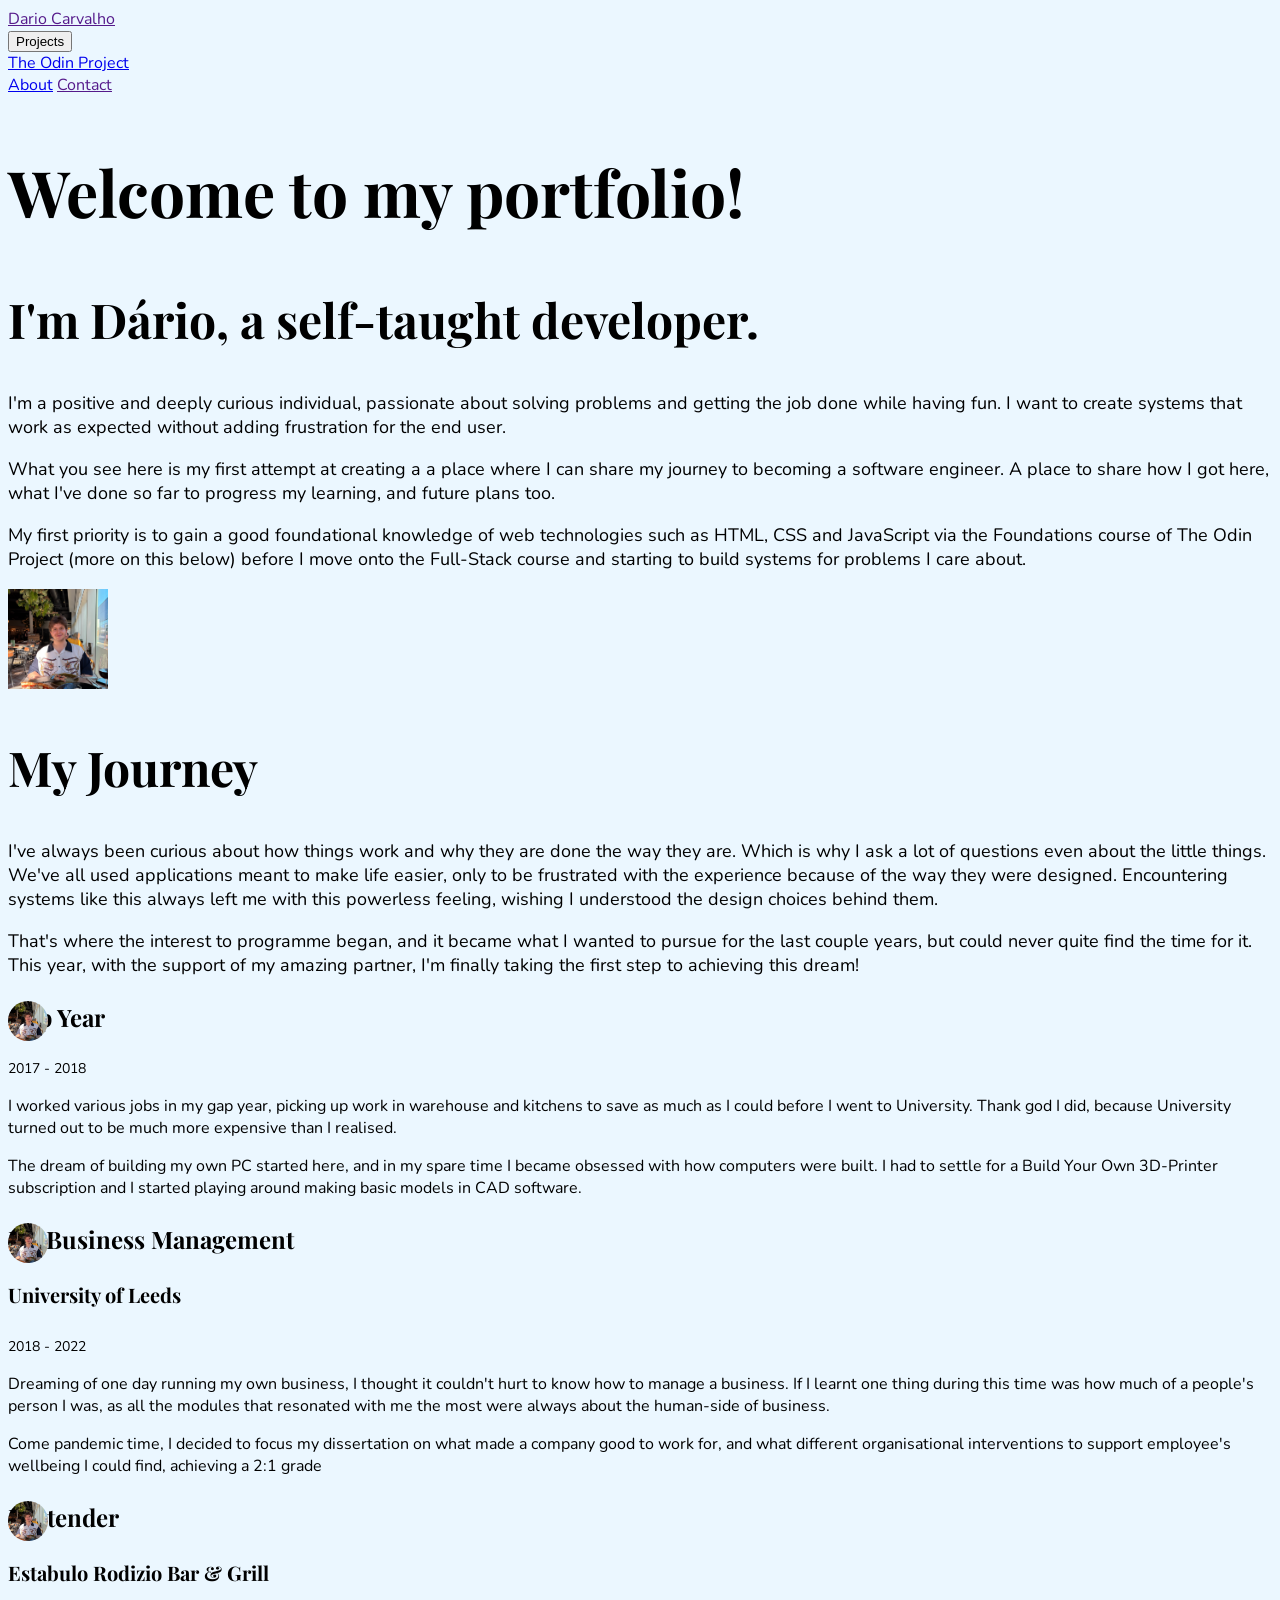
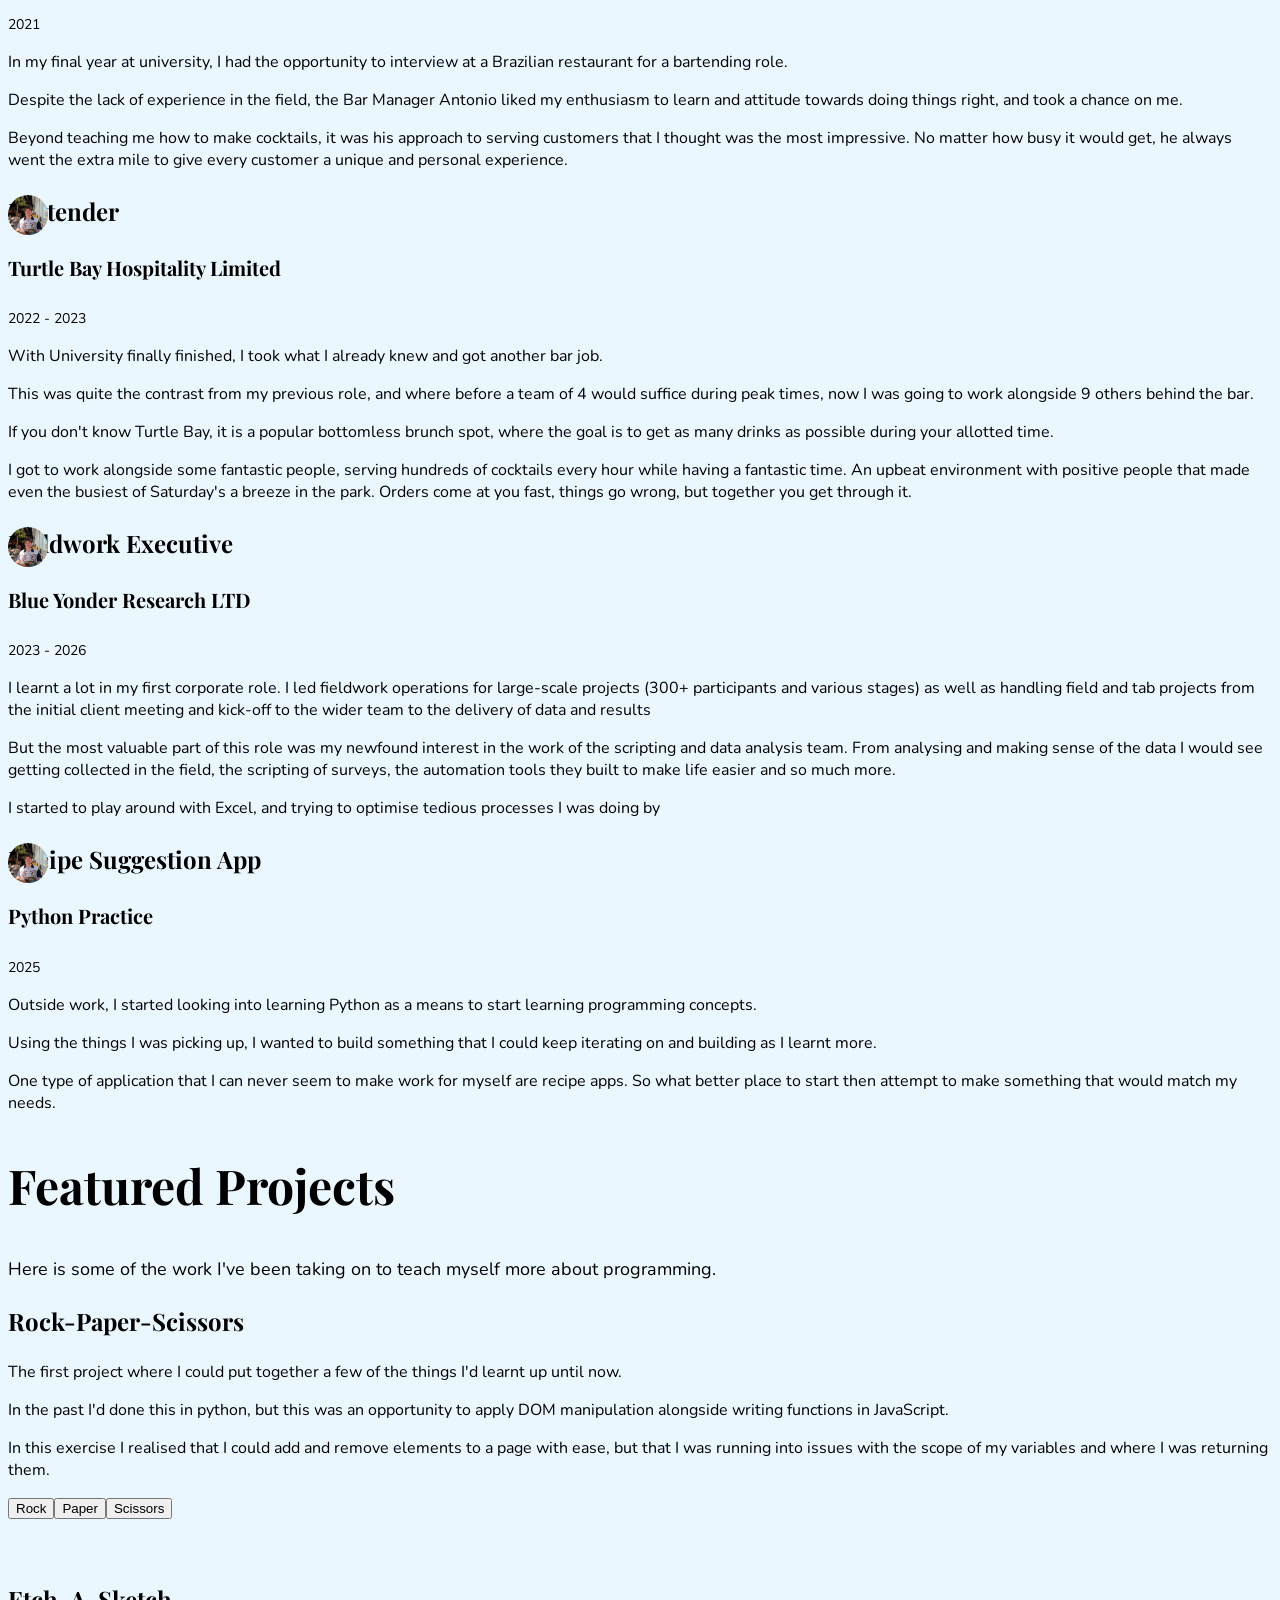
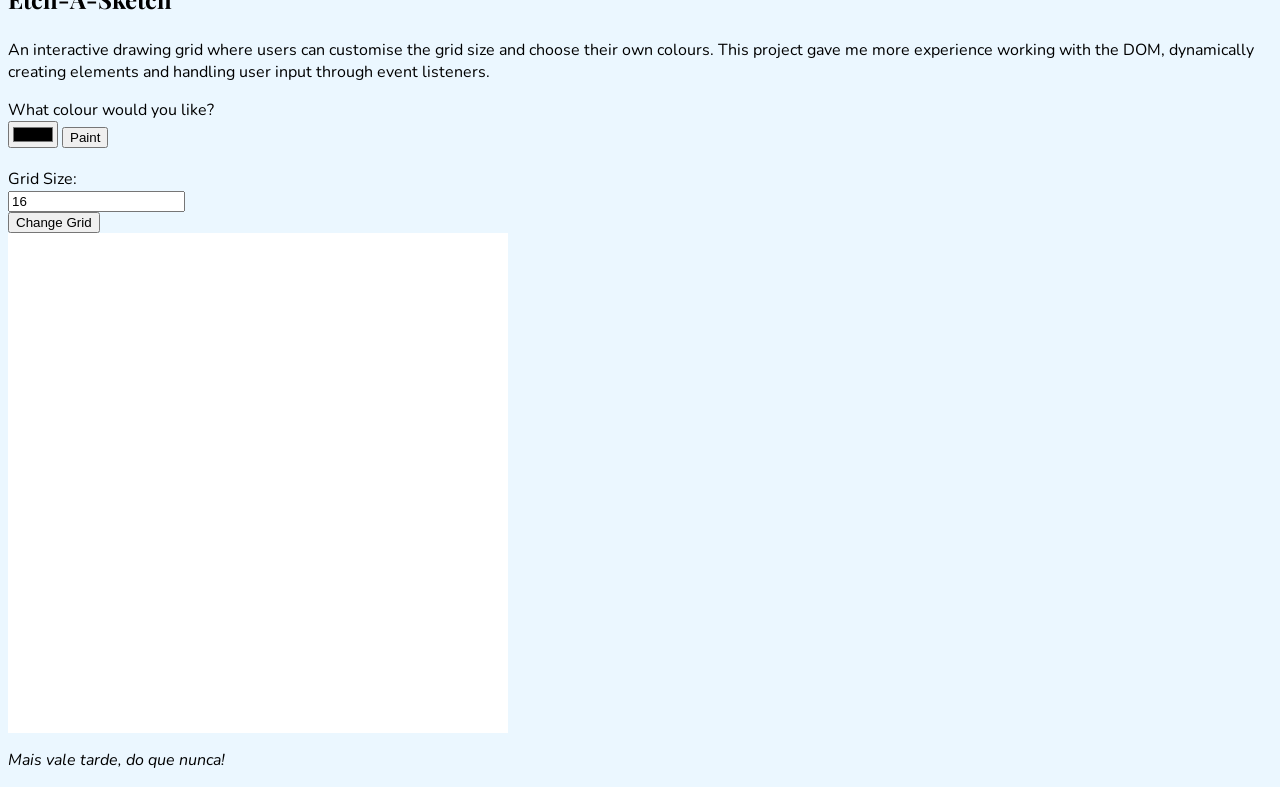
==== index.html @ cde90568 "semantic html and easier to read css" ====
<!DOCTYPE html>
<html lang="en">
    <head>
        <meta charset="UTF-8">
        <meta name="viewport" content="width=device-width, initial-scale=1.0">
        <link rel="stylesheet" href="./style.css">
        <script src="./projects/the-odin-project/Rock_Paper_Scissors/myscript.js" defer></script>
        <script src="./projects/the-odin-project/etch-a-sketch/script.js" defer></script>
        <title>Home</title>
    </head>

    <body>

        <header>
            <nav>
                <div class="nav-brand">
                    <a href="">Dario Carvalho</a>
                </div>

                <div class="nav-links">
                    <div class="dropdown">
                        <button class="dropbtn">Projects</button>
                        <div class="dropdown-content">
                            <a href="./projects/the-odin-project/index.html">The Odin Project</a>
                        </div>
                    </div>
                    <a href="./about/index.html">About</a>
                    <a href="">Contact</a>
                </div>
            </nav>
        </header>


        <main>
            <!-- Welcome Section -->
            <section class="hero">
                <div class="container">  
                    <div class="hero_content">
                        <h1>Welcome to my portfolio!</h1>
                        <h2>I'm Dário, a self-taught developer.</h2>
                        <div class="intro-text">
                            <p>I'm a positive and deeply curious individual, passionate about solving problems and getting the job done while having fun. I want to create systems that work as expected without adding frustration for the end user.</p>
                            <p>What you see here is my first attempt at creating a a place where I can share my journey to becoming a software engineer. A place to share how I got here, what I've done so far to progress my learning, and future plans too.</p>
                            <p>My first priority is to gain a good foundational knowledge of web technologies such as HTML, CSS and JavaScript via the Foundations course of The Odin Project (more on this below) before I move onto the Full-Stack course and starting to build systems for problems I care about.</p>
                        </div>
                    </div>
                    <img src="./IMG_4093.jpeg" alt="Portrait of creator">
                </div>   
            </section>


            <!-- Timeline -->
            <section class="journey">
                <div class="container">
                    <h2>My Journey</h2>
                    <div class="intro-text">
                        <p>I've always been curious about how things work and why they are done the way they are. Which is why I ask a lot of questions even about the little things. We've all used applications meant to make life easier, only to be frustrated with the experience because of the way they were designed. Encountering systems like this always left me with this powerless feeling, wishing I understood the design choices behind them.</p>
                        <p>That's where the interest to programme began, and it became what I wanted to pursue for the last couple years, but could never quite find the time for it. This year, with the support of my amazing partner, I'm finally taking the first step to achieving this dream!</p>
                    </div>

                    <article class="timeline-item">
                        <img src="./IMG_4093.jpeg">
                        <div class="text-box">
                            <h3>Gap Year</h3>
                            <small>2017 - 2018</small>
                            <p>I worked various jobs in my gap year, picking up work in warehouse and kitchens to save as much as I could before I went to University. Thank god I did, because University turned out to be much more expensive than I realised.</p>
                            <p>The dream of building my own PC started here, and in my spare time I became obsessed with how computers were built. I had to settle for a Build Your Own 3D-Printer subscription and I started playing around making basic models in CAD software.</p>
                            <span class="left-container-arrow"></span>
                        </div>
                    </article>

                    <article class="timeline-item">
                        <img src="./IMG_4093.jpeg">
                        <div class="text-box">
                            <h3>BA Business Management</h3>
                            <h4>University of Leeds</h4>
                            <small>2018 - 2022</small>
                            <p>Dreaming of one day running my own business, I thought it couldn't hurt to know how to manage a business. If I learnt one thing during this time was how much of a people's person I was, as all the modules that resonated with me the most were always about the human-side of business.</p>
                            <p>Come pandemic time, I decided to focus my dissertation on what made a company good to work for, and what different organisational interventions to support employee's wellbeing I could find, achieving a 2:1 grade</p>
                            <span class="right-container-arrow"></span>
                        </div>
                    </article>

                    <article class="timeline-item">
                        <img src="./IMG_4093.jpeg">
                        <div class="text-box">
                            <h3>Bartender</h3>
                            <h4>Estabulo Rodizio Bar & Grill</h4>
                            <small>2021</small>
                            <p>In my final year at university, I had the opportunity to interview at a Brazilian restaurant for a bartending role.</p>
                            <p>Despite the lack of experience in the field, the Bar Manager Antonio liked my enthusiasm to learn and attitude towards doing things right, and took a chance on me.</p>
                            <p>Beyond teaching me how to make cocktails, it was his approach to serving customers that I thought was the most impressive. No matter how busy it would get, he always went the extra mile to give every customer a unique and personal experience.</p>
                            <span class="left-container-arrow"></span>
                        </div>
                    </article>

                    <article class="timeline-item">
                        <img src="./IMG_4093.jpeg">
                        <div class="text-box">
                            <h3>Bartender</h3>
                            <h4>Turtle Bay Hospitality Limited</h4>
                            <small>2022 - 2023</small>
                            <p>With University finally finished, I took what I already knew and got another bar job.</p>
                            <p>This was quite the contrast from my previous role, and where before a team of 4 would suffice during peak times, now I was going to work alongside 9 others behind the bar.</p>
                            <p>If you don't know Turtle Bay, it is a popular bottomless brunch spot, where the goal is to get as many drinks as possible during your allotted time.</p>
                            <p>I got to work alongside some fantastic people, serving hundreds of cocktails every hour while having a fantastic time. An upbeat environment with positive people that made even the busiest of Saturday's a breeze in the park. Orders come at you fast, things go wrong, but together you get through it.</p>
                            <span class="right-container-arrow"></span>
                        </div>
                    </article>

                    <article class="timeline-item">
                        <img src="./IMG_4093.jpeg">
                        <div class="text-box">
                            <h3>Fieldwork Executive</h3>
                            <h4>Blue Yonder Research LTD</h4>
                            <small>2023 - 2026</small>
                            <p>I learnt a lot in my first corporate role. I led fieldwork operations for large-scale projects (300+ participants and various stages) as well as handling field and tab projects from the initial client meeting and kick-off to the wider team to the delivery of data and results</p>
                            <p>But the most valuable part of this role was my newfound interest in the work of the scripting and data analysis team. From analysing and making sense of the data I would see getting collected in the field, the scripting of surveys, the automation tools they built to make life easier and so much more.</p>
                            <p>I started to play around with Excel, and trying to optimise tedious processes I was doing by </p>
                            <span class="left-container-arrow"></span>
                        </div>
                    </article>


                    <article class="timeline-item">
                        <img src="./IMG_4093.jpeg">
                        <div class="text-box">
                            <h3>Recipe Suggestion App</h3>
                            <h4>Python Practice</h4>
                            <small>2025</small>
                            <p>Outside work, I started looking into learning Python as a means to start learning programming concepts.</p>
                            <p>Using the things I was picking up, I wanted to build something that I could keep iterating on and building as I learnt more.</p>
                            <p>One type of application that I can never seem to make work for myself are recipe apps. So what better place to start then attempt to make something that would match my needs.</p>
                            <!-- INCLUDE WHAT TYPE OF THINGS I IMPLEMENTED including searching and json library -->
                            <span class="right-container-arrow"></span>
                        </div>
                    </article>
                </div>
            </section>


            <!-- Projects -->
            <section class="projects">
                <div class="container">
                    <!-- MAYBE NEW TITLE TO MATCH CONTENT I.E. SPECIFICALLY LEARNING -->
                    <h2>Featured Projects</h2> 
                    <div class="intro-text">
                        <p>Here is some of the work I've been taking on to teach myself more about programming.</p>
                    </div>

                    <article class="project-card">
                        <h3>Rock-Paper-Scissors</h3>
                        <p>The first project where I could put together a few of the things I'd learnt up until now.</p>
                        <p>In the past I'd done this in python, but this was an opportunity to apply DOM manipulation alongside writing functions in JavaScript.</p>
                        <p>In this exercise I realised that I could add and remove elements to a page with ease, but that I was running into issues with the scope of my variables and where I was returning them.</p>
                        <div id="rock-paper-scissors">
                            <div class="gameplay">
                                <div id = 'choices'></div>
                                <div id = 'rounds'></div>
                                <div id = 'winner'></div>
                            </div>
                        </div>
                    </article>

                    <article class="project-card">
                        <h3>Etch-A-Sketch</h3>
                        <p>An interactive drawing grid where users can customise the grid size and choose their own colours. This project gave me more experience working with the DOM, dynamically creating elements and handling user input through event listeners.</p>
                        <div id="etch-a-sketch">
                            <div class="block">
                                <div class="options">
                                    <div>
                                        <p>What colour would you like?</p>
                                        <input class="colorInput" type="color">
                                        <button class="changeColor">Paint</button>
                                    </div>
                                    <div>
                                        <p>Grid Size:</p>
                                        <input class="gridSize">
                                        <button class="changeGrid">Change Grid</button>
                                    </div>
                                </div>
                                <div id="containerDiv">
                                    <div id="container"> <!-- block of divs-->
                                    </div>
                                </div>   
                            </div>
                        </div>
                    </article>
                </div>
            </section>
        </main>


        <footer>
            <p><em>Mais vale tarde, do que nunca!</em></p>
        </footer>

    </body>



        
    <!--   <div class="header nav <!-- <div class="time_container left-container">
                    <img src="./IMG_4093.jpeg">
                    <div class="text-box">
                        <h2>Fieldwork Executive</h2>
                        <h3>Blue Yonder Research LTD</h3>
                        <small>2023 - 2026</small>
                        <p>I learnt a lot in my first corporate role. I led fieldwork operations for large-scale projects (300+ participants and various stages) as well as handling field and tab projects from the initial client meeting and kick-off to the wider team to the delivery of data and results</p>
                        <p>But the most valuable part of this role was my new found interest in the work of the scripting and data analysis team. From analysing and making sense of the data I would see getting collected in the field, the scripting of surveys, the automation toold they built to make life easier and so much more.</p>
                        <p>I started to p<div id="rock-paper-scissors">
                        <div class="gameplay">
                            <div id = 'choices'></div>
                            <div id = 'rounds'></div>
                            <div id = 'winner'></div>
                        </div>
                    </div>lay around with Excel, and trying to optimise tedious processes I was doing by </p>
                        <span class="left-container-arrow"></span>
                    </div>
                </div>igation-bar">
            <div class="left">
                <a class="logo text-xl" href="">Dario Carvalho</a>
            </div>
            <div class="right">
                <div class="dropdown">
                    <button class="dropbtn">Projects</button>
                    <div class="dropdown-content">
                        <a href="./projects/the-odin-project/index.html">The-Odin-Project</a>
                    </div>
                </div>

                <a href="./about/index.html">About</a>
                <a href="">Contact</a>
            </div>
        </div> -->

        <!-- <div class="about">
            <div class="image-rotate">
                <img src="IMG_4093.jpeg" width="400px" height="400px" class="profile-picture">
            </div>
            <div class="content">
                <h1 class="title text-4xl">Weed Projects</h2> lcome to my portfolio!</h1>
                <h2>My name is Dário, a self-taught developer.</h2>
                <p>I'm a positive and deeply curious individual, passionate about solving problems and getting the job done while having fun. I want to create systems that work as expected without adding frustration for the end user.</p>
                <p>What you see here is my first attempt at creating a a place where I can share my journey to becoming a software engineer. A place to share how I got here, what I've done so far to progress my learning, and future plans too.</p>
                <p>My first priority is to gain a good foundational knowledge of web technologies such as HTML, CSS and JaveScript via the Foundations course of The-Odin-Project (more on this bellow) before I move onto the Full-Stack course and starting to build systems for problems I care about.</p>
            </div>
        </div> -->

        <!-- <div class="container">
            <div class="margin50">
                <h1 class="text-2xl">My Journey</h1>
                <p>I've always been curious about how things work and why they are done the way they are. Which is why I ask a lot of questions even about the little things. We've all used applications meant to make life easier, only to be frustrated with the experience because of the way they were designed. Encountering systems like this always left me with this powerless feeling, wishing I understood the design choices behind them.</p>
                <p>That's where the interest to programme began, and it became what I wanted to pursue for the last couple years, but could never quite find the time for it. This year, with the support of my amazing partner, I'm finally taking the first step to achieving this dream!.</p>
            </div>


            <div class="borderbox-timeline">

                <div class="time_container left-container">
                    <img src="./IMG_4093.jpeg">
                    <div class="text-box">
                        <h2>Gap Year</h2>
                        <small>2017 - 2018</small>
                        <p>I worked various jobs in my gap year, picking up work in warehouse and kitchens to save as much as I could before I went to University. Thank god I did, because University turned out to be much more expensive than I realised.</p>
                        <p>The dream of building my own PC started here, and in my spare time I became obsessed with how computers were built. I had to settle for a Build Your Own 3D-Printer subscription and I started playing around making basic models in CAD software.</p>
                        <span class="left-container-arrow"></span>
                    </div>
                </div> -->

<!-- 
                <div class="time_container right-container">
                    <img src="./IMG_4093.jpeg">
                    <div class="text-box">
                        <h2>BA Business Management</h2>
                        <h3>University of Leeds</h3>
                        <small>2018 - 2022</small>
                        <p>Dreaming of one day running my own business, I thought it couldn't hurt to know how to manage a business. If I learnt one thing during this time was how much of a people's person I was, as all the modules that resonated with me the most were always about the human-side of business.</p>
                        <p>Come pandemic time, I decided to focus my dissertation on what made a company good to work for, and what different organisational interventions to support employee's wellbeing I could find, achieving a 2:1 grade</p>
                        <span class="right-container-arrow"></span>
                    </div>
                  <div class="time_container left-container">
                    <img src="./IMG_4093.jpeg">
                    <div class="text-box">
                        <h2>Fieldwork Executive</h2>
                        <h3>Blue Yonder Research LTD</h3>
                        <small>2023 - 2026</small>
                        <p>I learnt a lot in my first corporate role. I led fieldwork operations for large-scale projects (300+ participants and various stages) as well as handling field and tab projects from the initial client meeting and kick-off to the wider team to the delivery of data and results</p>
                        <p>But the most valuable part of this role was my new found interest in the work of the scripting and data analysis team. From analysing and making sense of the data I would see getting collected in the field, the scripting of surveys, the automation toold they built to make life easier and so much more.</p>
                        <p>I started to play around with Excel, and trying to optimise tedious processes I was doing by </p>
                        <span class="left-container-arrow"></span>
                    </div>
                </div></div> -->
<!-- 
                <div class="time_container left-container">
                    <img src="./IMG_4093.jpeg">
                    <div class="text-box">
                        <h2>Bartender</h2>
                        <h3>Estabulo Rodizion Bar & Grill</h3>
                        <small>2021</small>
                        <p>In my final year at university, I had the opportunity to interview at a Brazillian restaraunt for a bartending role.</p>
                        <p>Despite the lack of experience in the field, the Bar Manager Antonio liked my enthusiasm to learn and attitude towards doing things right, and took a chance on me.</p>
                        <p>Beyond teaching me how to make cocktails, it was his approach to serving customers that I thought was the most impressive. No matter how busy it would get, he always went the extra mile to give every customer a unique and personal experience.</p>
                        <span class="left-container-arrow"></span>
                    </div>
                </div> -->

                <!-- <div class="time_container right-container">
                    <img src="./IMG_4093.jpeg">
                    <div class="text-box">
                   <div class="time_container left-container">
                    <img src="./IMG_4093.jpeg">
                    <div class="text-box">
                        <h2>Fieldwork Executive</h2>
                        <h3>Blue Yonder Research LTD</h3>
                        <small>2023 - 2026</small>
                        <p>I learnt a lot in my first corporate role. I led fieldwork operations for large-scale projects (300+ participants and various stages) as well as handling field and tab projects from the initial client meeting and kick-off to the wider team to the delivery of data and results</p>
                        <p>But the most valuable part of this role was my new found interest in the work of the scripting and data analysis team. From analysing and making sense of the data I would see getting collected in the field, the scripting of surveys, the automation toold they built to make life easier and so much more.</p>
                        <p>I started to play around with Excel, and trying to optimise tedious processes I was doing by </p>
                        <span class="left-container-arrow"></span>
                    </div>
                </div>       <h2>Bartender</h2>
                        <h3>Turtle Bay Hospitality Limited</h3>
                        <small>2022 - 2023</small>
                        <p>With Universiety finally finished, I took what I already knew and got another bar job.</p>
                        <p>This was quite the contrast from my previous role, and where before a team of 4 would suffice during peak times, now I was going to work alongside 9 others behind the bar.</p>
                        <p>If you don't know Turtle Bay, it is a popular bottomless brunch spot, where the goal is to get as many drinks as possible during your alloted time.</p>
                        <p>I got to work along-side some fantastic people, serving hundreds of cocktails every hour while having a fantastic time. An upbeat environment with positive people that made even the busiest of Saturday's a breeze in the park. Orders come at you fast, things go wrong, but together you get through it.</p>
                        <span class="right-container-arrow"></span>
                    </div>
                <!-- </div> Featured Projects</h2>  -->
            
                <!-- <div class="time_container left-container">
                    <img src="./IMG_4093.jpeg">
                    <div class="text-box">
                        <h2>Fieldwork Executive</h2>
                        <h3>Blue Yonder Research LTD</h3>
                        <small>2023 - 2026</small>
                        <p>I learnt a lot in my first corporate role. I led fieldwork operations for large-scale projects (300+ participants and various stages) as well as handling field and tab projects from the initial client meeting and kick-off to the wider team to the delivery of data and results</p>
                        <p>But the most valuable part of this role was my new found interest in the work of the scripting and data analysis team. From analysing and making sense of the data I would see getting collected in the field, the scripting of surveys, the automation toold they built to make life easier and so much more.</p>
                        <p>I started to play around with Excel, and trying to optimise tedious processes I was doing by </p>
                        <span class="left-container-arrow"></span>
                    </div>
                </div> -->
            <!-- </div>

            <div class="margin50">
                    <div class="center padding50">
                    <h1>Featured Projects</h1>
                    <p>Here is some of the work I've been taking on to teach myself more about programming.</p>
                </div>

                <div class="test">
                    <div class="px200px move_inline">
                        <img src="https://avatars.githubusercontent.com/u/4441966?s=200&v=4" width="400px">
                    </div>
                    <div class="px600px stretch">
                        <div class="move_inline">
                            <h2>The First Step</h2>
                            <h2 class="glb_orange"><a href="https://www.theodinproject.com/">The-Odin-Project</a></h2> <!-- make it open in new tab -->
                        <!-- </div>
                        <p>Lorem ipsum dolor sit amet consectetur adipisicing elit. Iste pariatur voluptatem rem nobis voluptas, quam deleniti sapiente delectus voluptates veniam aspernatur odit ratione neque aliquam assumenda aperiam ad, eum dignissimos.</p>
                        <div class="skills">
                            <p>HTML</p>
                            <p>CSS</p>
                            <p>JavaScript</p>
                        </div>
                        <p>Lorem ipsum dolor sit amet consectetur adipisicing elit. Iste pariatur voluptatem rem nobis voluptas, quam deleniti sapiente delectus voluptates veniam aspernatur odit ratione neque aliquam assumenda aperiam ad, eum dignissimos.</p>
                    </div>
                </div>

                <div class="project margin50 flex">
                    <div class="px200px">
                        <h2 class="text-2xl">Rock-Paper-Scissors</h2>
                        <p>The first project where I could put together a few of the things I'd learnt up until now.</p>
                        <p>In the past I'd done this in python, but this was an opportunity to apply DOM manipulation alongside writing functions in JavaScript.</p>
                        <p>In this exercise I realised that I could add and remove elemnents to a page with ease, but that I was running into issues with the scope of my variables and where I was returning them.</p>
                    </div>
                    <div id="rock-paper-scissors">
                        <div class="gameplay">
                            <div id = 'choices'></div>
                            <div id = 'rounds'></div>
                            <div id = 'winner'></div>
                        </div>
                    </div>
                </div>


                <div class="flex">
                    <div class="px200px">
                        <h1>Etch-A-Sketch!</h1>
                    </div>
                    <div id="etch-a-sketch">
                        <div class="block">
                            <div class="options">
                                <div>
                                    <p>What colour would you like?</p>
                                    <input class="colorInput" type="color">
                                    <button class="changeColor">Paint</button>
                                </div>
                                <div>
                                    <p>Grid Size:</p>
                                    <input class="gridSize">
                                    <button class="changeGrid">Change Grid</button>
                                </div>
                            </div>
                            <div id="containerDiv">
                                <div id="container">  block of divs-->
                                <!-- </div>
                            </div>   
                        </div>
                    </div>
                </div>

                </div>
            </div> --> 
            
        <!-- <div class="footer">
            <p class="text-xl"><em>Mais vale tarde, do que nunca!</em></p>
        </div>    
        -->
</html>
---- style.css ----
@import url('https://fonts.googleapis.com/css2?family=Nunito:ital,wght@0,200..1000;1,200..1000&display=swap');
@import url('https://fonts.googleapis.com/css2?family=Playfair+Display:ital,wght@0,400..900;1,400..900&display=swap');


/* UNIVERSAL */
* {
    box-sizing: border-box;
}

/* html, body {
  height: 100%;
  margin: 0px auto;
} */


/* COLOURS */

body {
    background-color: #ebf7ff;
}



/* FONTS */

h1, h2, h3, h4, h5, h6 {
    font-family: "Playfair Display", sans-serif;
}

body {
    font-family: 'Nunito', sans-serif;
}

h1 {
    font-size: 64px;
}

h2 {
    font-size: 48px;
}

h3 {
    font-size: 24px;
}

h4 {
    font-size: 20px;
}

p {
    font-size: 16px;
}

small {
    font-size: 14px;
}

.intro-text p {
    font-size: 18px;
}






















.hero img {
    width: 100px;
    height: 100px
}


.journey img {
    width: 40px;
    height: 40px;
    position: absolute;
    border-radius: 50%;
}

#etch-a-sketch {
    h1 {
    text-align: center;
    }
/* 
    .block {
        display: flex;
        justify-content: center;
    } */

    .options {
        display: flex;
        flex-direction: column;
        gap: 20px;
    }

    p{
        margin: 0px;
    }

    #container {
        background-color: white;
        display: flex;
        flex-wrap: wrap;
        justify-content: center;
    }

    .box {
        box-sizing: border-box;
    }

    .changeGrid {
        display: block;
    }
}



/* 
.header {
    background-color: white;
    display: flex;
    margin: 0px;
    padding: 25px 100px;
    justify-content: space-between;
    align-items: center;
}

.about {
    flex: 1;
    display: flex;
    padding: 50px 100px;
    justify-content: center;
    gap: 40px;
    align-items: center;
    color: #011e40;
    text-align: left;
}

.dropdown {
    position: relative;
}

.dropbtn {
    background-color: #011e40;
    border-radius: 5px;
    color: white;
    padding: 10px;
    border: none;
    cursor: pointer;
    font-size: 16px;
}

.dropdown-content {
    display: none;
    position: absolute;
    background-color: #f1f1f1;
    border-radius: 5px;
    min-width: 200px;
    box-shadow: 0px 8px 16px 0px rgba(0, 0, 0, 0.2);
}

.dropdown-content a {
  color: #011e40;
  padding: 12px 16px;
  text-decoration: none;
  display: block;
}

.dropdown-content a:hover {
  background-color: #1b76de;
  border-radius: 5px;
}

.dropdown:hover .dropdown-content {
  display: block;
}


.footer {
    text-align: center;
    background-color: #011e40 ;
    color: white;
}

a {
    color: #011e40;
    text-decoration: none;
}

.text-xl {
    font-size: 20px;
}

.text-4xl {
    font-size: 60px;
}

.right {
    display: flex;
    gap: 10px;
    align-items: center;
    font-size: 16px;
}

.content {
    margin: 0px auto;
}


.profile-picture {
    border-radius: 300px;
    transition: 2s;
}

.image-rotate {
    padding: 10px;
    margin: 0;
    border-radius: 50%;
}
.image-rotate:hover {
    .profile-picture {
        transform: rotateY(360deg);
    }
}
#etch-a-sketch {
    h1 {
    text-align: center;
    }

    body {
        background-color: black;
        color: white;
    }

    .block {
        display: flex;
        justify-content: center;
    }

    .options {
        display: flex;
        flex-direction: column;
        gap: 20px;
    }

    p{
        margin: 0px;
    }

    #container {
        background-color: white;
        display: flex;
        flex-wrap: wrap;
        justify-content: center;
    }

    .box {
        box-sizing: border-box;
    }

    .changeGrid {
        display: block;
    }
}


.borderbox-timeline {
    position: relative;
    margin: 10px auto;
}

.time_container {
    padding: 10px 50px;
    width: 50%;
    position: relative;
}


.text-box {
    padding: 10px;
    background-color: white;
    position: relative;
    border-radius: 10px;
    font-size: 16px;
}

.text-box h2 {
    font-weight: 600;
    margin-bottom: 5px;

}

.text-box h3 {
    font-weight: 500;
    margin: 5px 0px;
}

.text-box small {
    display: inline-block;
    margin-bottom: 10px;
}

.text-box p {
    margin: 10px 0px;
}


.left-container {
    left: 0;
}

.right-container {
    left: 50%;
}

.time_container img {
    width: 40px;
    height: 40px;
    position: absolute;
    border-radius: 50%;
    right: -20px;
    top: 32px;
    z-index: 10;
}

.right-container img {
    left: -20px
}

.borderbox-timeline::after {
    content: '';
    position: absolute;
    width: 6px;
    height: 100%;
    background: #FB8501;
    top: 0;
    left: 50%;
    margin-left: -3px;
    z-index: -1;
}

.left-container-arrow {
    width: 0;
    height: 0;
    top: 32px;
    position: absolute;
    z-index: 1;
    border-top: 15px solid transparent;
    border-bottom: 15px solid transparent;
    border-left: 15px solid white;
    right: -15px;
}

.right-container-arrow {
    width: 0;
    height: 0;
    top: 32px;
    position: absolute;
    z-index: 1;
    border-top: 15px solid transparent;
    border-bottom: 15px solid transparent;
    border-right: 15px solid white;
    left: -15px;
}



.center {
    text-align: center;
}

.padding50 {
    padding: 50px
}

.margin50 {
    margin: 50px #etch-a-sketch {
    h1 {
    text-align: center;
    }

    body {
        background-color: black;
        color: white;
    }

    .block {
        display: flex;
        justify-content: center;
    }

    .options {
        display: flex;
        flex-direction: column;
        gap: 20px;
    }

    p{
        margin: 0px;
    }

    #container {
        background-color: white;
        display: flex;
        flex-wrap: wrap;
        justify-content: center;
    }

    .box {
        box-sizing: border-box;
    }

    .changeGrid {
        display: block;
    }
}
0px;
}

.text-2xl {
    font-size: 40px;
}


.test {
    display: flex;
    gap: 10px;
    justify-content: center;
    padding: 40px;
    color: white
}

.test a {
    color: #FB8501;
}

.px200px {
    margin: 0;
    width: 400px;
    height: 400px;
    box-sizing: border-box;
    background-color: #9bdded;
}

.test div {
    border-radius: 30px;
}

.px600px {
    margin: 0px;
    width: 600px;
    height: 400px;
    box-sizing: border-box;
    background-color: #004066;
    padding: 20px 30px;
}   


.container {
    margin: 0 auto;
    max-width: 1200px;
    display: flex;
    flex-direction: column;
    align-content: center;
}

.stretch {
    flex: auto;
}

.test img {
    border-radius: 30px;
}

.glb_orange {
    color: #FB8501;
}

.skills {
    display: flex;
    justify-content: space-evenly;
    padding: 5px 10px;
    gap: 10px;
}

.move_inline {
    display: flex ;
    justify-content: space-between;
    align-items: baseline;
}
.move_inline a {
    font-size: 50px;
    font-weight: 800;
}

.skills p {
    padding: 10px;
    border: solid 3px #fec78a;
    border-radius: 10px;
}


.flex {
    display: flex;
}

#rock-paper-scissors {
    text-align: center;
    background-color: #004066;
}


#etch-a-sketch {
    h1 {
    text-align: center;
    }

    body {
        background-color: black;
        color: white;
    }

    .block {
        display: flex;
        justify-content: center;
    }

    .options {
        display: flex;
        flex-direction: column;
        gap: 20px;
    }

    p{
        margin: 0px;
    }

    #container {
        background-color: white;
        display: flex;
        flex-wrap: wrap;
        justify-content: center;
    }

    .box {
        box-sizing: border-box;
    }

    .changeGrid {
        display: block;
    }
}





@media screen and (max-width: 600px) {
    .borderbox-timeline {
        margin: 50px auto;
    }

    .borderbox-timeline::after {
        left: 31px;
    }

    .time_container {
        width: 100%;
        padding-left: 80px;
        padding-right: 25px;
    }

    .text-box {
        font-size: 14
.header {
    background-color: white;
    display: flex;
    margin: 0px;
    padding: 25px 100px;
    justify-content: space-between;
    align-items: center;
}

.about {
    flex: 1;
    display: flex;
    padding: 50px 100px;
    justify-content: center;
    gap: 40px;
    align-items: center;
    color: #011e40;
    text-align: left;
}

.dropdown {
    position: relative;
}

.dropbtn {
    background-color: #011e40;
    border-radius: 5px;
    color: white;
    padding: 10px;
    border: none;
    cursor: pointer;
    font-size: 16px;
}

.dropdown-content {
    display: none;
    position: absolute;
    background-color: #f1f1f1;
    border-radius: 5px;
    min-width: 200px;
    box-shadow: 0px 8px 16px 0px rgba(0, 0, 0, 0.2);
}

.dropdown-content a {
  color: #011e40;
  padding: 12px 16px;
  text-decoration: none;
  display: block;
}

.dropdown-content a:hover {
  background-color: #1b76de;
  border-radius: 5px;
}

.dropdown:hover .dropdown-content {
  display: block;
}


.footer {
    text-align: center;
    background-color: #011e40 ;
    color: white;
}

a {
    color: #011e40;
    text-decoration: none;
}

.text-xl {
    font-size: 20px;
}

.text-4xl {
    font-size: 60px;
}

.right {
    display: flex;
    gap: 10px;
    align-items: center;
    font-size: 16px;
}

.content {
    margin: 0px auto;
}


.profile-picture {
    border-radius: 300px;
    transition: 2s;
}

.image-rotate {
    padding: 10px;
    margin: 0;
    border-radius: 50%;
}
.image-rotate:hover {
    .profile-picture {
        transform: rotateY(360deg);
    }
}


.borderbox-timeline {
    position: relative;
    margin: 10px auto;
}

.time_container {
    padding: 10px 50px;
    width: 50%;
    position: relative;
}


.text-box {
    padding: 10px;
    background-color: white;
    position: relative;
    border-radius: 10px;
    font-size: 16px;
}

.text-box h2 {
    font-weight: 600;
    margin-bottom: 5px;

}

.text-box h3 {
    font-weight: 500;
    margin: 5px 0px;
}

.text-box small {
    display: inline-block;
    margin-bottom: 10px;
}

.text-box p {
    margin: 10px 0px;
}


.left-container {
    left: 0;
}

.right-container {
    left: 50%;
}

.time_container img {
    width: 40px;
    height: 40px;
    position: absolute;
    border-radius: 50%;
    right: -20px;
    top: 32px;
    z-index: 10;
}

.right-container img {
    left: -20px
}

.borderbox-timeline::after {
    content: '';
    position: absolute;
    width: 6px;
    height: 100%;
    background: #FB8501;
    top: 0;
    left: 50%;
    margin-left: -3px;
    z-index: -1;
}

.left-container-arrow {
    width: 0;
    height: 0;
    top: 32px;
    position: absolute;
    z-index: 1;
    border-top: 15px solid transparent;
    border-bottom: 15px solid transparent;
    border-left: 15px solid white;
    right: -15px;
}

.right-container-arrow {
    width: 0;
    height: 0;
    top: 32px;
    position: absolute;
    z-index: 1;
    border-top: 15px solid transparent;
    border-bottom: 15px solid transparent;
    border-right: 15px solid white;
    left: -15px;
}



.center {
    text-align: center;
}

.padding50 {
    padding: 50px
}

.margin50 {
    margin: 50px 0px;
}

.text-2xl {
    font-size: 40px;
}


.test {
    display: flex;
    gap: 10px;
    justify-content: center;
    padding: 40px;
    color: white
}

.test a {
    color: #FB8501;
}

.px200px {
    margin: 0;
    width: 400px;
    height: 400px;
    box-sizing: border-box;
    background-color: #9bdded;
}

.test div {
    border-radius: 30px;
}

.px600px {
    margin: 0px;
    width: 600px;
    height: 400px;
    box-sizing: border-box;
    background-color: #004066;
    padding: 20px 30px;
}   


.container {
    margin: 0 auto;
    max-width: 1200px;
    display: flex;
    flex-direction: column;
    align-content: center;
}

.stretch {
    flex: auto;
}

.test img {
    border-radius: 30px;
}

.glb_orange {
    color: #FB8501;
}

.skills {
    display: flex;
    justify-content: space-evenly;
    padding: 5px 10px;
    gap: 10px;
}

.move_inline {
    display: flex ;
    justify-content: space-between;
    align-items: baseline;
}
.move_inline a {
    font-size: 50px;
    font-weight: 800;
}

.skills p {
    padding: 10px;
    border: solid 3px #fec78a;
    border-radius: 10px;
}


.flex {
    display: flex;
}

#rock-paper-scissors {
    text-align: center;
    background-color: #004066;
}


#etch-a-sketch {
    h1 {
    text-align: center;
    }

    body {
        background-color: black;
        color: white;
    }

    .block {
        display: flex;
        justify-content: center;
    }

    .options {
        display: flex;
        flex-direction: column;
        gap: 20px;
    }

    p{
        margin: 0px;
    }

    #container {
        background-color: white;
        display: flex;
        flex-wrap: wrap;
        justify-content: center;
    }

    .box {
        box-sizing: border-box;
    }

    .changeGrid {
        display: block;
    }
}





@media screen and (max-width: 600px) {
    .borderbox-timeline {
        margin: 50px auto;
    }

    .borderbox-timeline::after {
        left: 31px;
    }

    .time_container {
        width: 100%;
        padding-left: 80px;
        padding-right: 25px;
    }

    .text-box {
        font-size: 14px;
    }

    .text-box {
        margin-bottom: 10px;
    }

    .right-container {
        left: 0;
    }

    .left-container img, .right-container img {
        left: 10px;
    }

    .left-container-arrow, .right-container-arrow {
        border-right: 15px solid white;
        border-left: 0px;
        left: -15px
    }
}px;
    }

    .text-box {
        margin-bottom: 10px;
    }

    .right-container {
        left: 0;
    }

    .left-container img, .right-container img {
        left: 10px;
    }

    .left-container-arrow, .right-container-arrow {
        border-right: 15px solid white;
        border-left: 0px;
        left: -15px
    }
} */
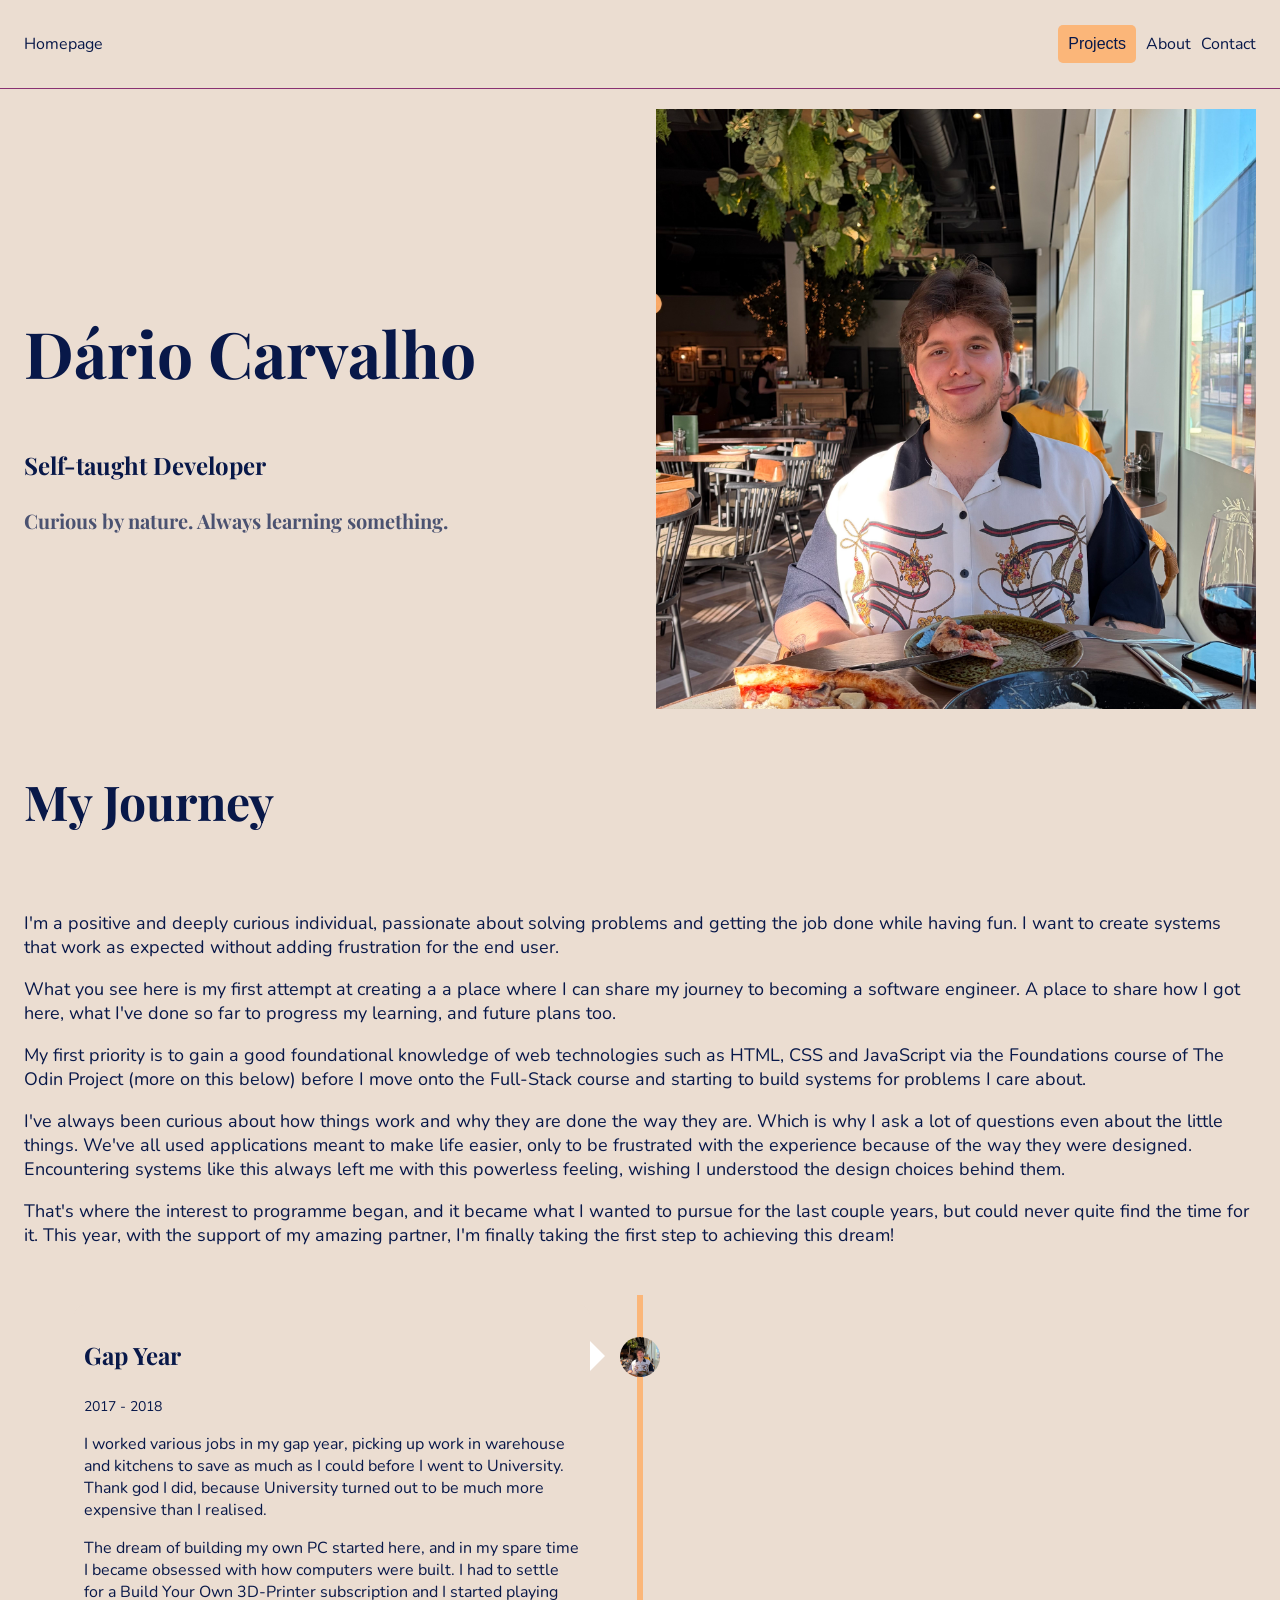
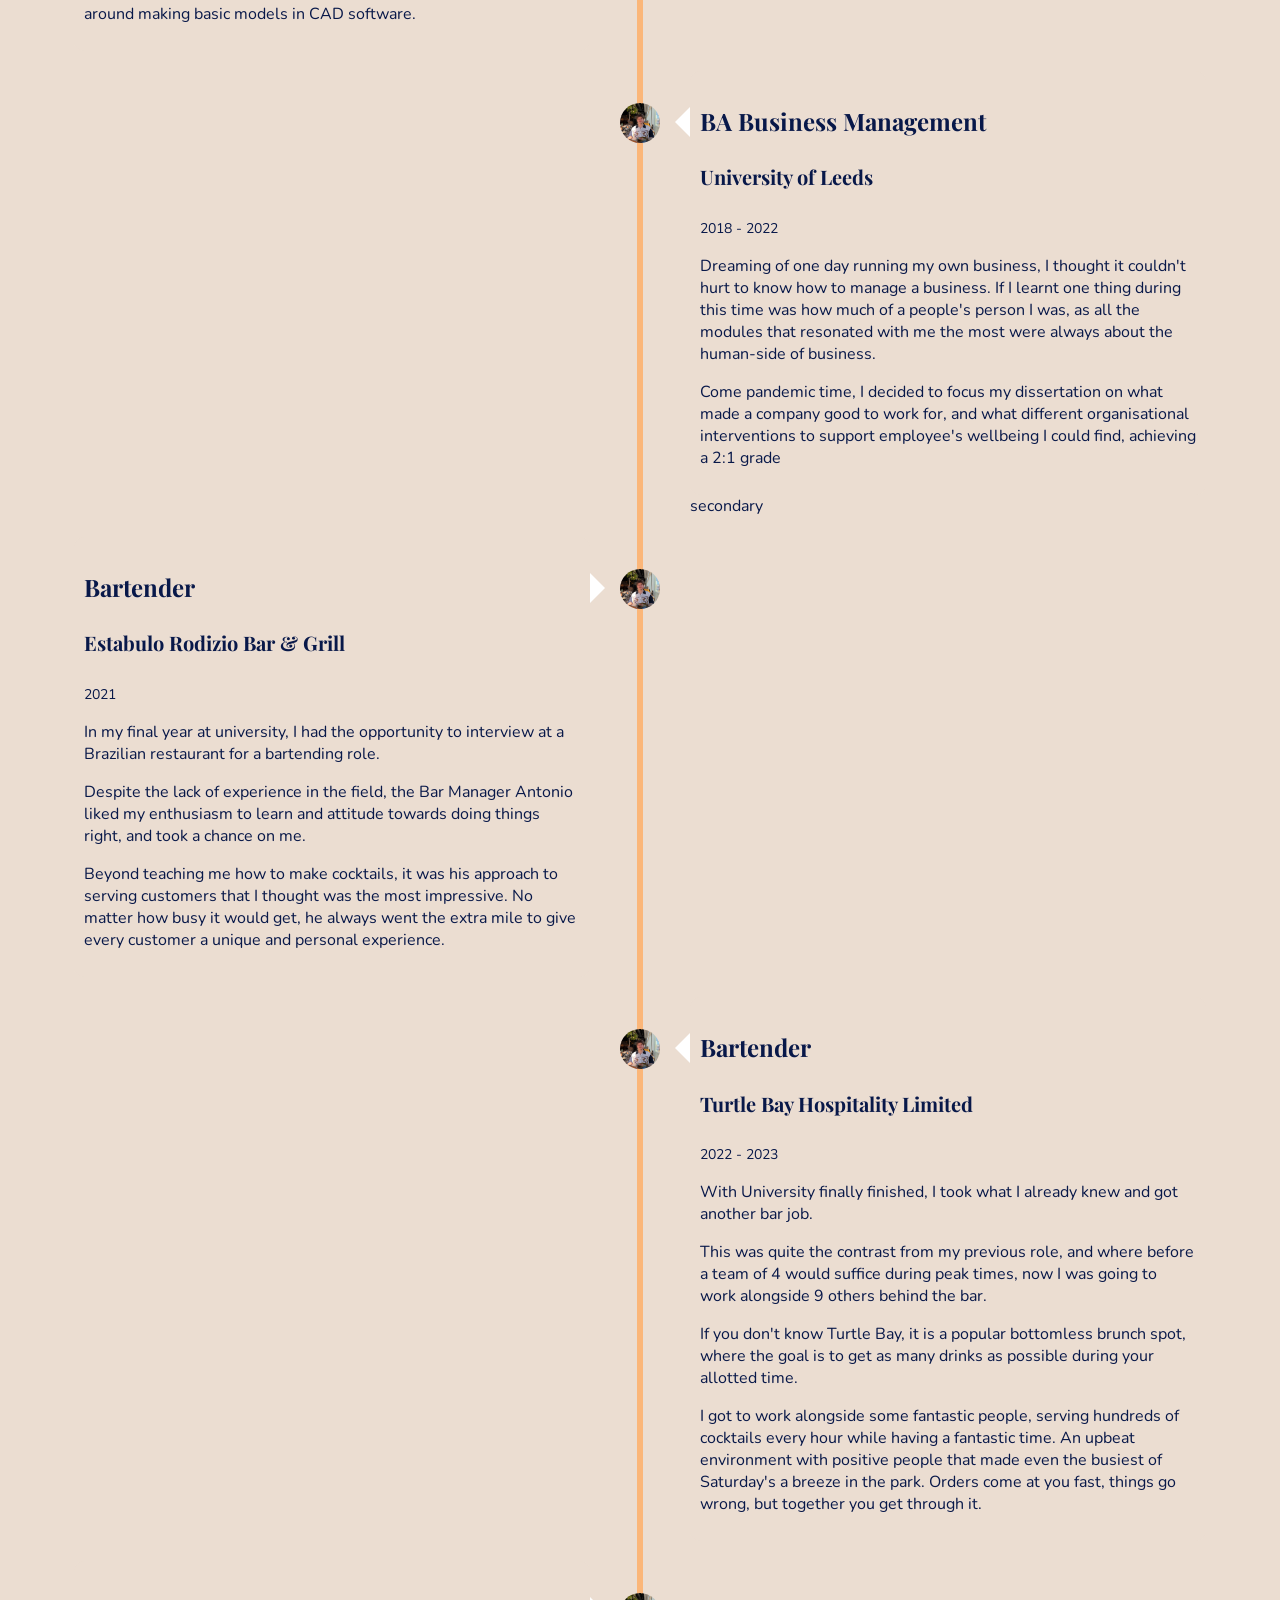
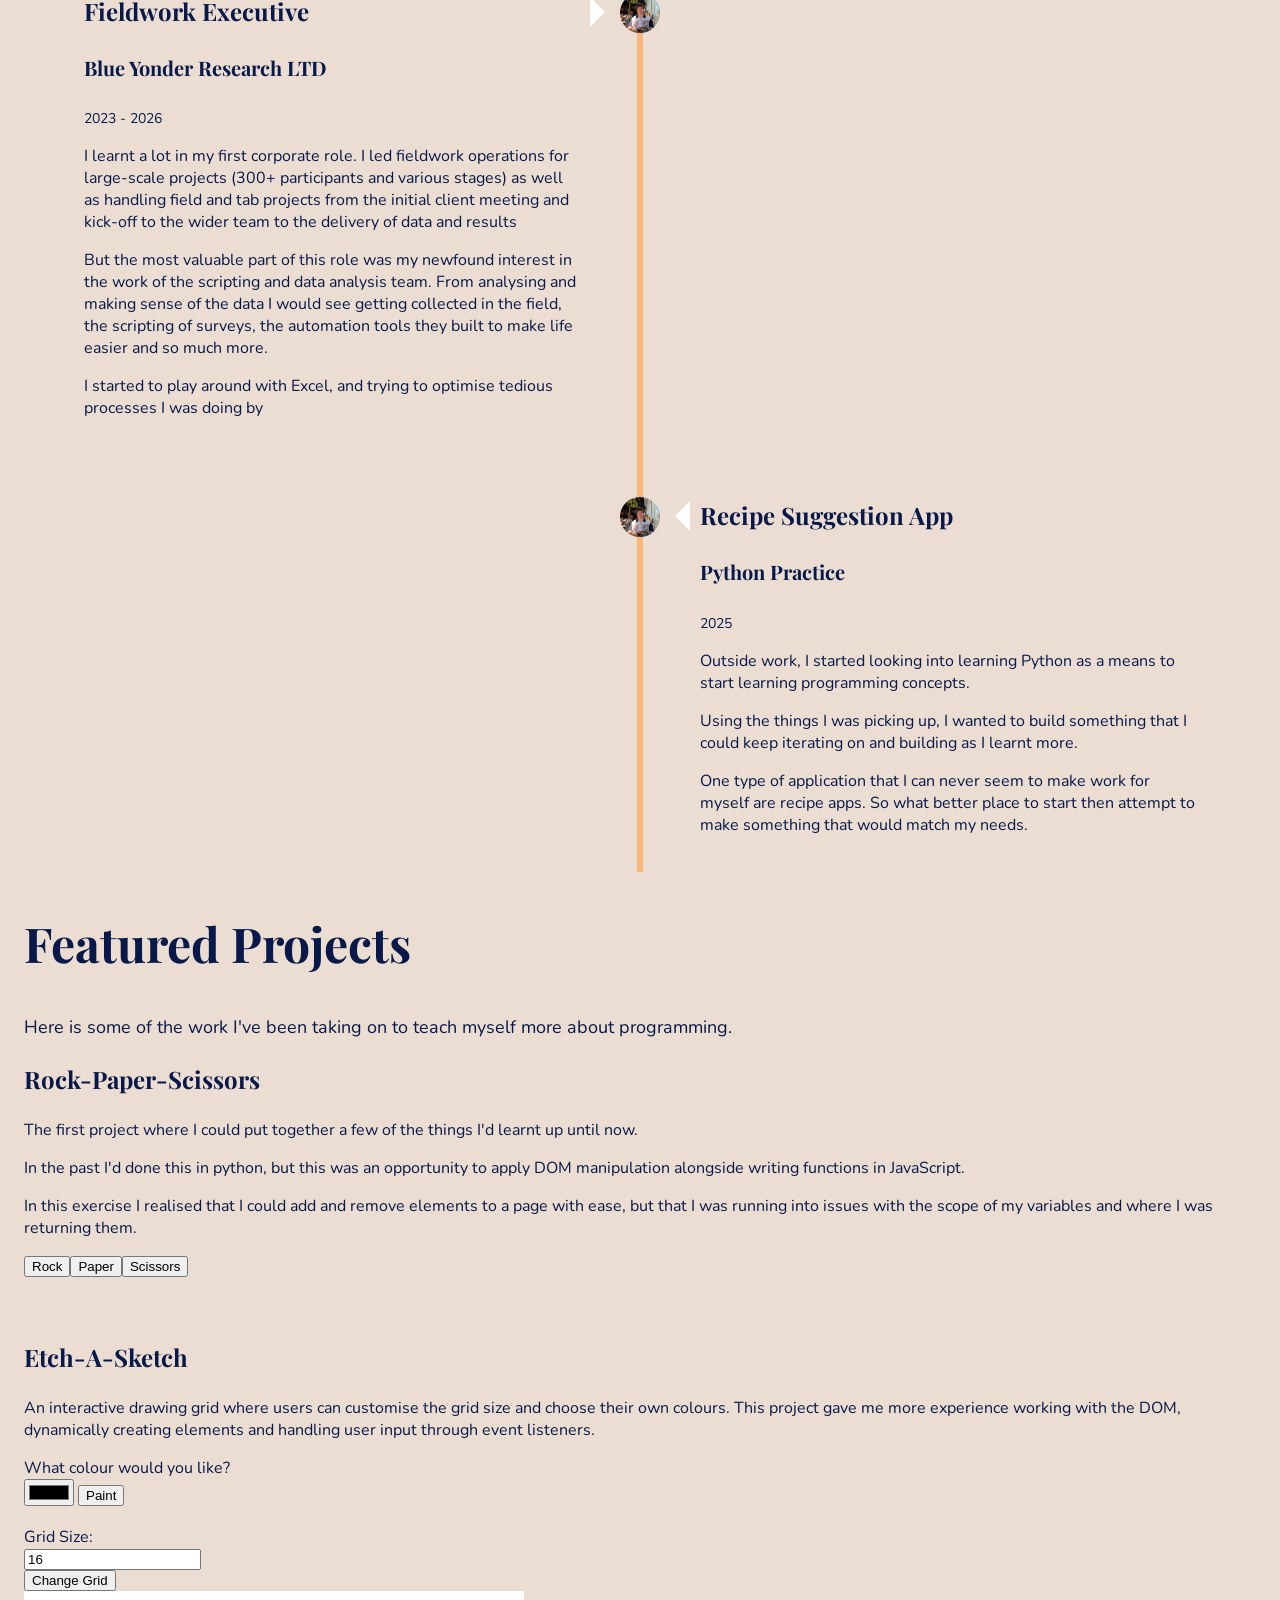
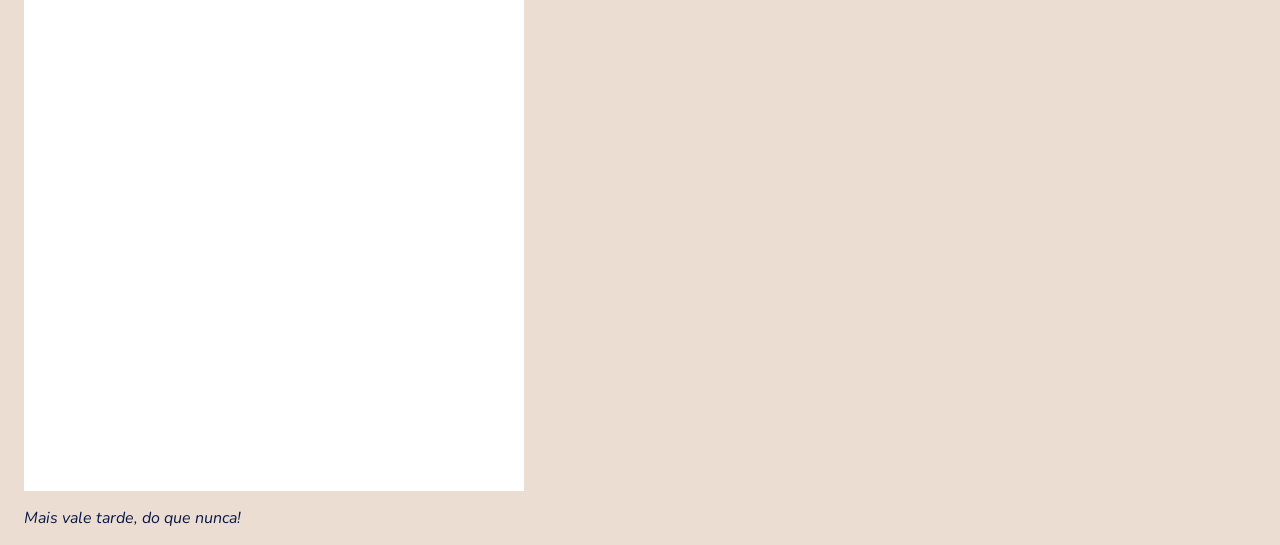
==== commit 57f64b44: "Standardise CSS classes, develop mobile and desktop together" ====
--- a/index.html
+++ b/index.html
@@ -9,15 +9,15 @@
         <title>Home</title>
     </head>
 
-    <body>
+    <body class="default-txt-colour default-bck-colour">
 
         <header>
-            <nav>
+            <nav class="container flex centre-vertical space-between padding-20-topbottom">
                 <div class="nav-brand">
-                    <a href="">Dario Carvalho</a>
-                </div>
-
-                <div class="nav-links">
+                    <a href="">Homepage</a>
+                </div>
+
+                <div class="nav-links flex centre-vertical gap-10px">
                     <div class="dropdown">
                         <button class="dropbtn">Projects</button>
                         <div class="dropdown-content">
@@ -34,15 +34,11 @@
         <main>
             <!-- Welcome Section -->
             <section class="hero">
-                <div class="container">  
-                    <div class="hero_content">
-                        <h1>Welcome to my portfolio!</h1>
-                        <h2>I'm Dário, a self-taught developer.</h2>
-                        <div class="intro-text">
-                            <p>I'm a positive and deeply curious individual, passionate about solving problems and getting the job done while having fun. I want to create systems that work as expected without adding frustration for the end user.</p>
-                            <p>What you see here is my first attempt at creating a a place where I can share my journey to becoming a software engineer. A place to share how I got here, what I've done so far to progress my learning, and future plans too.</p>
-                            <p>My first priority is to gain a good foundational knowledge of web technologies such as HTML, CSS and JavaScript via the Foundations course of The Odin Project (more on this below) before I move onto the Full-Stack course and starting to build systems for problems I care about.</p>
-                        </div>
+                <div class="container flex centre-vertical space-between padding-20-topbottom">  
+                    <div class="hero_content wrap">
+                        <h1>Dário Carvalho</h1>
+                        <h3>Self-taught Developer</h3>
+                        <h4 class="opaque">Curious by nature. Always learning something.</h4>
                     </div>
                     <img src="./IMG_4093.jpeg" alt="Portrait of creator">
                 </div>   
@@ -53,88 +49,94 @@
             <section class="journey">
                 <div class="container">
                     <h2>My Journey</h2>
-                    <div class="intro-text">
+                    <div class="intro-text padding-20-topbottom">
+                        <p>I'm a positive and deeply curious individual, passionate about solving problems and getting the job done while having fun. I want to create systems that work as expected without adding frustration for the end user.</p>
+                        <p>What you see here is my first attempt at creating a a place where I can share my journey to becoming a software engineer. A place to share how I got here, what I've done so far to progress my learning, and future plans too.</p>
+                        <p>My first priority is to gain a good foundational knowledge of web technologies such as HTML, CSS and JavaScript via the Foundations course of The Odin Project (more on this below) before I move onto the Full-Stack course and starting to build systems for problems I care about.</p>
                         <p>I've always been curious about how things work and why they are done the way they are. Which is why I ask a lot of questions even about the little things. We've all used applications meant to make life easier, only to be frustrated with the experience because of the way they were designed. Encountering systems like this always left me with this powerless feeling, wishing I understood the design choices behind them.</p>
                         <p>That's where the interest to programme began, and it became what I wanted to pursue for the last couple years, but could never quite find the time for it. This year, with the support of my amazing partner, I'm finally taking the first step to achieving this dream!</p>
                     </div>
-
-                    <article class="timeline-item">
-                        <img src="./IMG_4093.jpeg">
-                        <div class="text-box">
-                            <h3>Gap Year</h3>
-                            <small>2017 - 2018</small>
-                            <p>I worked various jobs in my gap year, picking up work in warehouse and kitchens to save as much as I could before I went to University. Thank god I did, because University turned out to be much more expensive than I realised.</p>
-                            <p>The dream of building my own PC started here, and in my spare time I became obsessed with how computers were built. I had to settle for a Build Your Own 3D-Printer subscription and I started playing around making basic models in CAD software.</p>
-                            <span class="left-container-arrow"></span>
-                        </div>
-                    </article>
-
-                    <article class="timeline-item">
-                        <img src="./IMG_4093.jpeg">
-                        <div class="text-box">
-                            <h3>BA Business Management</h3>
-                            <h4>University of Leeds</h4>
-                            <small>2018 - 2022</small>
-                            <p>Dreaming of one day running my own business, I thought it couldn't hurt to know how to manage a business. If I learnt one thing during this time was how much of a people's person I was, as all the modules that resonated with me the most were always about the human-side of business.</p>
-                            <p>Come pandemic time, I decided to focus my dissertation on what made a company good to work for, and what different organisational interventions to support employee's wellbeing I could find, achieving a 2:1 grade</p>
-                            <span class="right-container-arrow"></span>
-                        </div>
-                    </article>
-
-                    <article class="timeline-item">
-                        <img src="./IMG_4093.jpeg">
-                        <div class="text-box">
-                            <h3>Bartender</h3>
-                            <h4>Estabulo Rodizio Bar & Grill</h4>
-                            <small>2021</small>
-                            <p>In my final year at university, I had the opportunity to interview at a Brazilian restaurant for a bartending role.</p>
-                            <p>Despite the lack of experience in the field, the Bar Manager Antonio liked my enthusiasm to learn and attitude towards doing things right, and took a chance on me.</p>
-                            <p>Beyond teaching me how to make cocktails, it was his approach to serving customers that I thought was the most impressive. No matter how busy it would get, he always went the extra mile to give every customer a unique and personal experience.</p>
-                            <span class="left-container-arrow"></span>
-                        </div>
-                    </article>
-
-                    <article class="timeline-item">
-                        <img src="./IMG_4093.jpeg">
-                        <div class="text-box">
-                            <h3>Bartender</h3>
-                            <h4>Turtle Bay Hospitality Limited</h4>
-                            <small>2022 - 2023</small>
-                            <p>With University finally finished, I took what I already knew and got another bar job.</p>
-                            <p>This was quite the contrast from my previous role, and where before a team of 4 would suffice during peak times, now I was going to work alongside 9 others behind the bar.</p>
-                            <p>If you don't know Turtle Bay, it is a popular bottomless brunch spot, where the goal is to get as many drinks as possible during your allotted time.</p>
-                            <p>I got to work alongside some fantastic people, serving hundreds of cocktails every hour while having a fantastic time. An upbeat environment with positive people that made even the busiest of Saturday's a breeze in the park. Orders come at you fast, things go wrong, but together you get through it.</p>
-                            <span class="right-container-arrow"></span>
-                        </div>
-                    </article>
-
-                    <article class="timeline-item">
-                        <img src="./IMG_4093.jpeg">
-                        <div class="text-box">
-                            <h3>Fieldwork Executive</h3>
-                            <h4>Blue Yonder Research LTD</h4>
-                            <small>2023 - 2026</small>
-                            <p>I learnt a lot in my first corporate role. I led fieldwork operations for large-scale projects (300+ participants and various stages) as well as handling field and tab projects from the initial client meeting and kick-off to the wider team to the delivery of data and results</p>
-                            <p>But the most valuable part of this role was my newfound interest in the work of the scripting and data analysis team. From analysing and making sense of the data I would see getting collected in the field, the scripting of surveys, the automation tools they built to make life easier and so much more.</p>
-                            <p>I started to play around with Excel, and trying to optimise tedious processes I was doing by </p>
-                            <span class="left-container-arrow"></span>
-                        </div>
-                    </article>
-
-
-                    <article class="timeline-item">
-                        <img src="./IMG_4093.jpeg">
-                        <div class="text-box">
-                            <h3>Recipe Suggestion App</h3>
-                            <h4>Python Practice</h4>
-                            <small>2025</small>
-                            <p>Outside work, I started looking into learning Python as a means to start learning programming concepts.</p>
-                            <p>Using the things I was picking up, I wanted to build something that I could keep iterating on and building as I learnt more.</p>
-                            <p>One type of application that I can never seem to make work for myself are recipe apps. So what better place to start then attempt to make something that would match my needs.</p>
-                            <!-- INCLUDE WHAT TYPE OF THINGS I IMPLEMENTED including searching and json library -->
-                            <span class="right-container-arrow"></span>
-                        </div>
-                    </article>
+                    
+                    <div class="borderbox-timeline">
+                        <article class="timeline-item left-card">
+                            <img src="./IMG_4093.jpeg">
+                            <div class="text-box">
+                                <h3>Gap Year</h3>
+                                <small>2017 - 2018</small>
+                                <p>I worked various jobs in my gap year, picking up work in warehouse and kitchens to save as much as I could before I went to University. Thank god I did, because University turned out to be much more expensive than I realised.</p>
+                                <p>The dream of building my own PC started here, and in my spare time I became obsessed with how computers were built. I had to settle for a Build Your Own 3D-Printer subscription and I started playing around making basic models in CAD software.</p>
+                                <span class="left-container-arrow"></span>
+                            </div>
+                        </article>
+
+                        <article class="timeline-item right-card">
+                            <img src="./IMG_4093.jpeg">
+                            <div class="text-box">
+                                <h3>BA Business Management</h3>
+                                <h4>University of Leeds</h4>
+                                <small>2018 - 2022</small>
+                                <p>Dreaming of one day running my own business, I thought it couldn't hurt to know how to manage a business. If I learnt one thing during this time was how much of a people's person I was, as all the modules that resonated with me the most were always about the human-side of business.</p>
+                                <p>Come pandemic time, I decided to focus my dissertation on what made a company good to work for, and what different organisational interventions to support employee's wellbeing I could find, achieving a 2:1 grade</p>
+                                <span class="right-container-arrow"></span>
+                            </div>secondary
+                        </article>
+
+                        <article class="timeline-item left-card">
+                            <img src="./IMG_4093.jpeg">
+                            <div class="text-box">
+                                <h3>Bartender</h3>
+                                <h4>Estabulo Rodizio Bar & Grill</h4>
+                                <small>2021</small>
+                                <p>In my final year at university, I had the opportunity to interview at a Brazilian restaurant for a bartending role.</p>
+                                <p>Despite the lack of experience in the field, the Bar Manager Antonio liked my enthusiasm to learn and attitude towards doing things right, and took a chance on me.</p>
+                                <p>Beyond teaching me how to make cocktails, it was his approach to serving customers that I thought was the most impressive. No matter how busy it would get, he always went the extra mile to give every customer a unique and personal experience.</p>
+                                <span class="left-container-arrow"></span>
+                            </div>
+                        </article>
+
+                        <article class="timeline-item right-card">
+                            <img src="./IMG_4093.jpeg">
+                            <div class="text-box">
+                                <h3>Bartender</h3>
+                                <h4>Turtle Bay Hospitality Limited</h4>
+                                <small>2022 - 2023</small>
+                                <p>With University finally finished, I took what I already knew and got another bar job.</p>
+                                <p>This was quite the contrast from my previous role, and where before a team of 4 would suffice during peak times, now I was going to work alongside 9 others behind the bar.</p>
+                                <p>If you don't know Turtle Bay, it is a popular bottomless brunch spot, where the goal is to get as many drinks as possible during your allotted time.</p>
+                                <p>I got to work alongside some fantastic people, serving hundreds of cocktails every hour while having a fantastic time. An upbeat environment with positive people that made even the busiest of Saturday's a breeze in the park. Orders come at you fast, things go wrong, but together you get through it.</p>
+                                <span class="right-container-arrow"></span>
+                            </div>
+                        </article>
+
+                        <article class="timeline-item left-card">
+                            <img src="./IMG_4093.jpeg">
+                            <div class="text-box">
+                                <h3>Fieldwork Executive</h3>
+                                <h4>Blue Yonder Research LTD</h4>
+                                <small>2023 - 2026</small>
+                                <p>I learnt a lot in my first corporate role. I led fieldwork operations for large-scale projects (300+ participants and various stages) as well as handling field and tab projects from the initial client meeting and kick-off to the wider team to the delivery of data and results</p>
+                                <p>But the most valuable part of this role was my newfound interest in the work of the scripting and data analysis team. From analysing and making sense of the data I would see getting collected in the field, the scripting of surveys, the automation tools they built to make life easier and so much more.</p>
+                                <p>I started to play around with Excel, and trying to optimise tedious processes I was doing by </p>
+                                <span class="left-container-arrow"></span>
+                            </div>
+                        </article>
+
+
+                        <article class="timeline-item right-card">
+                            <img src="./IMG_4093.jpeg">
+                            <div class="text-box">
+                                <h3>Recipe Suggestion App</h3>
+                                <h4>Python Practice</h4>
+                                <small>2025</small>
+                                <p>Outside work, I started looking into learning Python as a means to start learning programming concepts.</p>
+                                <p>Using the things I was picking up, I wanted to build something that I could keep iterating on and building as I learnt more.</p>
+                                <p>One type of application that I can never seem to make work for myself are recipe apps. So what better place to start then attempt to make something that would match my needs.</p>
+                                <!-- INCLUDE WHAT TYPE OF THINGS I IMPLEMENTED including searching and json library -->
+                                <span class="right-container-arrow"></span>
+                            </div>
+                        </article>
+                    </div>
+                    
                 </div>
             </section>
 
@@ -192,164 +194,14 @@
 
 
         <footer>
-            <p><em>Mais vale tarde, do que nunca!</em></p>
+            <div class="container">
+                <p><em>Mais vale tarde, do que nunca!</em></p>
+            </div>
         </footer>
 
     </body>
 
-
-
-        
-    <!--   <div class="header nav <!-- <div class="time_container left-container">
-                    <img src="./IMG_4093.jpeg">
-                    <div class="text-box">
-                        <h2>Fieldwork Executive</h2>
-                        <h3>Blue Yonder Research LTD</h3>
-                        <small>2023 - 2026</small>
-                        <p>I learnt a lot in my first corporate role. I led fieldwork operations for large-scale projects (300+ participants and various stages) as well as handling field and tab projects from the initial client meeting and kick-off to the wider team to the delivery of data and results</p>
-                        <p>But the most valuable part of this role was my new found interest in the work of the scripting and data analysis team. From analysing and making sense of the data I would see getting collected in the field, the scripting of surveys, the automation toold they built to make life easier and so much more.</p>
-                        <p>I started to p<div id="rock-paper-scissors">
-                        <div class="gameplay">
-                            <div id = 'choices'></div>
-                            <div id = 'rounds'></div>
-                            <div id = 'winner'></div>
-                        </div>
-                    </div>lay around with Excel, and trying to optimise tedious processes I was doing by </p>
-                        <span class="left-container-arrow"></span>
-                    </div>
-                </div>igation-bar">
-            <div class="left">
-                <a class="logo text-xl" href="">Dario Carvalho</a>
-            </div>
-            <div class="right">
-                <div class="dropdown">
-                    <button class="dropbtn">Projects</button>
-                    <div class="dropdown-content">
-                        <a href="./projects/the-odin-project/index.html">The-Odin-Project</a>
-                    </div>
-                </div>
-
-                <a href="./about/index.html">About</a>
-                <a href="">Contact</a>
-            </div>
-        </div> -->
-
-        <!-- <div class="about">
-            <div class="image-rotate">
-                <img src="IMG_4093.jpeg" width="400px" height="400px" class="profile-picture">
-            </div>
-            <div class="content">
-                <h1 class="title text-4xl">Weed Projects</h2> lcome to my portfolio!</h1>
-                <h2>My name is Dário, a self-taught developer.</h2>
-                <p>I'm a positive and deeply curious individual, passionate about solving problems and getting the job done while having fun. I want to create systems that work as expected without adding frustration for the end user.</p>
-                <p>What you see here is my first attempt at creating a a place where I can share my journey to becoming a software engineer. A place to share how I got here, what I've done so far to progress my learning, and future plans too.</p>
-                <p>My first priority is to gain a good foundational knowledge of web technologies such as HTML, CSS and JaveScript via the Foundations course of The-Odin-Project (more on this bellow) before I move onto the Full-Stack course and starting to build systems for problems I care about.</p>
-            </div>
-        </div> -->
-
-        <!-- <div class="container">
-            <div class="margin50">
-                <h1 class="text-2xl">My Journey</h1>
-                <p>I've always been curious about how things work and why they are done the way they are. Which is why I ask a lot of questions even about the little things. We've all used applications meant to make life easier, only to be frustrated with the experience because of the way they were designed. Encountering systems like this always left me with this powerless feeling, wishing I understood the design choices behind them.</p>
-                <p>That's where the interest to programme began, and it became what I wanted to pursue for the last couple years, but could never quite find the time for it. This year, with the support of my amazing partner, I'm finally taking the first step to achieving this dream!.</p>
-            </div>
-
-
-            <div class="borderbox-timeline">
-
-                <div class="time_container left-container">
-                    <img src="./IMG_4093.jpeg">
-                    <div class="text-box">
-                        <h2>Gap Year</h2>
-                        <small>2017 - 2018</small>
-                        <p>I worked various jobs in my gap year, picking up work in warehouse and kitchens to save as much as I could before I went to University. Thank god I did, because University turned out to be much more expensive than I realised.</p>
-                        <p>The dream of building my own PC started here, and in my spare time I became obsessed with how computers were built. I had to settle for a Build Your Own 3D-Printer subscription and I started playing around making basic models in CAD software.</p>
-                        <span class="left-container-arrow"></span>
-                    </div>
-                </div> -->
-
 <!-- 
-                <div class="time_container right-container">
-                    <img src="./IMG_4093.jpeg">
-                    <div class="text-box">
-                        <h2>BA Business Management</h2>
-                        <h3>University of Leeds</h3>
-                        <small>2018 - 2022</small>
-                        <p>Dreaming of one day running my own business, I thought it couldn't hurt to know how to manage a business. If I learnt one thing during this time was how much of a people's person I was, as all the modules that resonated with me the most were always about the human-side of business.</p>
-                        <p>Come pandemic time, I decided to focus my dissertation on what made a company good to work for, and what different organisational interventions to support employee's wellbeing I could find, achieving a 2:1 grade</p>
-                        <span class="right-container-arrow"></span>
-                    </div>
-                  <div class="time_container left-container">
-                    <img src="./IMG_4093.jpeg">
-                    <div class="text-box">
-                        <h2>Fieldwork Executive</h2>
-                        <h3>Blue Yonder Research LTD</h3>
-                        <small>2023 - 2026</small>
-                        <p>I learnt a lot in my first corporate role. I led fieldwork operations for large-scale projects (300+ participants and various stages) as well as handling field and tab projects from the initial client meeting and kick-off to the wider team to the delivery of data and results</p>
-                        <p>But the most valuable part of this role was my new found interest in the work of the scripting and data analysis team. From analysing and making sense of the data I would see getting collected in the field, the scripting of surveys, the automation toold they built to make life easier and so much more.</p>
-                        <p>I started to play around with Excel, and trying to optimise tedious processes I was doing by </p>
-                        <span class="left-container-arrow"></span>
-                    </div>
-                </div></div> -->
-<!-- 
-                <div class="time_container left-container">
-                    <img src="./IMG_4093.jpeg">
-                    <div class="text-box">
-                        <h2>Bartender</h2>
-                        <h3>Estabulo Rodizion Bar & Grill</h3>
-                        <small>2021</small>
-                        <p>In my final year at university, I had the opportunity to interview at a Brazillian restaraunt for a bartending role.</p>
-                        <p>Despite the lack of experience in the field, the Bar Manager Antonio liked my enthusiasm to learn and attitude towards doing things right, and took a chance on me.</p>
-                        <p>Beyond teaching me how to make cocktails, it was his approach to serving customers that I thought was the most impressive. No matter how busy it would get, he always went the extra mile to give every customer a unique and personal experience.</p>
-                        <span class="left-container-arrow"></span>
-                    </div>
-                </div> -->
-
-                <!-- <div class="time_container right-container">
-                    <img src="./IMG_4093.jpeg">
-                    <div class="text-box">
-                   <div class="time_container left-container">
-                    <img src="./IMG_4093.jpeg">
-                    <div class="text-box">
-                        <h2>Fieldwork Executive</h2>
-                        <h3>Blue Yonder Research LTD</h3>
-                        <small>2023 - 2026</small>
-                        <p>I learnt a lot in my first corporate role. I led fieldwork operations for large-scale projects (300+ participants and various stages) as well as handling field and tab projects from the initial client meeting and kick-off to the wider team to the delivery of data and results</p>
-                        <p>But the most valuable part of this role was my new found interest in the work of the scripting and data analysis team. From analysing and making sense of the data I would see getting collected in the field, the scripting of surveys, the automation toold they built to make life easier and so much more.</p>
-                        <p>I started to play around with Excel, and trying to optimise tedious processes I was doing by </p>
-                        <span class="left-container-arrow"></span>
-                    </div>
-                </div>       <h2>Bartender</h2>
-                        <h3>Turtle Bay Hospitality Limited</h3>
-                        <small>2022 - 2023</small>
-                        <p>With Universiety finally finished, I took what I already knew and got another bar job.</p>
-                        <p>This was quite the contrast from my previous role, and where before a team of 4 would suffice during peak times, now I was going to work alongside 9 others behind the bar.</p>
-                        <p>If you don't know Turtle Bay, it is a popular bottomless brunch spot, where the goal is to get as many drinks as possible during your alloted time.</p>
-                        <p>I got to work along-side some fantastic people, serving hundreds of cocktails every hour while having a fantastic time. An upbeat environment with positive people that made even the busiest of Saturday's a breeze in the park. Orders come at you fast, things go wrong, but together you get through it.</p>
-                        <span class="right-container-arrow"></span>
-                    </div>
-                <!-- </div> Featured Projects</h2>  -->
-            
-                <!-- <div class="time_container left-container">
-                    <img src="./IMG_4093.jpeg">
-                    <div class="text-box">
-                        <h2>Fieldwork Executive</h2>
-                        <h3>Blue Yonder Research LTD</h3>
-                        <small>2023 - 2026</small>
-                        <p>I learnt a lot in my first corporate role. I led fieldwork operations for large-scale projects (300+ participants and various stages) as well as handling field and tab projects from the initial client meeting and kick-off to the wider team to the delivery of data and results</p>
-                        <p>But the most valuable part of this role was my new found interest in the work of the scripting and data analysis team. From analysing and making sense of the data I would see getting collected in the field, the scripting of surveys, the automation toold they built to make life easier and so much more.</p>
-                        <p>I started to play around with Excel, and trying to optimise tedious processes I was doing by </p>
-                        <span class="left-container-arrow"></span>
-                    </div>
-                </div> -->
-            <!-- </div>
-
-            <div class="margin50">
-                    <div class="center padding50">
-                    <h1>Featured Projects</h1>
-                    <p>Here is some of the work I've been taking on to teach myself more about programming.</p>
-                </div>
-
                 <div class="test">
                     <div class="px200px move_inline">
                         <img src="https://avatars.githubusercontent.com/u/4441966?s=200&v=4" width="400px">
@@ -357,7 +209,7 @@
                     <div class="px600px stretch">
                         <div class="move_inline">
                             <h2>The First Step</h2>
-                            <h2 class="glb_orange"><a href="https://www.theodinproject.com/">The-Odin-Project</a></h2> <!-- make it open in new tab -->
+                            <h2 class="glb_orange"><a href="https://www.theodinproject.com/">The-Odin-Project</a></h2> make it open in new tab -->
                         <!-- </div>
                         <p>Lorem ipsum dolor sit amet consectetur adipisicing elit. Iste pariatur voluptatem rem nobis voluptas, quam deleniti sapiente delectus voluptates veniam aspernatur odit ratione neque aliquam assumenda aperiam ad, eum dignissimos.</p>
                         <div class="skills">
--- a/style.css
+++ b/style.css
@@ -7,34 +7,52 @@
     box-sizing: border-box;
 }
 
-/* html, body {
-  height: 100%;
-  margin: 0px auto;
-} */
+body {
+    height: 100%;
+    display: flex;
+    flex-direction: column;
+    margin: 0px;
+}
+
+
 
 
 /* COLOURS */
-
+.default-bck-colour {
+    background-color: #ebddd1
+}
+
+.default-txt-colour {
+    color: #081849;
+}
+
+.primary {
+    background-color: #fbb679;
+}
+
+.secondary {
+    color: #873170;
+}
+.opaque {
+    opacity: 70%;
+}
+
+
+
+/* FONTS */
 body {
-    background-color: #ebf7ff;
-}
-
-
-
-/* FONTS */
+    font-family: 'Nunito', sans-serif;
+}
 
 h1, h2, h3, h4, h5, h6 {
     font-family: "Playfair Display", sans-serif;
 }
 
-body {
-    font-family: 'Nunito', sans-serif;
-}
-
 h1 {
     font-size: 64px;
 }
 
+
 h2 {
     font-size: 48px;
 }
@@ -61,37 +79,183 @@
 
 
 
-
-
-
-
-
-
-
-
-
-
-
-
-
-
-
-
-
-
-
-.hero img {
-    width: 100px;
-    height: 100px
-}
-
-
-.journey img {
+/* LAYOUTS/SPACING */
+.flex {
+    display: flex;
+}
+
+.centre-vertical {
+    align-items: center;
+}
+
+.space-between {
+    justify-content: space-between;
+}
+
+.gap-10px {
+    gap: 10px;
+}
+
+.padding-20-topbottom {
+    padding: 20px 0px;
+}
+
+.wrap {
+    flex-wrap: wrap;
+}
+
+
+
+/* INDIVIDUAL SECTIONS */
+header {
+    border-bottom: 1px solid #893172;
+}
+
+header a {
+    text-decoration: none;
+    color: #081849;
+}
+
+
+.container {
+    max-width: 1400px;
+    width: min(100% - 48px, 1400px);
+    margin: 0px auto;
+}
+
+
+
+/* HEADER DROPDOWN BUTTON */
+.dropdown {
+    position: relative;
+}
+
+.dropbtn {
+    background-color: #fbb679;
+    border-radius: 5px;
+    color: #081849;
+    border: none;
+    cursor: pointer;
+    font-size: 16px;
+    padding: 10px;
+    margin: 5px 0px;
+}
+
+.dropdown-content {
+    display: none;
+    position: absolute;
+    background-color: #ebddd1;
+    border-radius: 5px;
+    min-width: 200px;
+    box-shadow: 0px 8px 16px 0px rgba(0, 0, 0, 0.2);
+}
+
+.dropdown-content a {
+    display: block;
+    padding: 10px;
+}
+
+.dropdown-content a:hover {
+  background-color: #873170;
+  border-radius: 5px;
+  color: #fbb679;
+}
+
+.dropdown:hover .dropdown-content {
+  display: block;
+}
+
+
+
+/* TIMELINE CARDS   https://www.youtube.com/watch?v=t5AE66WgQD0 */
+.borderbox-timeline {
+    position: relative;
+    margin: 10px auto;
+}
+
+.timeline-item {
+    padding: 10px 50px;
+    width: 50%;
+    position: relative;
+}
+
+.text-box {
+    padding: 10px;
+    background-color: #ebddd1;
+    position: relative;
+    border-radius: 10px;
+}
+
+.left-card {
+    left: 0;
+}
+
+.right-card {
+    left: 50%;
+}
+
+.timeline-item img {
     width: 40px;
     height: 40px;
     position: absolute;
     border-radius: 50%;
-}
+    right: -20px;
+    top: 42px;
+    z-index: 10;
+}
+
+.right-card img {
+    left: -20px
+}
+
+.borderbox-timeline::after {
+    content: '';
+    position: absolute;
+    width: 6px;
+    height: 100%;
+    background: #fbb679;
+    top: 0;
+    left: 50%;
+    margin-left: -3px;
+    z-index: -1;
+}
+
+.left-container-arrow {
+    width: 0;
+    height: 0;
+    top: 36px;
+    position: absolute;
+    z-index: 1;
+    border-top: 15px solid transparent;
+    border-bottom: 15px solid transparent;
+    border-left: 15px solid white;
+    right: -15px;
+}
+
+.right-container-arrow {
+    width: 0;
+    height: 0;
+    top: 36px;
+    position: absolute;
+    z-index: 1;
+    border-top: 15px solid transparent;
+    border-bottom: 15px solid transparent;
+    border-right: 15px solid white;
+    left: -15px;
+}
+
+    /* CARD DESIGN */
+
+
+
+
+
+
+
+.hero img {
+    max-width: 600px;
+}
+
 
 #etch-a-sketch {
     h1 {
@@ -128,6 +292,70 @@
         display: block;
     }
 }
+
+
+a {
+    color: #011e40;
+    text-decoration: none;
+}
+
+
+
+/* MOBILE */
+@media screen and (max-width: 600px) {
+
+    /* HERO LAYOUT */
+    .hero .container{
+        flex-direction: column-reverse;
+    }
+
+    .hero img {
+        max-width: 400px;
+    }
+
+
+
+    /* TIMELINE CARDS */
+    .borderbox-timeline {
+        margin: 50px auto;
+    }
+
+    .borderbox-timeline::after {
+        left: 31px;
+    }
+
+    .timeline-item {
+        width: 100%;
+        padding-left: 80px;
+        padding-right: 25px;
+    }
+
+    .right-card {
+        left: 0;
+    }
+
+    .left-card img, .right-card img {
+        left: 10px;
+    }
+
+    .left-container-arrow, .right-container-arrow {
+        border-right: 15px solid white;
+        border-left: 0px;
+        left: -15px
+    }
+
+}
+
+
+
+
+
+
+
+
+
+
+
 
 
 
@@ -145,9 +373,13 @@
     flex: 1;
     display: flex;
     padding: 50px 100px;
-    justify-content: center;
+    justify-content: center;a {
+    color: #011e40;
+    text-decoration: none;
+}
     gap: 40px;
-    align-items: center;
+    align-items: center;}
+
     color: #011e40;
     text-align: left;
 }
@@ -169,7 +401,7 @@
 .dropdown-content {
     display: none;
     position: absolute;
-    background-color: #f1f1f1;
+    background-color: #f1f1f1;_container
     border-radius: 5px;
     min-width: 200px;
     box-shadow: 0px 8px 16px 0px rgba(0, 0, 0, 0.2);
@@ -238,6 +470,8 @@
         transform: rotateY(360deg);
     }
 }
+_container
+
 #etch-a-sketch {
     h1 {
     text-align: center;
@@ -272,21 +506,29 @@
 
     .box {
         box-sizing: border-box;
-    }
+    }Mobile
 
     .changeGrid {
         display: block;
     }
 }
 
-
+xxxxxxxxxxxxxxxxxxxxxxxxxxxxxxxxxxxxxxxxxxxxxxxxxxxxxxxxxxxxxxxxxxxxxxxxxxxxxxxxxxxxxxxxxxxxxxxxxxxxxxxxxx
 .borderbox-timeline {
     position: relative;
     margin: 10px auto;
 }
 
-.time_container {
+.time_contai
+    cursor: pointer;
+    font-size: 16px;
+}
+
+.dropdown-content ner {
     padding: 10px 50px;
+
+
+
     width: 50%;
     position: relative;
 }
@@ -402,6 +644,9 @@
 
     .block {
         display: flex;
+
+
+
         justify-content: center;
     }
 
@@ -588,6 +833,7 @@
 
     .text-box {
         font-size: 14
+    }    
 .header {
     background-color: white;
     display: flex;
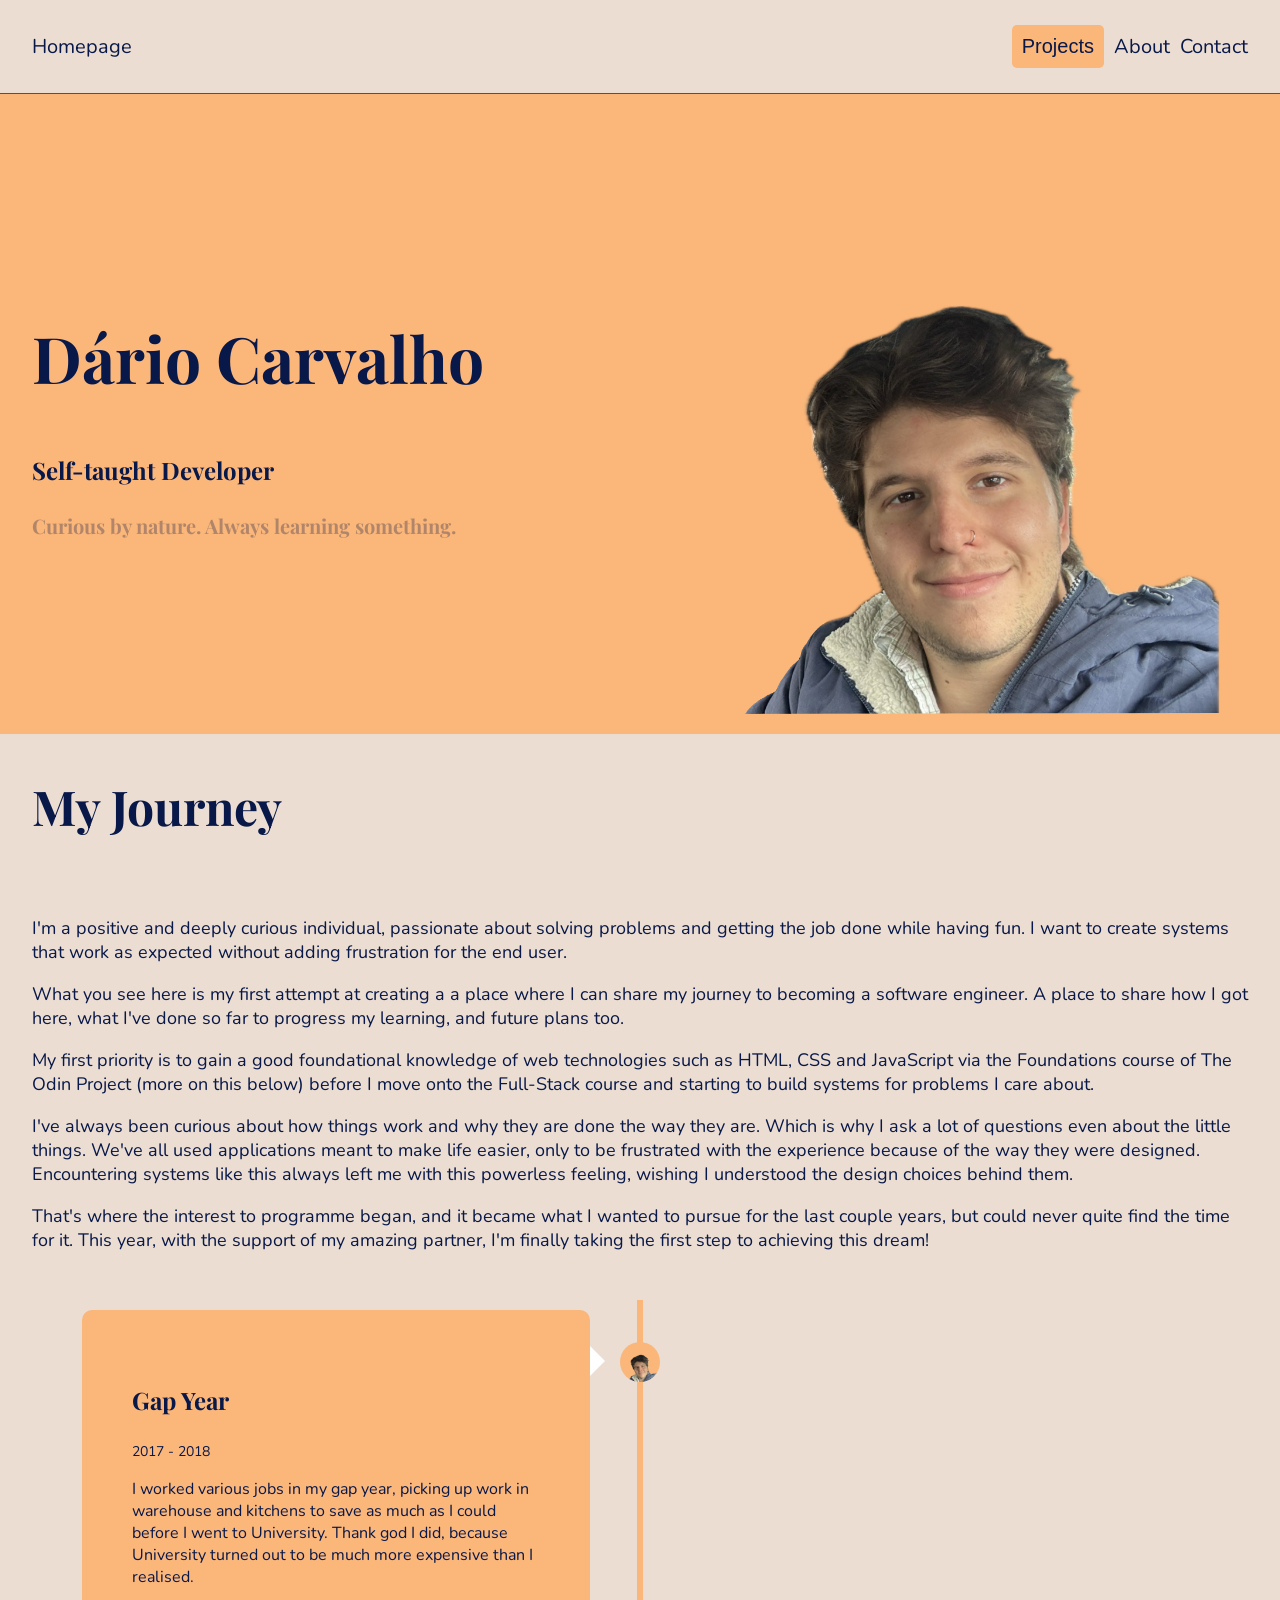
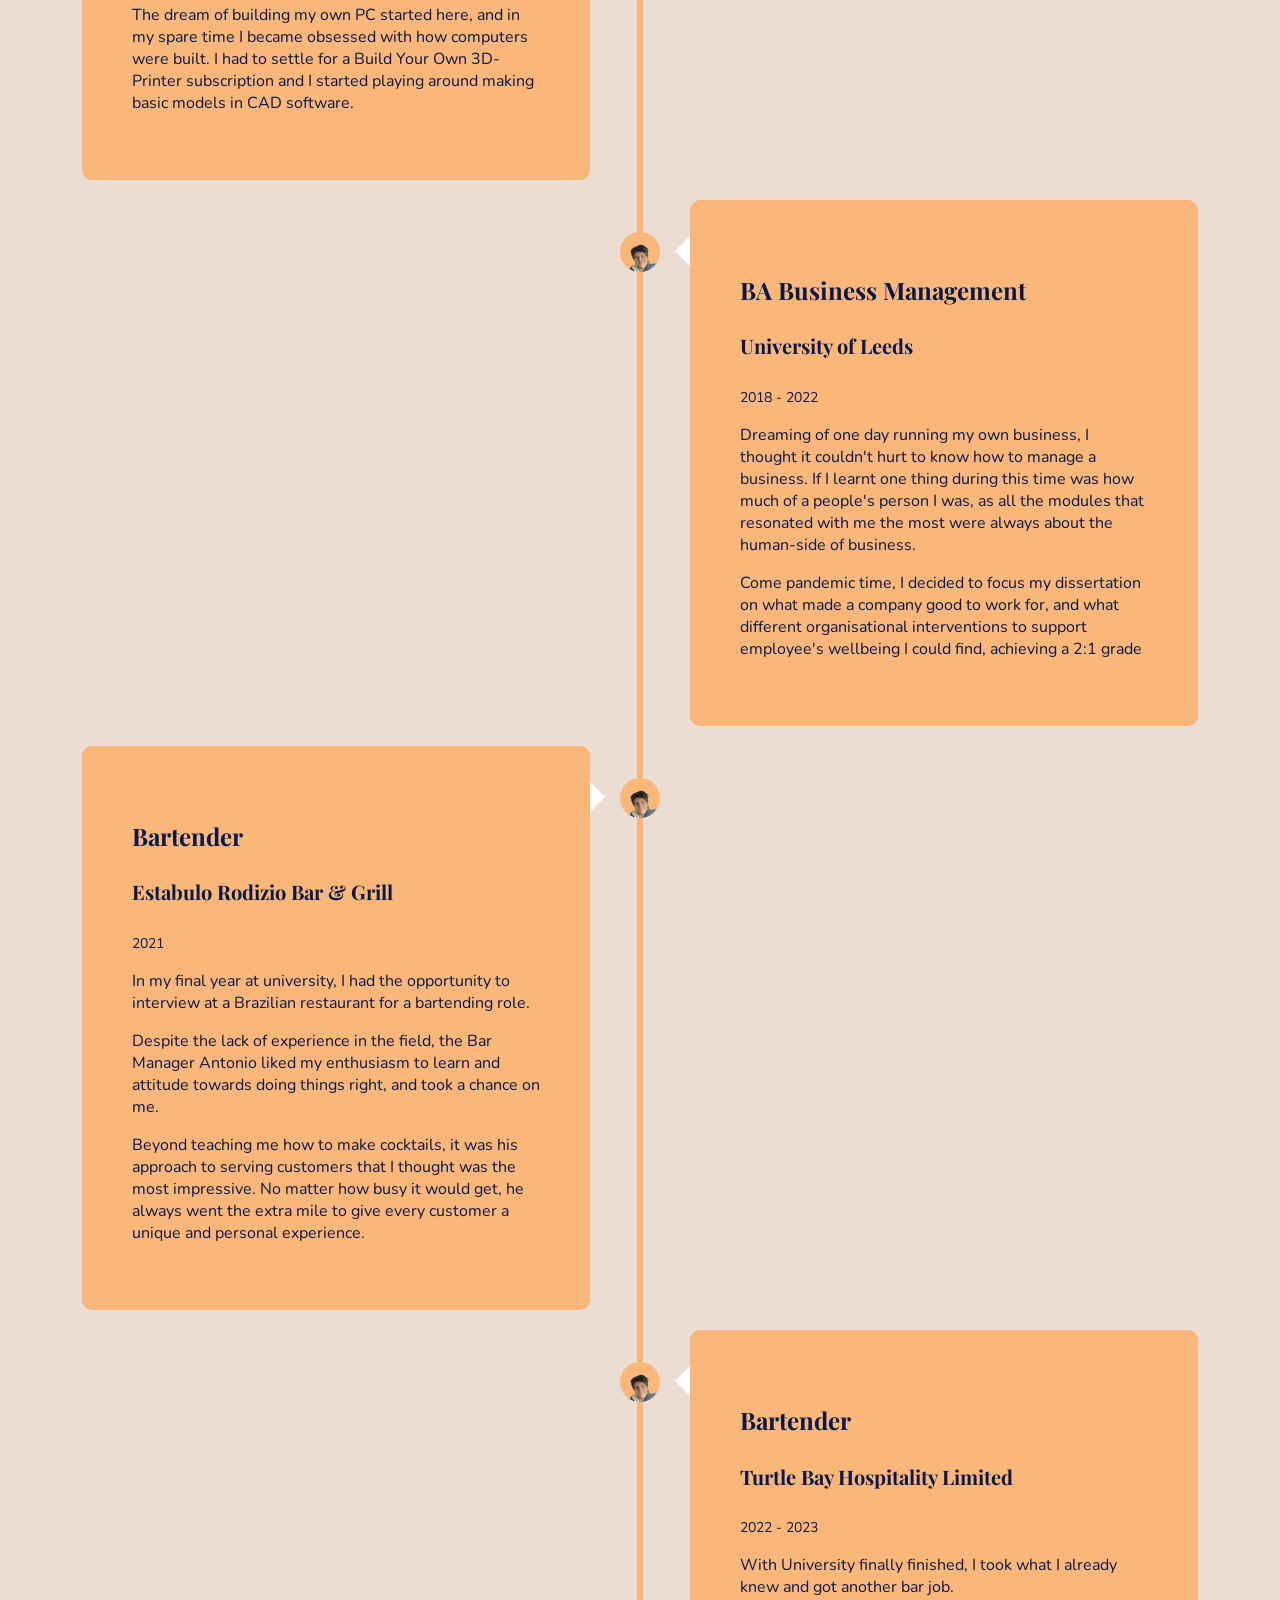
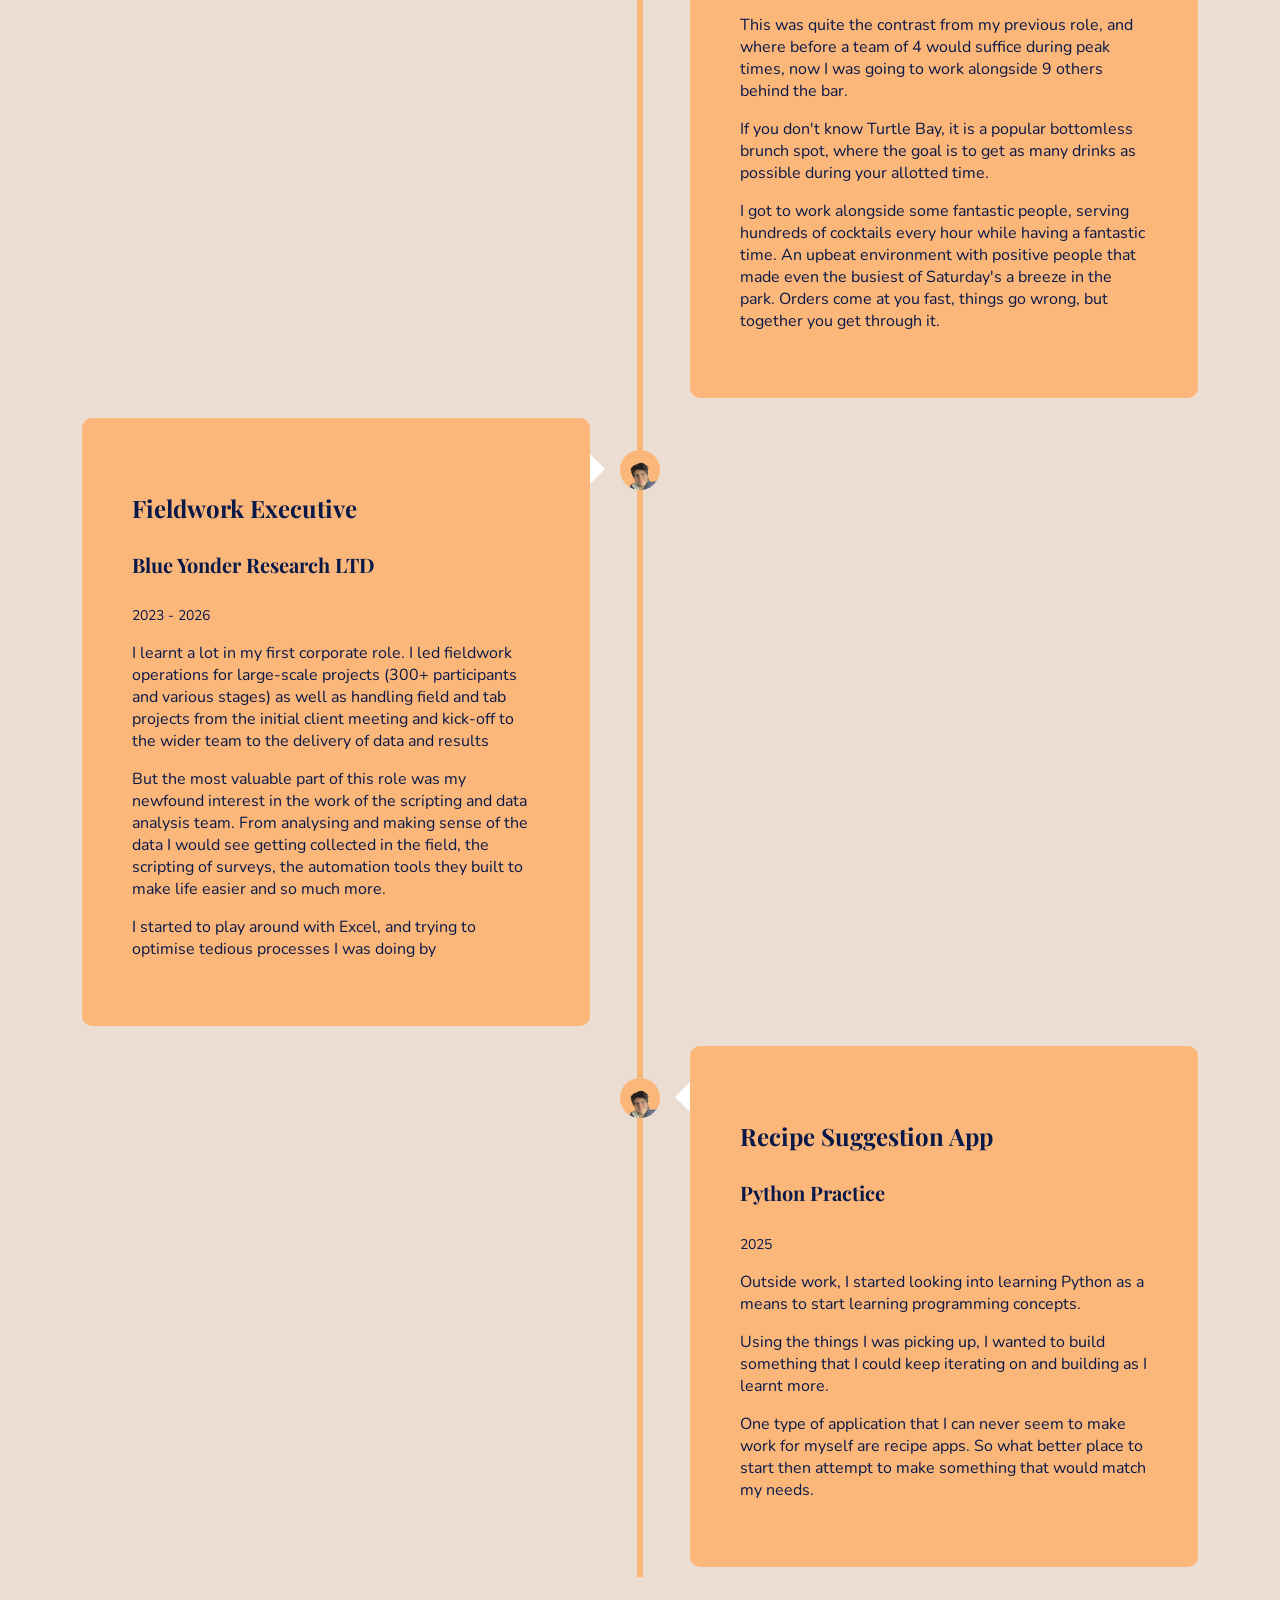
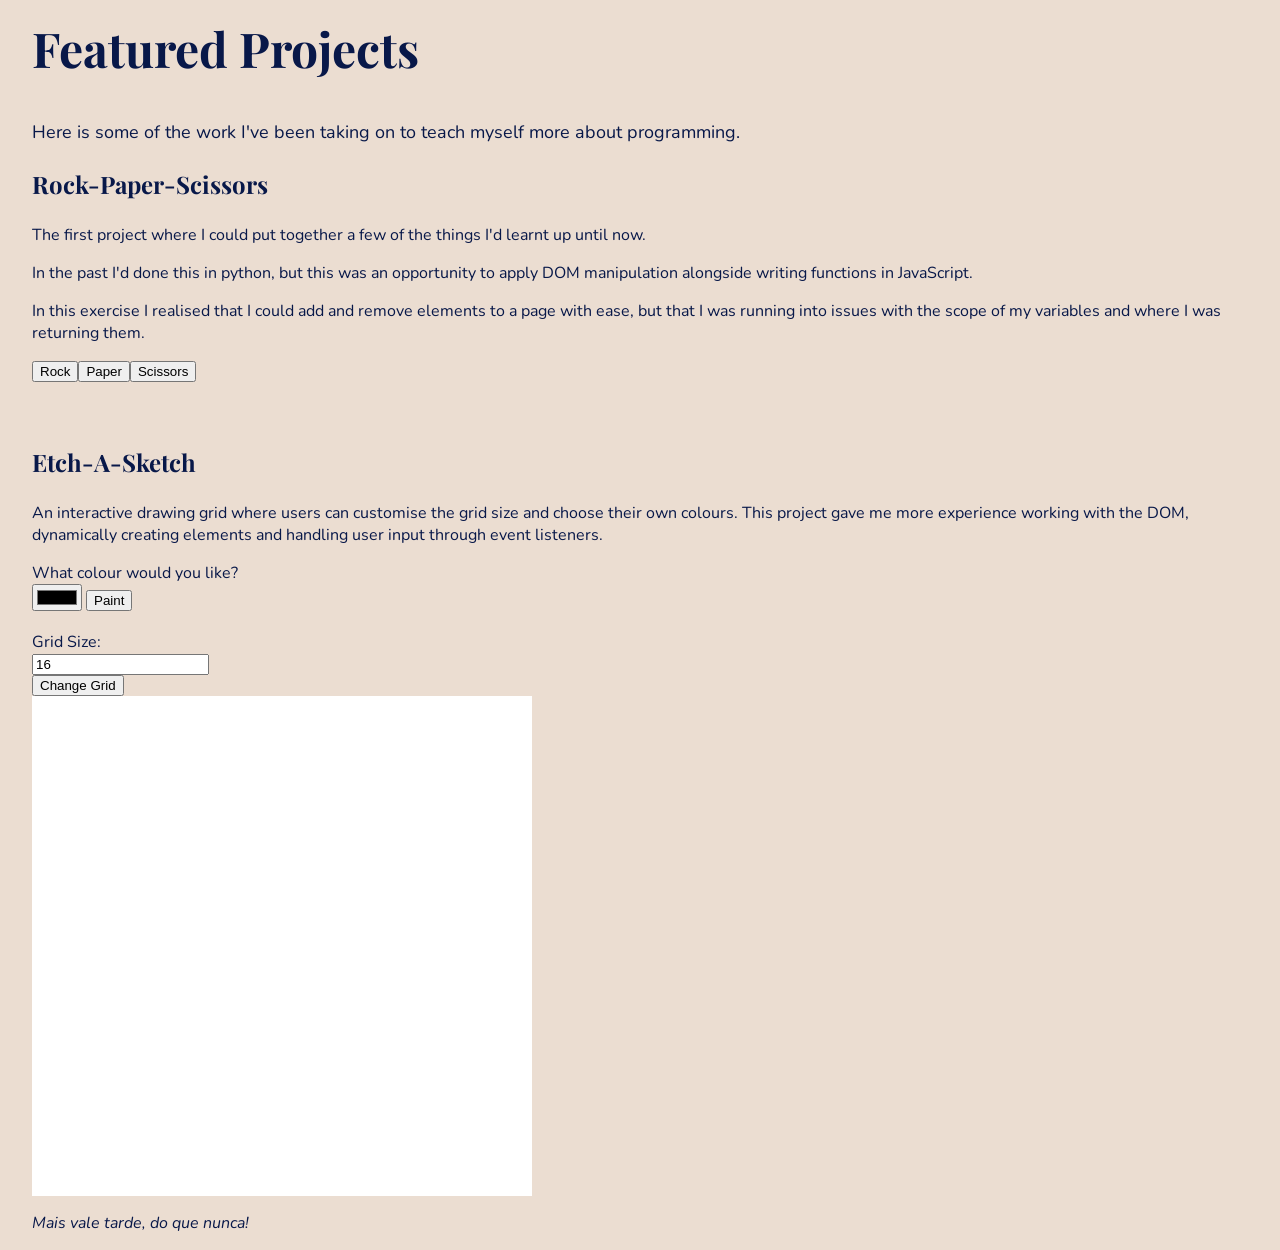
==== commit 1a9c9d24: "Remove commented out old text" ====
--- a/index.html
+++ b/index.html
@@ -33,14 +33,14 @@
 
         <main>
             <!-- Welcome Section -->
-            <section class="hero">
+            <section class="hero primary">
                 <div class="container flex centre-vertical space-between padding-20-topbottom">  
                     <div class="hero_content wrap">
                         <h1>Dário Carvalho</h1>
                         <h3>Self-taught Developer</h3>
                         <h4 class="opaque">Curious by nature. Always learning something.</h4>
                     </div>
-                    <img src="./IMG_4093.jpeg" alt="Portrait of creator">
+                    <img src="./IMG_5092.jpeg" alt="Portrait of creator">
                 </div>   
             </section>
 
@@ -59,7 +59,7 @@
                     
                     <div class="borderbox-timeline">
                         <article class="timeline-item left-card">
-                            <img src="./IMG_4093.jpeg">
+                            <img src="./IMG_5092.jpeg">
                             <div class="text-box">
                                 <h3>Gap Year</h3>
                                 <small>2017 - 2018</small>
@@ -70,7 +70,7 @@
                         </article>
 
                         <article class="timeline-item right-card">
-                            <img src="./IMG_4093.jpeg">
+                            <img src="./IMG_5092.jpeg">
                             <div class="text-box">
                                 <h3>BA Business Management</h3>
                                 <h4>University of Leeds</h4>
@@ -78,11 +78,11 @@
                                 <p>Dreaming of one day running my own business, I thought it couldn't hurt to know how to manage a business. If I learnt one thing during this time was how much of a people's person I was, as all the modules that resonated with me the most were always about the human-side of business.</p>
                                 <p>Come pandemic time, I decided to focus my dissertation on what made a company good to work for, and what different organisational interventions to support employee's wellbeing I could find, achieving a 2:1 grade</p>
                                 <span class="right-container-arrow"></span>
-                            </div>secondary
+                            </div>
                         </article>
 
                         <article class="timeline-item left-card">
-                            <img src="./IMG_4093.jpeg">
+                            <img src="./IMG_5092.jpeg">
                             <div class="text-box">
                                 <h3>Bartender</h3>
                                 <h4>Estabulo Rodizio Bar & Grill</h4>
@@ -95,7 +95,7 @@
                         </article>
 
                         <article class="timeline-item right-card">
-                            <img src="./IMG_4093.jpeg">
+                            <img src="./IMG_5092.jpeg">
                             <div class="text-box">
                                 <h3>Bartender</h3>
                                 <h4>Turtle Bay Hospitality Limited</h4>
@@ -109,7 +109,7 @@
                         </article>
 
                         <article class="timeline-item left-card">
-                            <img src="./IMG_4093.jpeg">
+                            <img src="./IMG_5092.jpeg">
                             <div class="text-box">
                                 <h3>Fieldwork Executive</h3>
                                 <h4>Blue Yonder Research LTD</h4>
@@ -123,7 +123,7 @@
 
 
                         <article class="timeline-item right-card">
-                            <img src="./IMG_4093.jpeg">
+                            <img src="./IMG_5092.jpeg">
                             <div class="text-box">
                                 <h3>Recipe Suggestion App</h3>
                                 <h4>Python Practice</h4>
@@ -200,75 +200,4 @@
         </footer>
 
     </body>
-
-<!-- 
-                <div class="test">
-                    <div class="px200px move_inline">
-                        <img src="https://avatars.githubusercontent.com/u/4441966?s=200&v=4" width="400px">
-                    </div>
-                    <div class="px600px stretch">
-                        <div class="move_inline">
-                            <h2>The First Step</h2>
-                            <h2 class="glb_orange"><a href="https://www.theodinproject.com/">The-Odin-Project</a></h2> make it open in new tab -->
-                        <!-- </div>
-                        <p>Lorem ipsum dolor sit amet consectetur adipisicing elit. Iste pariatur voluptatem rem nobis voluptas, quam deleniti sapiente delectus voluptates veniam aspernatur odit ratione neque aliquam assumenda aperiam ad, eum dignissimos.</p>
-                        <div class="skills">
-                            <p>HTML</p>
-                            <p>CSS</p>
-                            <p>JavaScript</p>
-                        </div>
-                        <p>Lorem ipsum dolor sit amet consectetur adipisicing elit. Iste pariatur voluptatem rem nobis voluptas, quam deleniti sapiente delectus voluptates veniam aspernatur odit ratione neque aliquam assumenda aperiam ad, eum dignissimos.</p>
-                    </div>
-                </div>
-
-                <div class="project margin50 flex">
-                    <div class="px200px">
-                        <h2 class="text-2xl">Rock-Paper-Scissors</h2>
-                        <p>The first project where I could put together a few of the things I'd learnt up until now.</p>
-                        <p>In the past I'd done this in python, but this was an opportunity to apply DOM manipulation alongside writing functions in JavaScript.</p>
-                        <p>In this exercise I realised that I could add and remove elemnents to a page with ease, but that I was running into issues with the scope of my variables and where I was returning them.</p>
-                    </div>
-                    <div id="rock-paper-scissors">
-                        <div class="gameplay">
-                            <div id = 'choices'></div>
-                            <div id = 'rounds'></div>
-                            <div id = 'winner'></div>
-                        </div>
-                    </div>
-                </div>
-
-
-                <div class="flex">
-                    <div class="px200px">
-                        <h1>Etch-A-Sketch!</h1>
-                    </div>
-                    <div id="etch-a-sketch">
-                        <div class="block">
-                            <div class="options">
-                                <div>
-                                    <p>What colour would you like?</p>
-                                    <input class="colorInput" type="color">
-                                    <button class="changeColor">Paint</button>
-                                </div>
-                                <div>
-                                    <p>Grid Size:</p>
-                                    <input class="gridSize">
-                                    <button class="changeGrid">Change Grid</button>
-                                </div>
-                            </div>
-                            <div id="containerDiv">
-                                <div id="container">  block of divs-->
-                                <!-- </div>
-                            </div>   
-                        </div>
-                    </div>
-                </div>
-
-                </div>
-            </div> --> 
-            
-        <!-- <div class="footer">
-            <p class="text-xl"><em>Mais vale tarde, do que nunca!</em></p>
-        </div>    
-        -->
 </html>
--- a/style.css
+++ b/style.css
@@ -30,12 +30,25 @@
     background-color: #fbb679;
 }
 
+#opaque-primary {
+    background-color: rgba(251, 182, 121, 0.2);
+}
+
 .secondary {
+    background-color: #113997;
+}
+
+#opaque-secondary {
+    background-color: rgba(17, 57, 151, 0.15);
+}
+
+.accent {
     color: #873170;
 }
 .opaque {
-    opacity: 70%;
-}
+    opacity: 30%;
+}
+
 
 
 
@@ -44,9 +57,6 @@
     font-family: 'Nunito', sans-serif;
 }
 
-h1, h2, h3, h4, h5, h6 {
-    font-family: "Playfair Display", sans-serif;
-}
 
 h1 {
     font-size: 64px;
@@ -109,6 +119,7 @@
 /* INDIVIDUAL SECTIONS */
 header {
     border-bottom: 1px solid #893172;
+    font-size: 20px;
 }
 
 header a {
@@ -116,10 +127,9 @@
     color: #081849;
 }
 
-
 .container {
     max-width: 1400px;
-    width: min(100% - 48px, 1400px);
+    width: min(100% - 64px, 1400px);
     margin: 0px auto;
 }
 
@@ -136,7 +146,7 @@
     color: #081849;
     border: none;
     cursor: pointer;
-    font-size: 16px;
+    font-size: 20px;
     padding: 10px;
     margin: 5px 0px;
 }
@@ -147,7 +157,10 @@
     background-color: #ebddd1;
     border-radius: 5px;
     min-width: 200px;
-    box-shadow: 0px 8px 16px 0px rgba(0, 0, 0, 0.2);
+    box-shadow: 0px 8
+h1, h2, h3, h4, h5, h6 {
+    font-family: "Playfair Display", sans-serif;
+}px 16px 0px rgba(0, 0, 0, 0.2);
 }
 
 .dropdown-content a {
@@ -180,8 +193,8 @@
 }
 
 .text-box {
-    padding: 10px;
-    background-color: #ebddd1;
+    padding: 50px;
+    background-color: #fbb679;
     position: relative;
     border-radius: 10px;
 }
@@ -302,6 +315,9 @@
 
 
 /* MOBILE */
+h1, h2, h3, h4, h5, h6 {
+    font-family: "Playfair Display", sans-serif;
+}
 @media screen and (max-width: 600px) {
 
     /* HERO LAYOUT */
@@ -344,909 +360,4 @@
         left: -15px
     }
 
-}
-
-
-
-
-
-
-
-
-
-
-
-
-
-
-/* 
-.header {
-    background-color: white;
-    display: flex;
-    margin: 0px;
-    padding: 25px 100px;
-    justify-content: space-between;
-    align-items: center;
-}
-
-.about {
-    flex: 1;
-    display: flex;
-    padding: 50px 100px;
-    justify-content: center;a {
-    color: #011e40;
-    text-decoration: none;
-}
-    gap: 40px;
-    align-items: center;}
-
-    color: #011e40;
-    text-align: left;
-}
-
-.dropdown {
-    position: relative;
-}
-
-.dropbtn {
-    background-color: #011e40;
-    border-radius: 5px;
-    color: white;
-    padding: 10px;
-    border: none;
-    cursor: pointer;
-    font-size: 16px;
-}
-
-.dropdown-content {
-    display: none;
-    position: absolute;
-    background-color: #f1f1f1;_container
-    border-radius: 5px;
-    min-width: 200px;
-    box-shadow: 0px 8px 16px 0px rgba(0, 0, 0, 0.2);
-}
-
-.dropdown-content a {
-  color: #011e40;
-  padding: 12px 16px;
-  text-decoration: none;
-  display: block;
-}
-
-.dropdown-content a:hover {
-  background-color: #1b76de;
-  border-radius: 5px;
-}
-
-.dropdown:hover .dropdown-content {
-  display: block;
-}
-
-
-.footer {
-    text-align: center;
-    background-color: #011e40 ;
-    color: white;
-}
-
-a {
-    color: #011e40;
-    text-decoration: none;
-}
-
-.text-xl {
-    font-size: 20px;
-}
-
-.text-4xl {
-    font-size: 60px;
-}
-
-.right {
-    display: flex;
-    gap: 10px;
-    align-items: center;
-    font-size: 16px;
-}
-
-.content {
-    margin: 0px auto;
-}
-
-
-.profile-picture {
-    border-radius: 300px;
-    transition: 2s;
-}
-
-.image-rotate {
-    padding: 10px;
-    margin: 0;
-    border-radius: 50%;
-}
-.image-rotate:hover {
-    .profile-picture {
-        transform: rotateY(360deg);
-    }
-}
-_container
-
-#etch-a-sketch {
-    h1 {
-    text-align: center;
-    }
-
-    body {
-        background-color: black;
-        color: white;
-    }
-
-    .block {
-        display: flex;
-        justify-content: center;
-    }
-
-    .options {
-        display: flex;
-        flex-direction: column;
-        gap: 20px;
-    }
-
-    p{
-        margin: 0px;
-    }
-
-    #container {
-        background-color: white;
-        display: flex;
-        flex-wrap: wrap;
-        justify-content: center;
-    }
-
-    .box {
-        box-sizing: border-box;
-    }Mobile
-
-    .changeGrid {
-        display: block;
-    }
-}
-
-xxxxxxxxxxxxxxxxxxxxxxxxxxxxxxxxxxxxxxxxxxxxxxxxxxxxxxxxxxxxxxxxxxxxxxxxxxxxxxxxxxxxxxxxxxxxxxxxxxxxxxxxxx
-.borderbox-timeline {
-    position: relative;
-    margin: 10px auto;
-}
-
-.time_contai
-    cursor: pointer;
-    font-size: 16px;
-}
-
-.dropdown-content ner {
-    padding: 10px 50px;
-
-
-
-    width: 50%;
-    position: relative;
-}
-
-
-.text-box {
-    padding: 10px;
-    background-color: white;
-    position: relative;
-    border-radius: 10px;
-    font-size: 16px;
-}
-
-.text-box h2 {
-    font-weight: 600;
-    margin-bottom: 5px;
-
-}
-
-.text-box h3 {
-    font-weight: 500;
-    margin: 5px 0px;
-}
-
-.text-box small {
-    display: inline-block;
-    margin-bottom: 10px;
-}
-
-.text-box p {
-    margin: 10px 0px;
-}
-
-
-.left-container {
-    left: 0;
-}
-
-.right-container {
-    left: 50%;
-}
-
-.time_container img {
-    width: 40px;
-    height: 40px;
-    position: absolute;
-    border-radius: 50%;
-    right: -20px;
-    top: 32px;
-    z-index: 10;
-}
-
-.right-container img {
-    left: -20px
-}
-
-.borderbox-timeline::after {
-    content: '';
-    position: absolute;
-    width: 6px;
-    height: 100%;
-    background: #FB8501;
-    top: 0;
-    left: 50%;
-    margin-left: -3px;
-    z-index: -1;
-}
-
-.left-container-arrow {
-    width: 0;
-    height: 0;
-    top: 32px;
-    position: absolute;
-    z-index: 1;
-    border-top: 15px solid transparent;
-    border-bottom: 15px solid transparent;
-    border-left: 15px solid white;
-    right: -15px;
-}
-
-.right-container-arrow {
-    width: 0;
-    height: 0;
-    top: 32px;
-    position: absolute;
-    z-index: 1;
-    border-top: 15px solid transparent;
-    border-bottom: 15px solid transparent;
-    border-right: 15px solid white;
-    left: -15px;
-}
-
-
-
-.center {
-    text-align: center;
-}
-
-.padding50 {
-    padding: 50px
-}
-
-.margin50 {
-    margin: 50px #etch-a-sketch {
-    h1 {
-    text-align: center;
-    }
-
-    body {
-        background-color: black;
-        color: white;
-    }
-
-    .block {
-        display: flex;
-
-
-
-        justify-content: center;
-    }
-
-    .options {
-        display: flex;
-        flex-direction: column;
-        gap: 20px;
-    }
-
-    p{
-        margin: 0px;
-    }
-
-    #container {
-        background-color: white;
-        display: flex;
-        flex-wrap: wrap;
-        justify-content: center;
-    }
-
-    .box {
-        box-sizing: border-box;
-    }
-
-    .changeGrid {
-        display: block;
-    }
-}
-0px;
-}
-
-.text-2xl {
-    font-size: 40px;
-}
-
-
-.test {
-    display: flex;
-    gap: 10px;
-    justify-content: center;
-    padding: 40px;
-    color: white
-}
-
-.test a {
-    color: #FB8501;
-}
-
-.px200px {
-    margin: 0;
-    width: 400px;
-    height: 400px;
-    box-sizing: border-box;
-    background-color: #9bdded;
-}
-
-.test div {
-    border-radius: 30px;
-}
-
-.px600px {
-    margin: 0px;
-    width: 600px;
-    height: 400px;
-    box-sizing: border-box;
-    background-color: #004066;
-    padding: 20px 30px;
-}   
-
-
-.container {
-    margin: 0 auto;
-    max-width: 1200px;
-    display: flex;
-    flex-direction: column;
-    align-content: center;
-}
-
-.stretch {
-    flex: auto;
-}
-
-.test img {
-    border-radius: 30px;
-}
-
-.glb_orange {
-    color: #FB8501;
-}
-
-.skills {
-    display: flex;
-    justify-content: space-evenly;
-    padding: 5px 10px;
-    gap: 10px;
-}
-
-.move_inline {
-    display: flex ;
-    justify-content: space-between;
-    align-items: baseline;
-}
-.move_inline a {
-    font-size: 50px;
-    font-weight: 800;
-}
-
-.skills p {
-    padding: 10px;
-    border: solid 3px #fec78a;
-    border-radius: 10px;
-}
-
-
-.flex {
-    display: flex;
-}
-
-#rock-paper-scissors {
-    text-align: center;
-    background-color: #004066;
-}
-
-
-#etch-a-sketch {
-    h1 {
-    text-align: center;
-    }
-
-    body {
-        background-color: black;
-        color: white;
-    }
-
-    .block {
-        display: flex;
-        justify-content: center;
-    }
-
-    .options {
-        display: flex;
-        flex-direction: column;
-        gap: 20px;
-    }
-
-    p{
-        margin: 0px;
-    }
-
-    #container {
-        background-color: white;
-        display: flex;
-        flex-wrap: wrap;
-        justify-content: center;
-    }
-
-    .box {
-        box-sizing: border-box;
-    }
-
-    .changeGrid {
-        display: block;
-    }
-}
-
-
-
-
-
-@media screen and (max-width: 600px) {
-    .borderbox-timeline {
-        margin: 50px auto;
-    }
-
-    .borderbox-timeline::after {
-        left: 31px;
-    }
-
-    .time_container {
-        width: 100%;
-        padding-left: 80px;
-        padding-right: 25px;
-    }
-
-    .text-box {
-        font-size: 14
-    }    
-.header {
-    background-color: white;
-    display: flex;
-    margin: 0px;
-    padding: 25px 100px;
-    justify-content: space-between;
-    align-items: center;
-}
-
-.about {
-    flex: 1;
-    display: flex;
-    padding: 50px 100px;
-    justify-content: center;
-    gap: 40px;
-    align-items: center;
-    color: #011e40;
-    text-align: left;
-}
-
-.dropdown {
-    position: relative;
-}
-
-.dropbtn {
-    background-color: #011e40;
-    border-radius: 5px;
-    color: white;
-    padding: 10px;
-    border: none;
-    cursor: pointer;
-    font-size: 16px;
-}
-
-.dropdown-content {
-    display: none;
-    position: absolute;
-    background-color: #f1f1f1;
-    border-radius: 5px;
-    min-width: 200px;
-    box-shadow: 0px 8px 16px 0px rgba(0, 0, 0, 0.2);
-}
-
-.dropdown-content a {
-  color: #011e40;
-  padding: 12px 16px;
-  text-decoration: none;
-  display: block;
-}
-
-.dropdown-content a:hover {
-  background-color: #1b76de;
-  border-radius: 5px;
-}
-
-.dropdown:hover .dropdown-content {
-  display: block;
-}
-
-
-.footer {
-    text-align: center;
-    background-color: #011e40 ;
-    color: white;
-}
-
-a {
-    color: #011e40;
-    text-decoration: none;
-}
-
-.text-xl {
-    font-size: 20px;
-}
-
-.text-4xl {
-    font-size: 60px;
-}
-
-.right {
-    display: flex;
-    gap: 10px;
-    align-items: center;
-    font-size: 16px;
-}
-
-.content {
-    margin: 0px auto;
-}
-
-
-.profile-picture {
-    border-radius: 300px;
-    transition: 2s;
-}
-
-.image-rotate {
-    padding: 10px;
-    margin: 0;
-    border-radius: 50%;
-}
-.image-rotate:hover {
-    .profile-picture {
-        transform: rotateY(360deg);
-    }
-}
-
-
-.borderbox-timeline {
-    position: relative;
-    margin: 10px auto;
-}
-
-.time_container {
-    padding: 10px 50px;
-    width: 50%;
-    position: relative;
-}
-
-
-.text-box {
-    padding: 10px;
-    background-color: white;
-    position: relative;
-    border-radius: 10px;
-    font-size: 16px;
-}
-
-.text-box h2 {
-    font-weight: 600;
-    margin-bottom: 5px;
-
-}
-
-.text-box h3 {
-    font-weight: 500;
-    margin: 5px 0px;
-}
-
-.text-box small {
-    display: inline-block;
-    margin-bottom: 10px;
-}
-
-.text-box p {
-    margin: 10px 0px;
-}
-
-
-.left-container {
-    left: 0;
-}
-
-.right-container {
-    left: 50%;
-}
-
-.time_container img {
-    width: 40px;
-    height: 40px;
-    position: absolute;
-    border-radius: 50%;
-    right: -20px;
-    top: 32px;
-    z-index: 10;
-}
-
-.right-container img {
-    left: -20px
-}
-
-.borderbox-timeline::after {
-    content: '';
-    position: absolute;
-    width: 6px;
-    height: 100%;
-    background: #FB8501;
-    top: 0;
-    left: 50%;
-    margin-left: -3px;
-    z-index: -1;
-}
-
-.left-container-arrow {
-    width: 0;
-    height: 0;
-    top: 32px;
-    position: absolute;
-    z-index: 1;
-    border-top: 15px solid transparent;
-    border-bottom: 15px solid transparent;
-    border-left: 15px solid white;
-    right: -15px;
-}
-
-.right-container-arrow {
-    width: 0;
-    height: 0;
-    top: 32px;
-    position: absolute;
-    z-index: 1;
-    border-top: 15px solid transparent;
-    border-bottom: 15px solid transparent;
-    border-right: 15px solid white;
-    left: -15px;
-}
-
-
-
-.center {
-    text-align: center;
-}
-
-.padding50 {
-    padding: 50px
-}
-
-.margin50 {
-    margin: 50px 0px;
-}
-
-.text-2xl {
-    font-size: 40px;
-}
-
-
-.test {
-    display: flex;
-    gap: 10px;
-    justify-content: center;
-    padding: 40px;
-    color: white
-}
-
-.test a {
-    color: #FB8501;
-}
-
-.px200px {
-    margin: 0;
-    width: 400px;
-    height: 400px;
-    box-sizing: border-box;
-    background-color: #9bdded;
-}
-
-.test div {
-    border-radius: 30px;
-}
-
-.px600px {
-    margin: 0px;
-    width: 600px;
-    height: 400px;
-    box-sizing: border-box;
-    background-color: #004066;
-    padding: 20px 30px;
-}   
-
-
-.container {
-    margin: 0 auto;
-    max-width: 1200px;
-    display: flex;
-    flex-direction: column;
-    align-content: center;
-}
-
-.stretch {
-    flex: auto;
-}
-
-.test img {
-    border-radius: 30px;
-}
-
-.glb_orange {
-    color: #FB8501;
-}
-
-.skills {
-    display: flex;
-    justify-content: space-evenly;
-    padding: 5px 10px;
-    gap: 10px;
-}
-
-.move_inline {
-    display: flex ;
-    justify-content: space-between;
-    align-items: baseline;
-}
-.move_inline a {
-    font-size: 50px;
-    font-weight: 800;
-}
-
-.skills p {
-    padding: 10px;
-    border: solid 3px #fec78a;
-    border-radius: 10px;
-}
-
-
-.flex {
-    display: flex;
-}
-
-#rock-paper-scissors {
-    text-align: center;
-    background-color: #004066;
-}
-
-
-#etch-a-sketch {
-    h1 {
-    text-align: center;
-    }
-
-    body {
-        background-color: black;
-        color: white;
-    }
-
-    .block {
-        display: flex;
-        justify-content: center;
-    }
-
-    .options {
-        display: flex;
-        flex-direction: column;
-        gap: 20px;
-    }
-
-    p{
-        margin: 0px;
-    }
-
-    #container {
-        background-color: white;
-        display: flex;
-        flex-wrap: wrap;
-        justify-content: center;
-    }
-
-    .box {
-        box-sizing: border-box;
-    }
-
-    .changeGrid {
-        display: block;
-    }
-}
-
-
-
-
-
-@media screen and (max-width: 600px) {
-    .borderbox-timeline {
-        margin: 50px auto;
-    }
-
-    .borderbox-timeline::after {
-        left: 31px;
-    }
-
-    .time_container {
-        width: 100%;
-        padding-left: 80px;
-        padding-right: 25px;
-    }
-
-    .text-box {
-        font-size: 14px;
-    }
-
-    .text-box {
-        margin-bottom: 10px;
-    }
-
-    .right-container {
-        left: 0;
-    }
-
-    .left-container img, .right-container img {
-        left: 10px;
-    }
-
-    .left-container-arrow, .right-container-arrow {
-        border-right: 15px solid white;
-        border-left: 0px;
-        left: -15px
-    }
-}px;
-    }
-
-    .text-box {
-        margin-bottom: 10px;
-    }
-
-    .right-container {
-        left: 0;
-    }
-
-    .left-container img, .right-container img {
-        left: 10px;
-    }
-
-    .left-container-arrow, .right-container-arrow {
-        border-right: 15px solid white;
-        border-left: 0px;
-        left: -15px
-    }
-} */+}
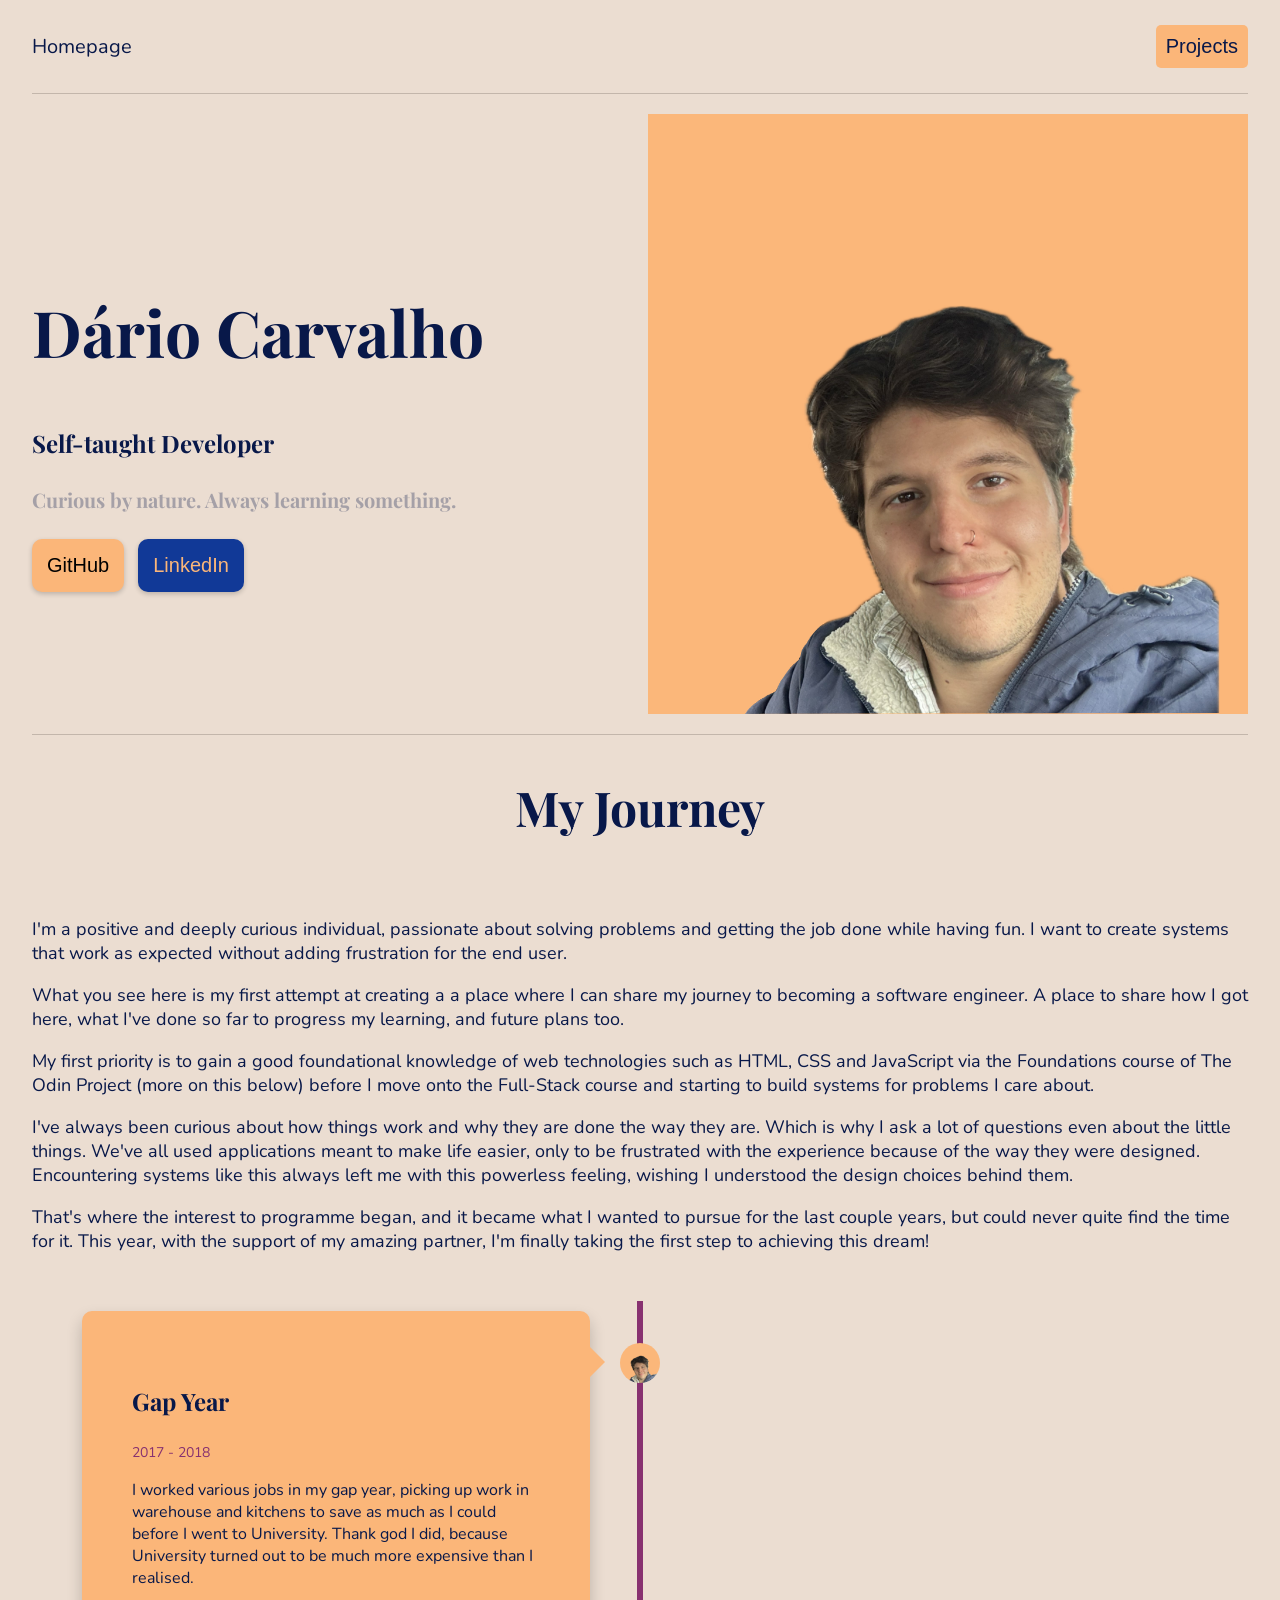
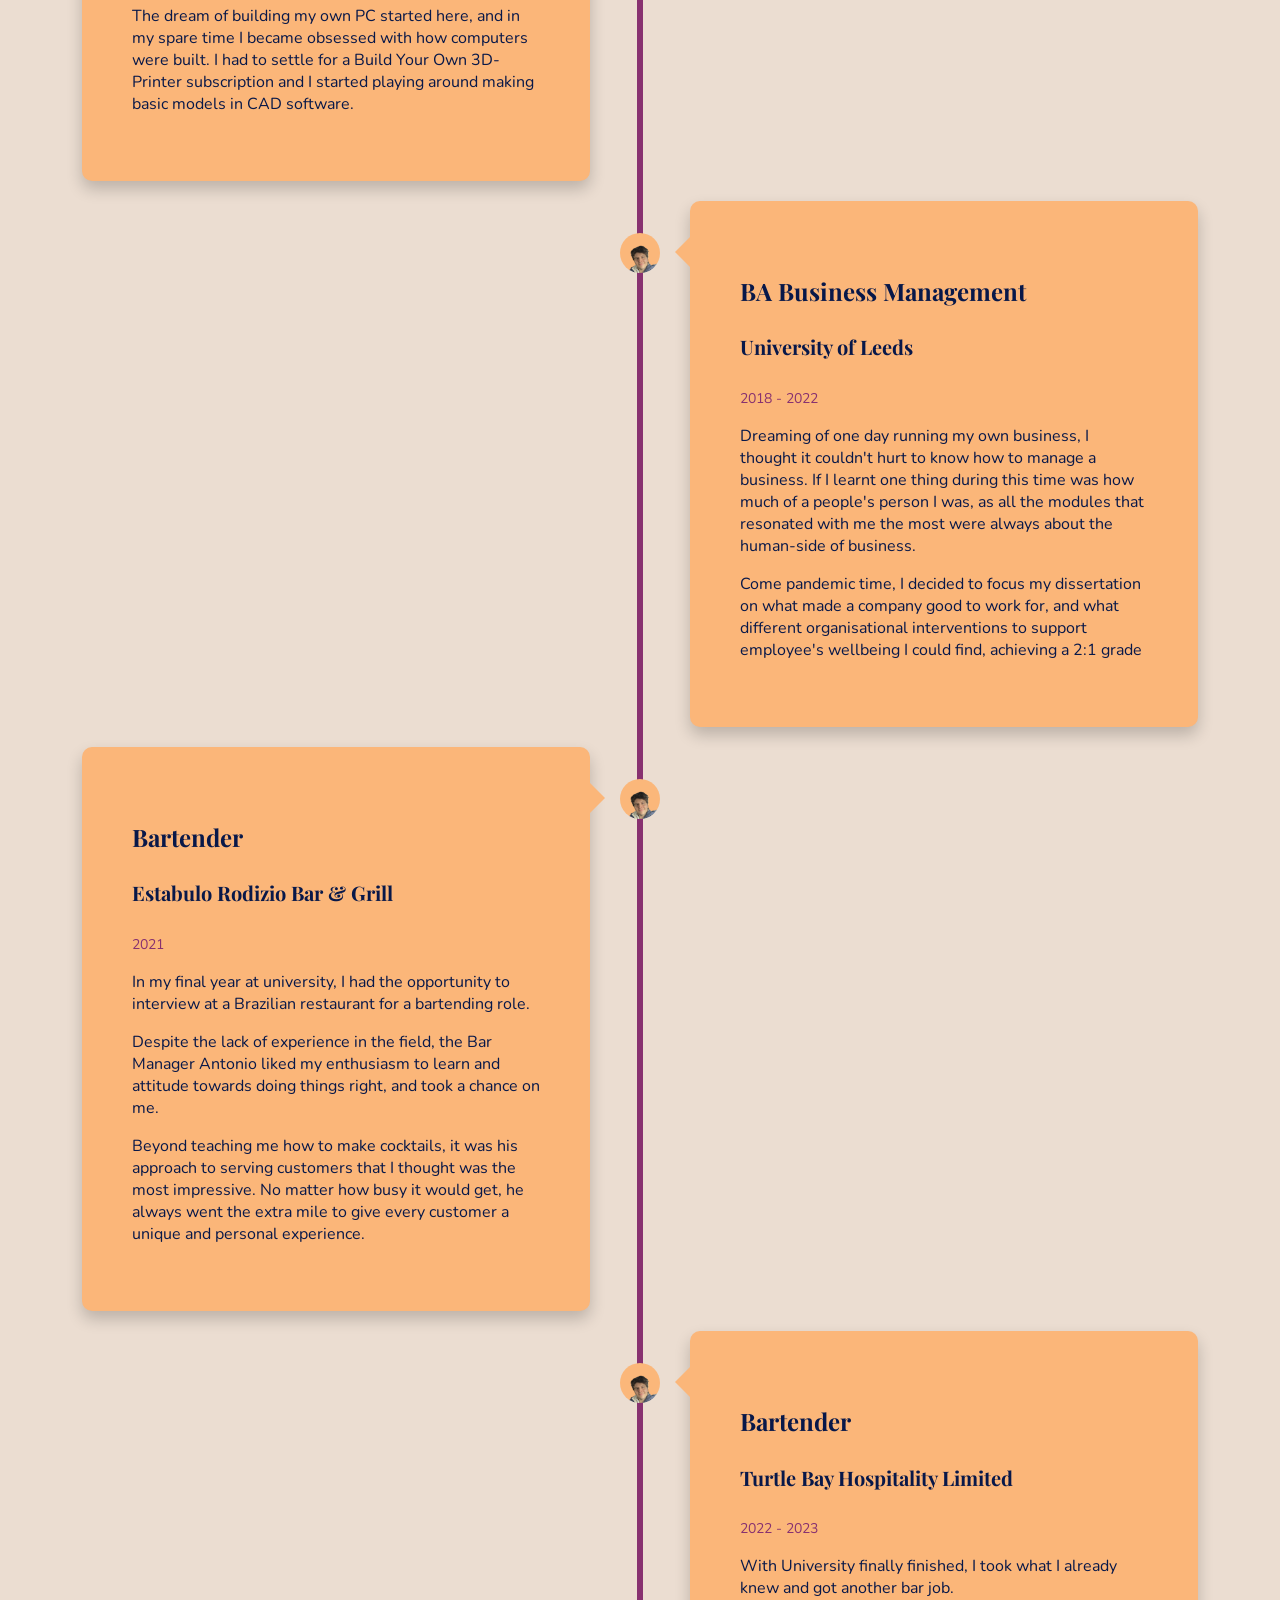
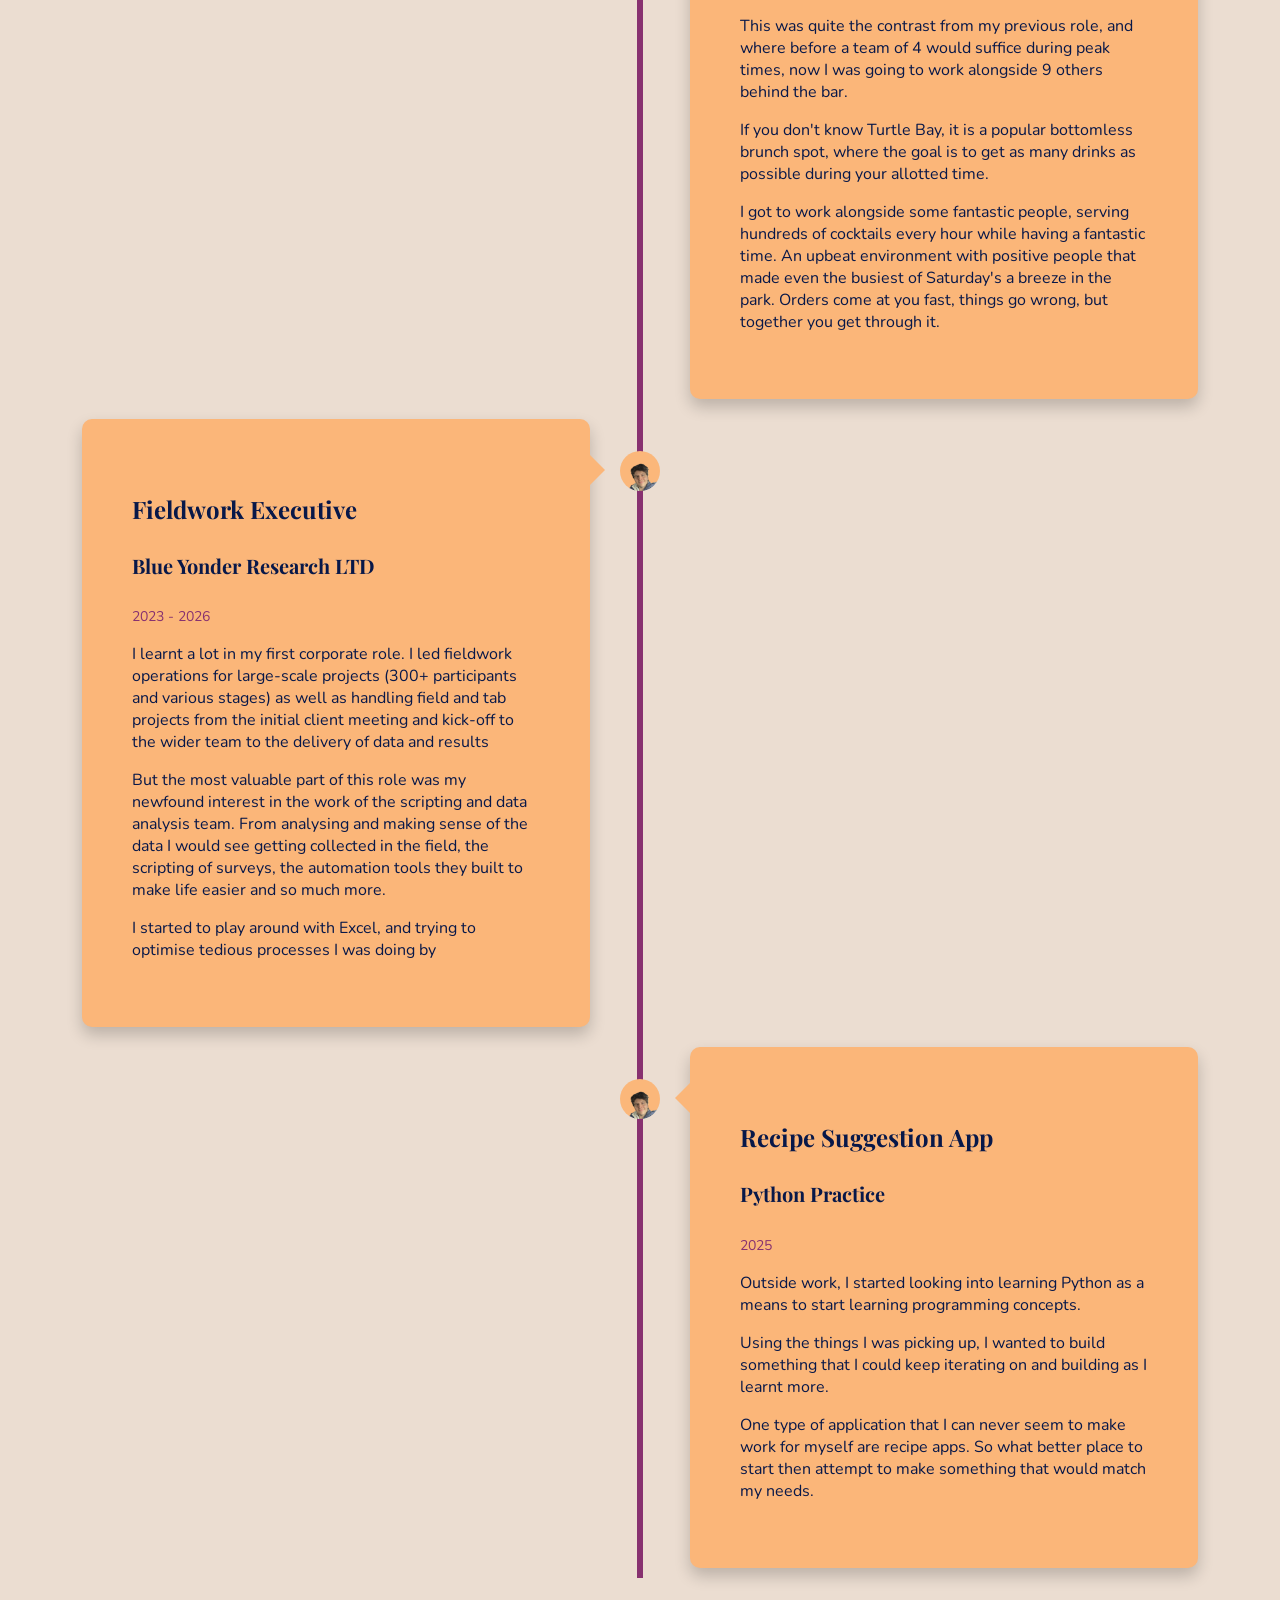
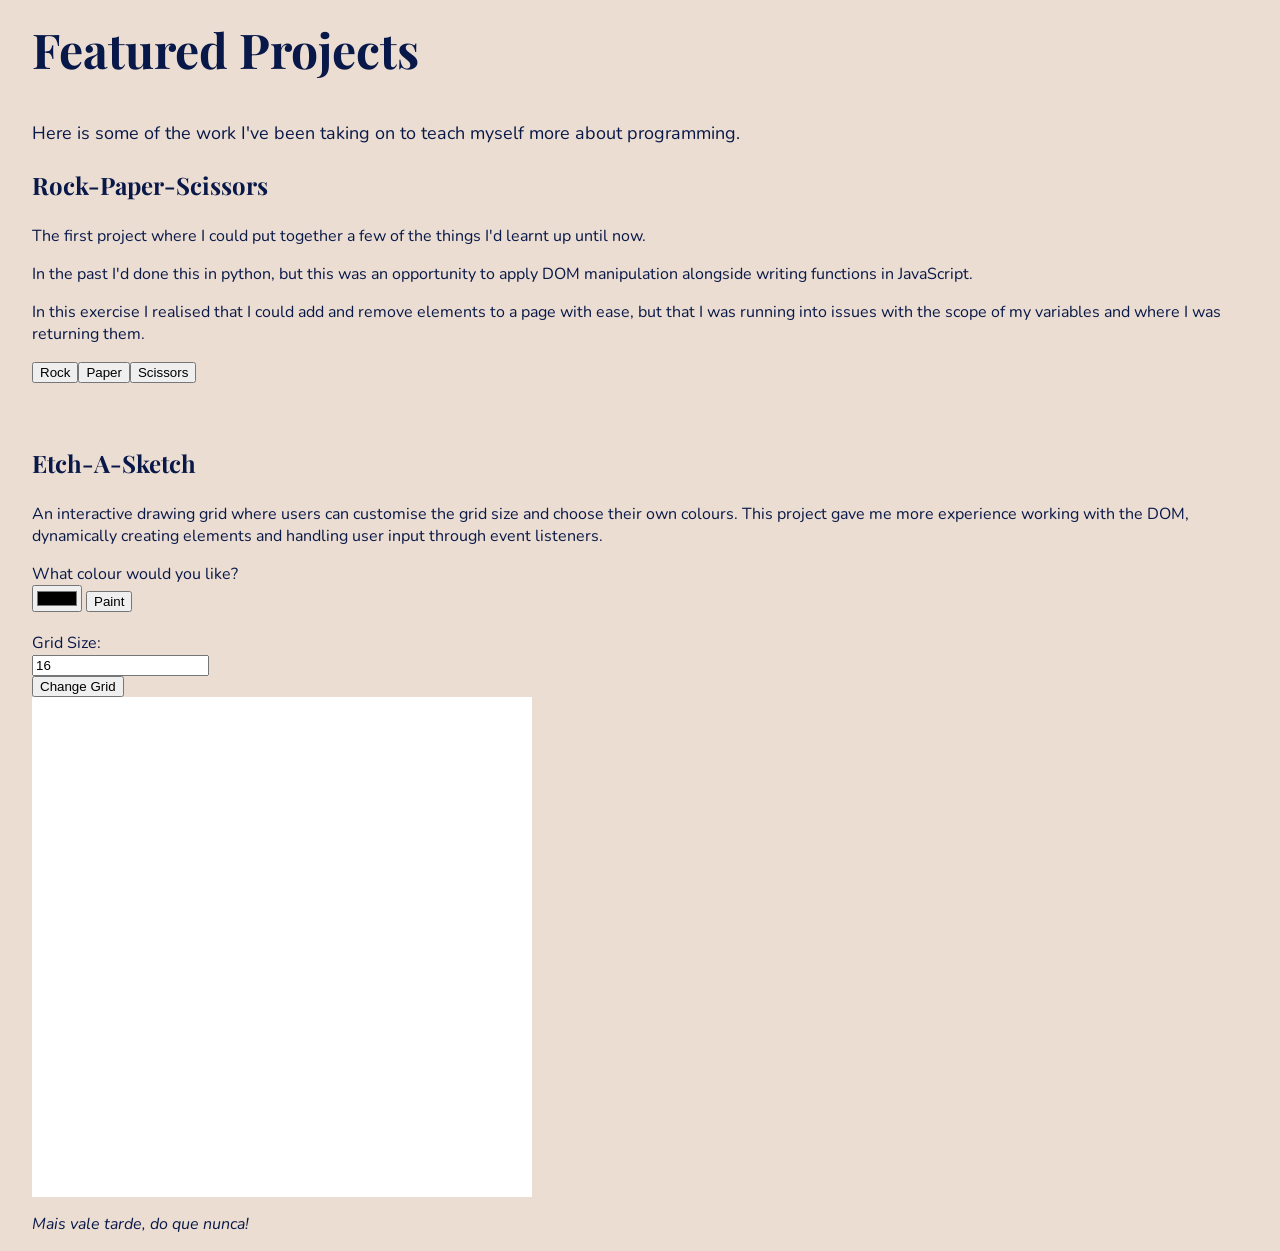
==== commit 21890c27: "Add socials to hero section" ====
--- a/index.html
+++ b/index.html
@@ -12,7 +12,7 @@
     <body class="default-txt-colour default-bck-colour">
 
         <header>
-            <nav class="container flex centre-vertical space-between padding-20-topbottom">
+            <nav class="container flex centre-vertical space-between padding-20-topbottom bottom-border">
                 <div class="nav-brand">
                     <a href="">Homepage</a>
                 </div>
@@ -21,11 +21,9 @@
                     <div class="dropdown">
                         <button class="dropbtn">Projects</button>
                         <div class="dropdown-content">
-                            <a href="./projects/the-odin-project/index.html">The Odin Project</a>
-                        </div>
-                    </div>
-                    <a href="./about/index.html">About</a>
-                    <a href="">Contact</a>
+                            <a href="./about/index.html">About</a>
+                        </div>
+                    </div>
                 </div>
             </nav>
         </header>
@@ -33,22 +31,26 @@
 
         <main>
             <!-- Welcome Section -->
-            <section class="hero primary">
+            <section class="hero">
                 <div class="container flex centre-vertical space-between padding-20-topbottom">  
                     <div class="hero_content wrap">
                         <h1>Dário Carvalho</h1>
                         <h3>Self-taught Developer</h3>
                         <h4 class="opaque">Curious by nature. Always learning something.</h4>
-                    </div>
-                    <img src="./IMG_5092.jpeg" alt="Portrait of creator">
+                        <div class="socials">
+                            <a href="https://github.com/DarioPiresCarvalho"><button class="primary-bck left-tilt">GitHub</button></a>
+                            <a href="https://www.linkedin.com/in/dario-carvalho/"><button class="secondary-bck primary-txt right-tilt">LinkedIn</button></a>
+                        </div>
+                    </div>
+                    <img src="./IMG_5092.jpeg" alt="Portrait of Dario">
                 </div>   
             </section>
 
 
             <!-- Timeline -->
             <section class="journey">
-                <div class="container">
-                    <h2>My Journey</h2>
+                <div class="container top-border">
+                    <h2 class="centre-text">My Journey</h2>
                     <div class="intro-text padding-20-topbottom">
                         <p>I'm a positive and deeply curious individual, passionate about solving problems and getting the job done while having fun. I want to create systems that work as expected without adding frustration for the end user.</p>
                         <p>What you see here is my first attempt at creating a a place where I can share my journey to becoming a software engineer. A place to share how I got here, what I've done so far to progress my learning, and future plans too.</p>
--- a/style.css
+++ b/style.css
@@ -2,7 +2,7 @@
 @import url('https://fonts.googleapis.com/css2?family=Playfair+Display:ital,wght@0,400..900;1,400..900&display=swap');
 
 
-/* UNIVERSAL */
+/**************** UNIVERSAL ****************/
 * {
     box-sizing: border-box;
 }
@@ -14,10 +14,12 @@
     margin: 0px;
 }
 
-
-
-
-/* COLOURS */
+a {
+    text-decoration: none;
+}
+
+
+/**************** COLOURS ****************/
 .default-bck-colour {
     background-color: #ebddd1
 }
@@ -26,37 +28,75 @@
     color: #081849;
 }
 
-.primary {
+.bottom-border {
+    border-bottom: 1px solid rgba(36, 29, 24, 0.2);
+}
+
+.top-border {
+    border-top: 1px solid rgba(36, 29, 24, 0.2)
+}
+
+
+/* FOR BACKGROUNDS */
+.primary-bck {
     background-color: #fbb679;
 }
 
-#opaque-primary {
+#opaque-primary-bck {
     background-color: rgba(251, 182, 121, 0.2);
 }
 
-.secondary {
+.secondary-bck {
     background-color: #113997;
 }
 
-#opaque-secondary {
+#opaque-secondary-bck {
     background-color: rgba(17, 57, 151, 0.15);
 }
 
-.accent {
+.accent-bck {
+    background-color: #873170;
+}
+
+/* FOR TEXT */
+
+.primary-txt {
+    color: #fbb679;
+}
+
+#opaque-primary-txt  {
+    color: rgba(251, 182, 121, 0.2);
+}
+
+.secondary-txt {
+    color: #113997;
+}
+
+#opaque-secondary-txt {
+    color: rgba(17, 57, 151, 0.15);
+}
+
+.accent-txt {
     color: #873170;
 }
+
 .opaque {
     opacity: 30%;
 }
-
-
-
-
-/* FONTS */
+.hero button .left:hover {
+    transform: rotate(-15deg);
+}
+
+
+
+/**************** FONTS ****************/
 body {
     font-family: 'Nunito', sans-serif;
 }
 
+h1, h2, h3, h4, h5, h6 {
+    font-family: "Playfair Display", sans-serif;
+}
 
 h1 {
     font-size: 64px;
@@ -72,7 +112,7 @@
 }
 
 h4 {
-    font-size: 20px;
+    font-size: 20px
 }
 
 p {
@@ -81,6 +121,7 @@
 
 small {
     font-size: 14px;
+    color: #873170;
 }
 
 .intro-text p {
@@ -88,51 +129,71 @@
 }
 
 
-
-/* LAYOUTS/SPACING */
-.flex {
-    display: flex;
-}
-
-.centre-vertical {
-    align-items: center;
-}
-
-.space-between {
-    justify-content: space-between;
-}
-
-.gap-10px {
-    gap: 10px;
-}
-
-.padding-20-topbottom {
-    padding: 20px 0px;
-}
-
-.wrap {
-    flex-wrap: wrap;
-}
-
-
-
-/* INDIVIDUAL SECTIONS */
-header {
-    border-bottom: 1px solid #893172;
-    font-size: 20px;
-}
-
-header a {
-    text-decoration: none;
-    color: #081849;
-}
-
+/**************** LAYOUTS/SPACING ****************/
 .container {
     max-width: 1400px;
     width: min(100% - 64px, 1400px);
     margin: 0px auto;
 }
 
+
+.flex {
+    display: flex;
+}
+
+.centre-text {
+    text-align: center;
+}
+
+.centre-vertical {
+    align-items: center;
+}
+
+.space-between {
+    justify-content: space-between;
+}
+
+.gap-10px {
+    gap: 10px;
+}
+
+.padding-20-topbottom {
+    padding: 20px 0px;
+}
+
+.wrap {
+    flex-wrap: wrap;
+}
+
+
+/* EFFECTS */
+
+.left-tilt {
+    transition: transform 0.2s 0s;
+}
+.left-tilt:hover {
+    transform: rotate(-15deg);
+}
+
+.right-tilt {
+    transition: transform 0.2s 0s;
+}
+.right-tilt:hover {
+    transform: rotate(15deg);
+}
+
+
+/**************** INDIVIDUAL SECTIONS ***************/ 
+
+/* HEADER */
+header {
+    font-size: 20px;
+}
+
+header a {
+    text-decoration: none;
+    color: #081849;
+}
 
 
 /* HEADER DROPDOWN BUTTON */
@@ -157,10 +218,8 @@
     background-color: #ebddd1;
     border-radius: 5px;
     min-width: 200px;
-    box-shadow: 0px 8
-h1, h2, h3, h4, h5, h6 {
-    font-family: "Playfair Display", sans-serif;
-}px 16px 0px rgba(0, 0, 0, 0.2);
+    right: 0;
+    box-shadow: 0px 8px 16px 0px rgba(0, 0, 0, 0.2);
 }
 
 .dropdown-content a {
@@ -178,7 +237,29 @@
   display: block;
 }
 
-
+/* HERO */
+
+.hero button {
+    border-radius: 10px;
+    border: none;
+    cursor: pointer;
+    font-size: 20px;
+    padding: 15px;
+    box-shadow: 0px 2px 5px 0px rgba(0 , 0 , 0 , 0.2);
+    margin-right: 10px;
+}
+
+.hero img {
+    max-width: 600px;
+}
+
+.hero a {
+    color: #081849;
+}
+
+.hero .primary-txt a {
+    color:#fbb679
+}
 
 /* TIMELINE CARDS   https://www.youtube.com/watch?v=t5AE66WgQD0 */
 .borderbox-timeline {
@@ -197,7 +278,13 @@
     background-color: #fbb679;
     position: relative;
     border-radius: 10px;
-}
+    box-shadow: 0px 8px 16px 0px rgba(0, 0, 0, 0.2);
+}
+
+.text-box:hover {
+    transform: scale(1.005);
+}
+
 
 .left-card {
     left: 0;
@@ -226,7 +313,7 @@
     position: absolute;
     width: 6px;
     height: 100%;
-    background: #fbb679;
+    background: #873170;
     top: 0;
     left: 50%;
     margin-left: -3px;
@@ -241,7 +328,7 @@
     z-index: 1;
     border-top: 15px solid transparent;
     border-bottom: 15px solid transparent;
-    border-left: 15px solid white;
+    border-left: 15px solid #fbb679;
     right: -15px;
 }
 
@@ -253,32 +340,17 @@
     z-index: 1;
     border-top: 15px solid transparent;
     border-bottom: 15px solid transparent;
-    border-right: 15px solid white;
+    border-right: 15px solid #fbb679;
     left: -15px;
 }
 
-    /* CARD DESIGN */
-
-
-
-
-
-
-
-.hero img {
-    max-width: 600px;
-}
-
+
+/**************** PROJECTS ****************/
 
 #etch-a-sketch {
     h1 {
     text-align: center;
     }
-/* 
-    .block {
-        display: flex;
-        justify-content: center;
-    } */
 
     .options {
         display: flex;
@@ -307,17 +379,15 @@
 }
 
 
-a {
-    color: #011e40;
-    text-decoration: none;
-}
-
-
-
-/* MOBILE */
-h1, h2, h3, h4, h5, h6 {
-    font-family: "Playfair Display", sans-serif;
-}
+/* CARD DESIGN */
+
+
+
+
+
+
+
+/**************** MOBILE ****************/
 @media screen and (max-width: 600px) {
 
     /* HERO LAYOUT */
@@ -360,4 +430,5 @@
         left: -15px
     }
 
-}+}
+
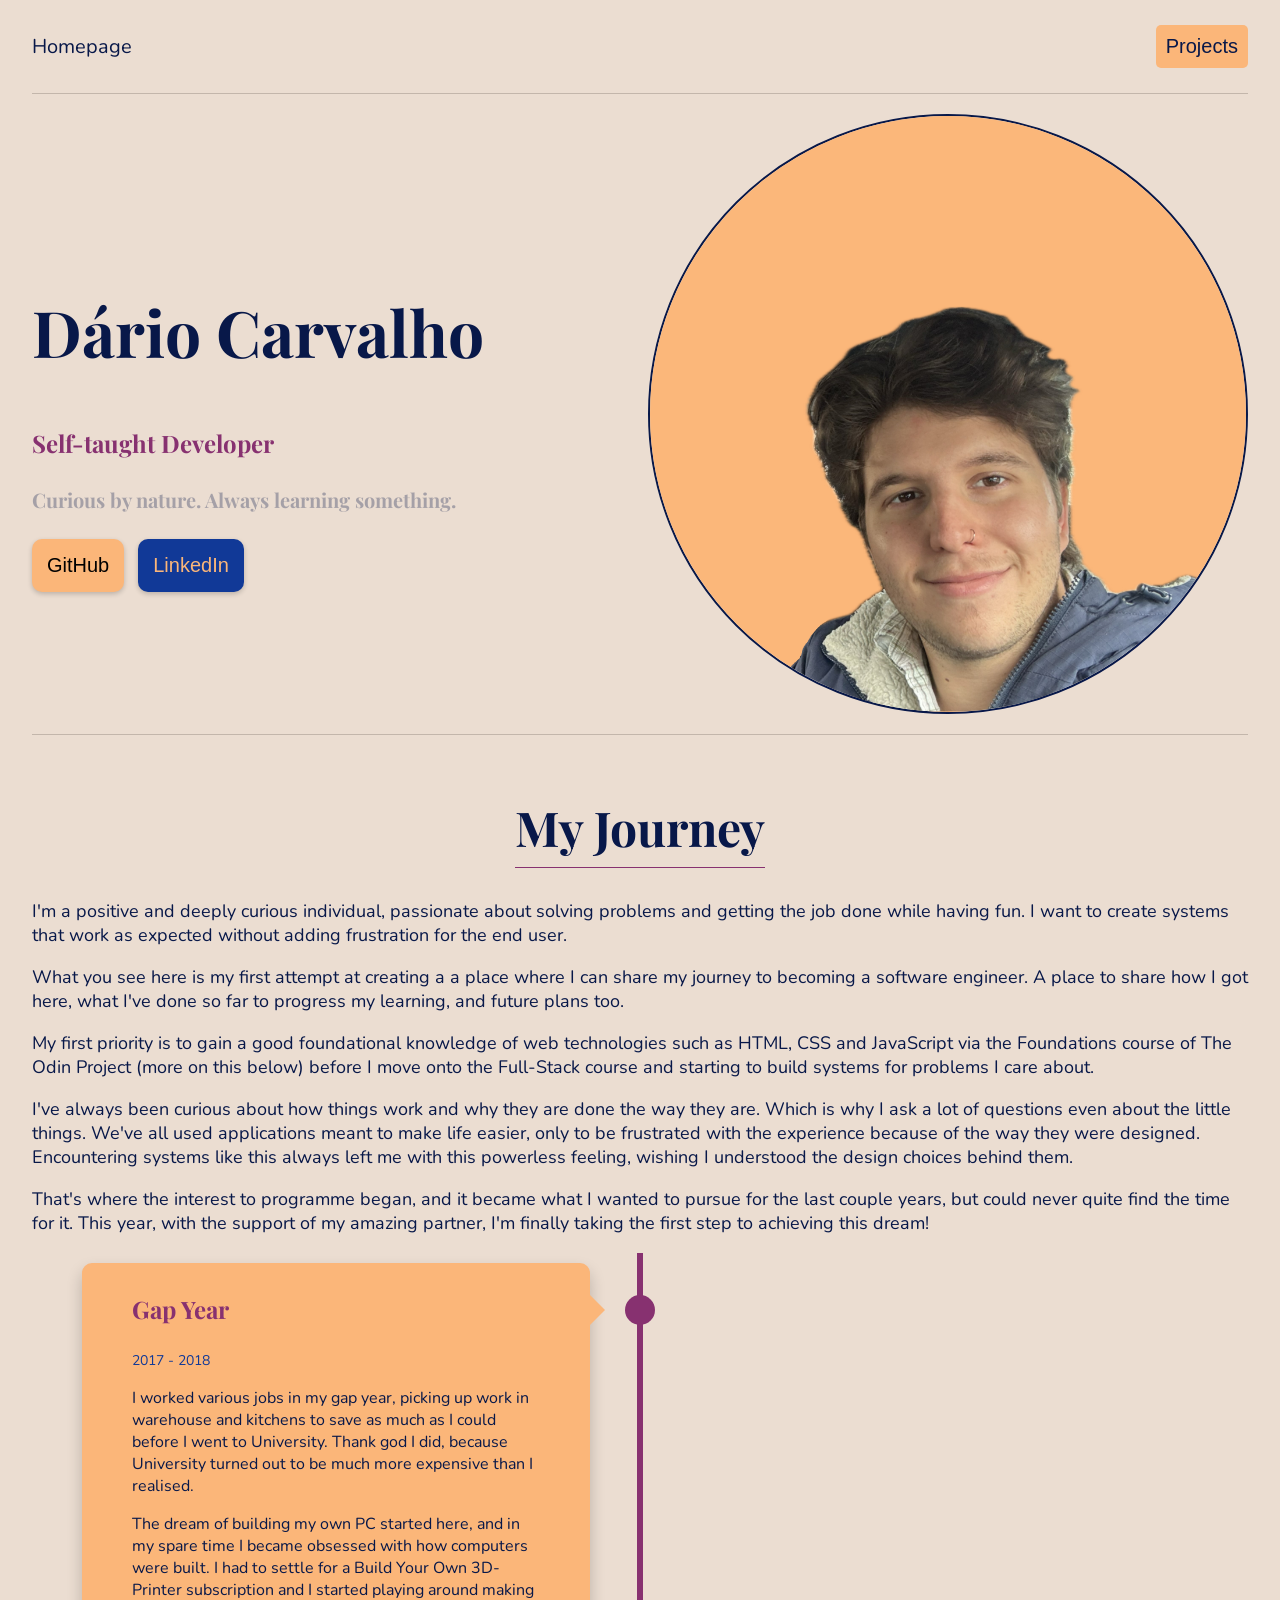
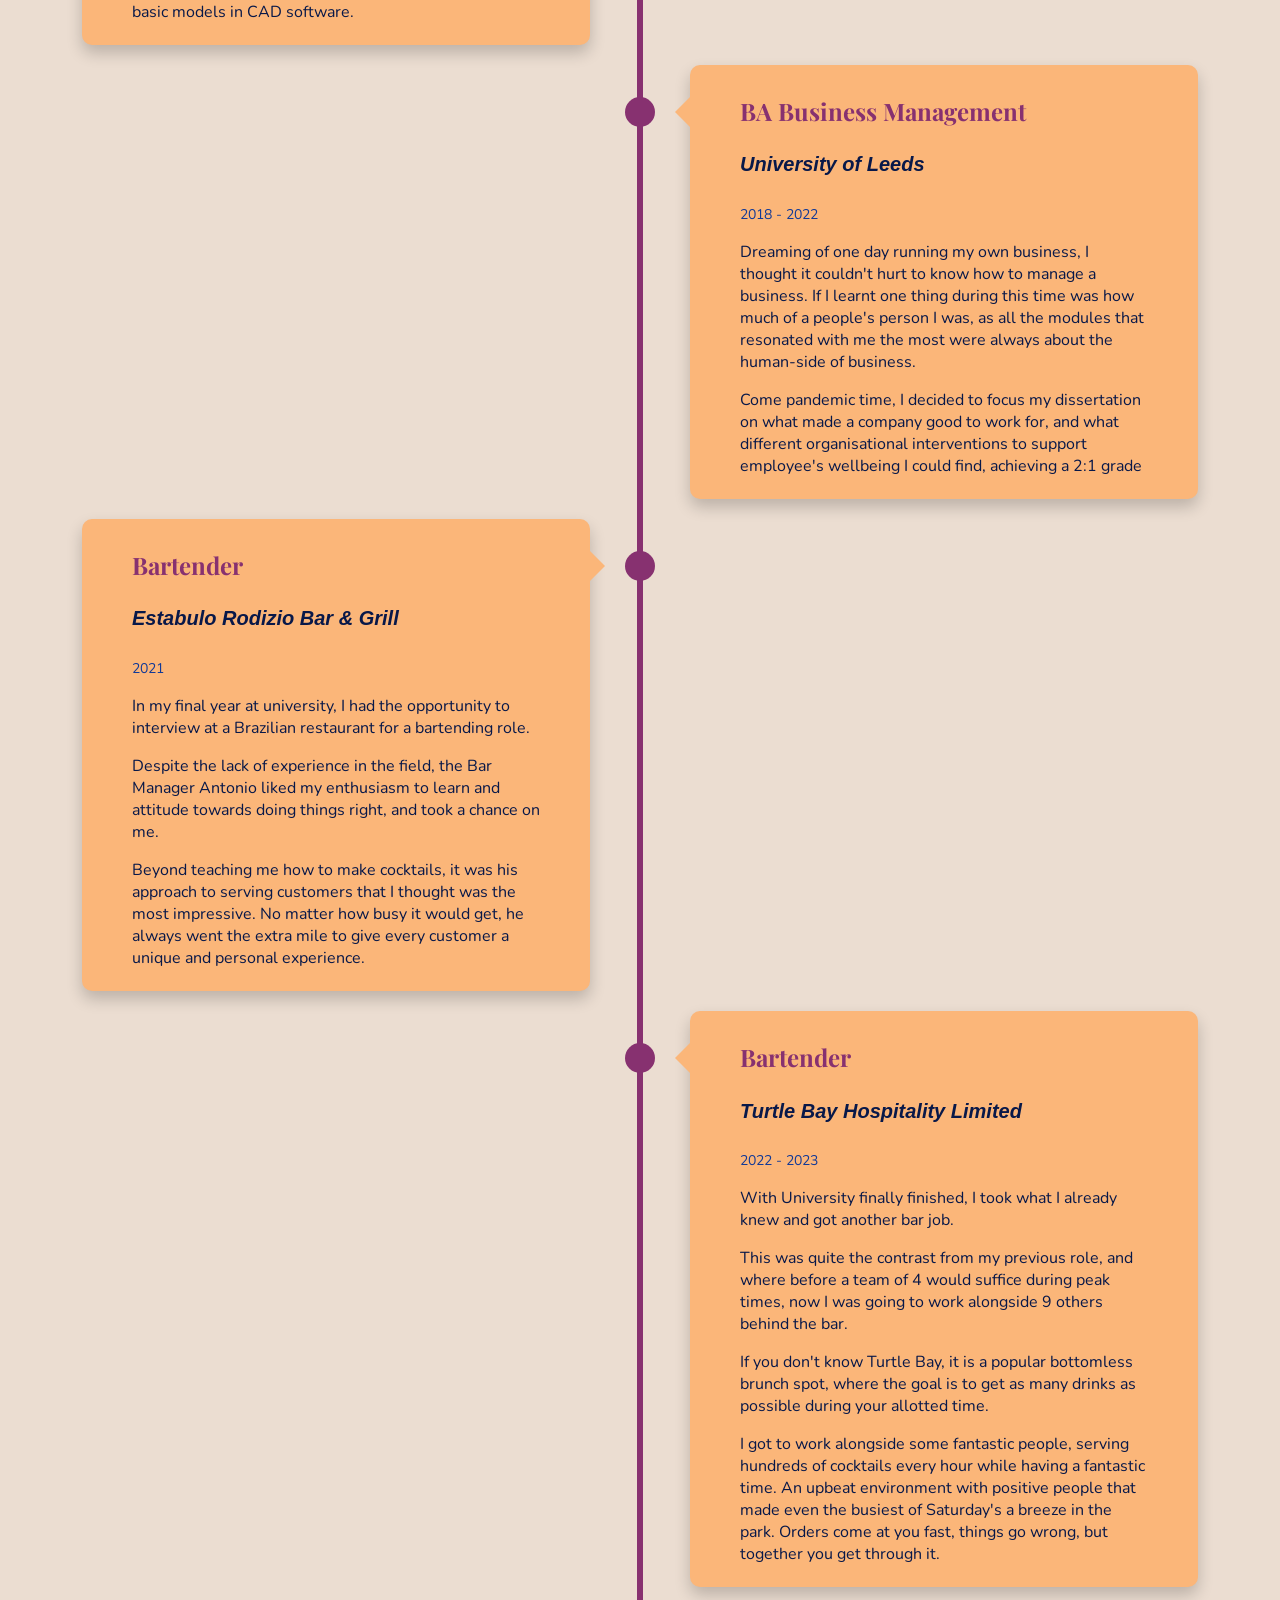
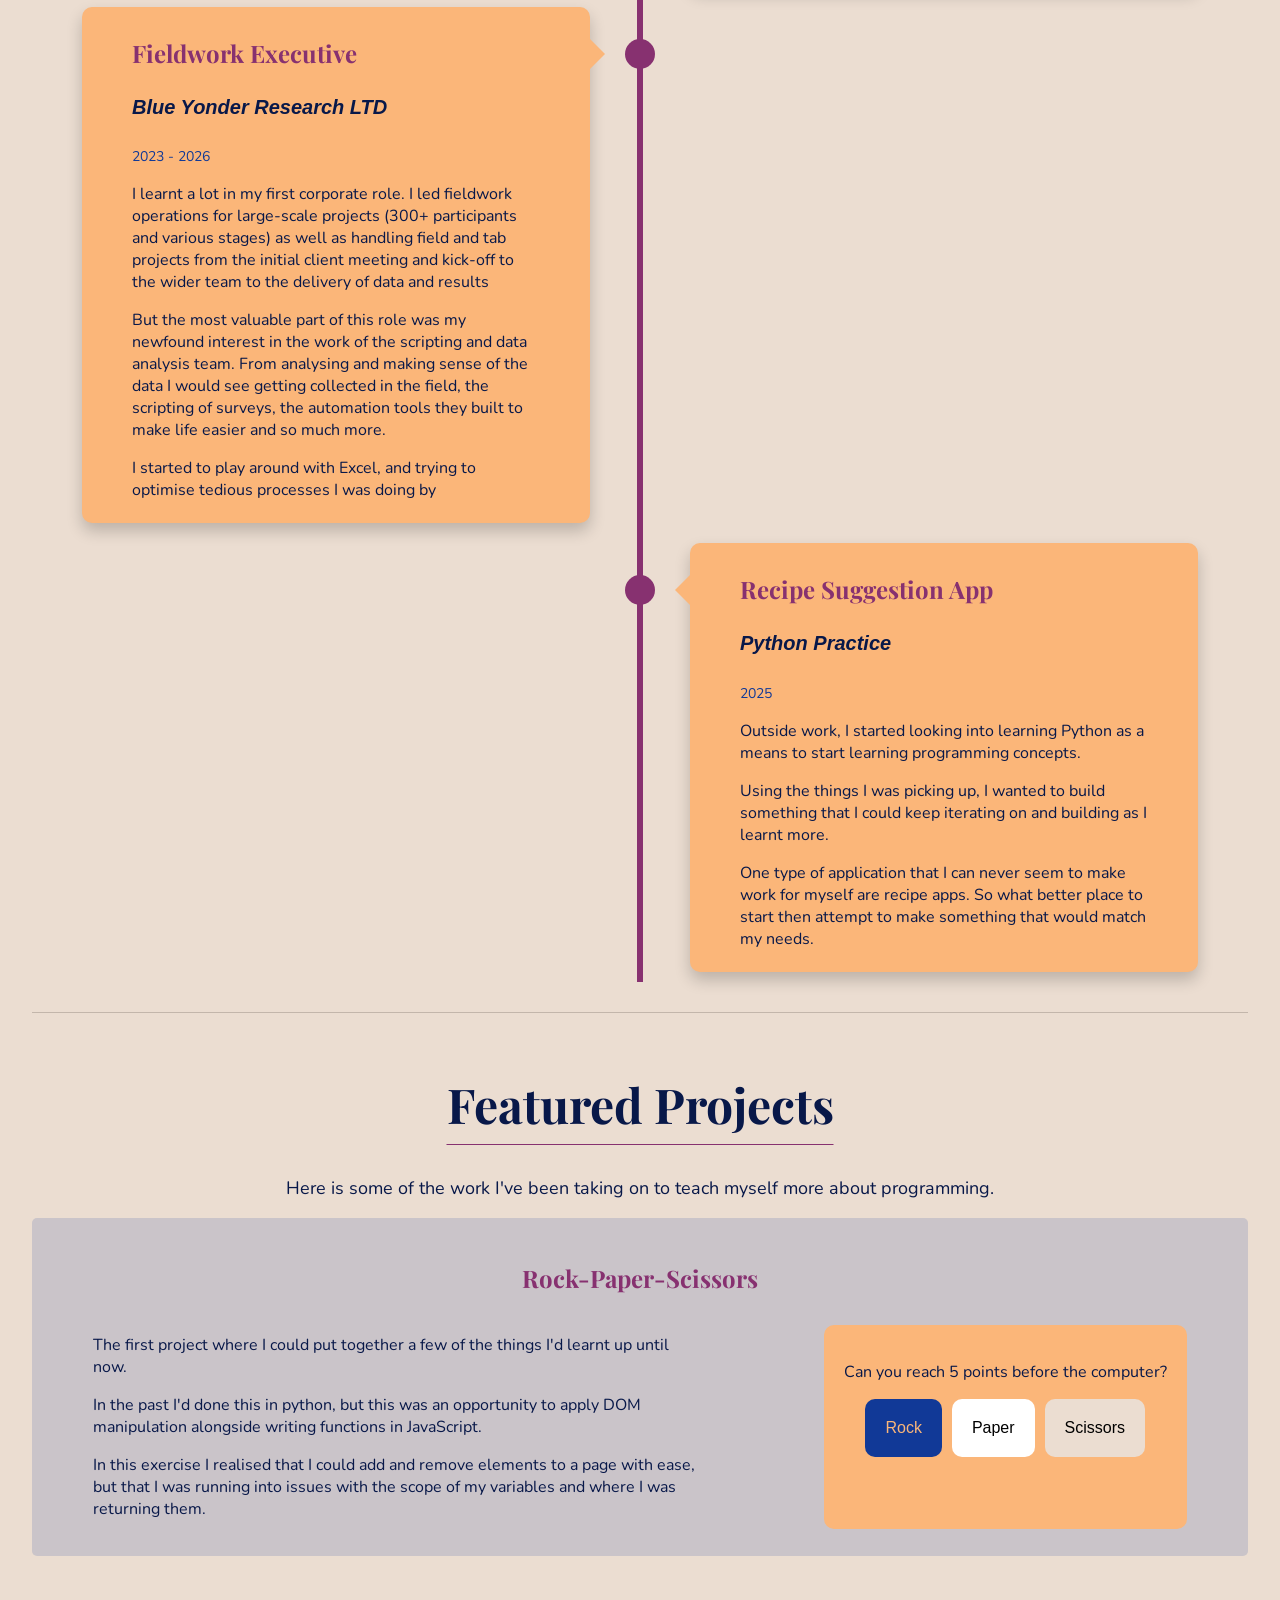
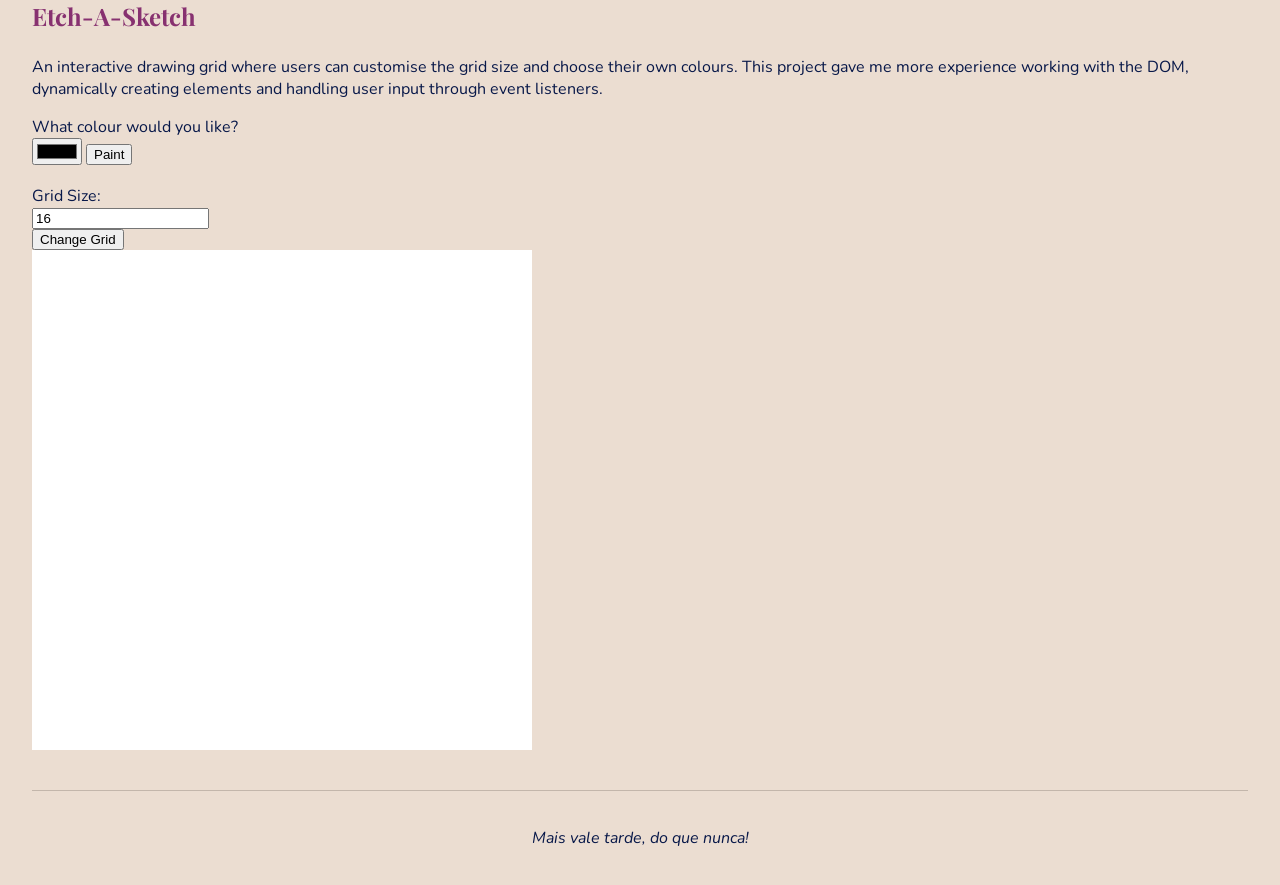
==== commit 2d45fa54: "Finish Journey look for now and start on projects" ====
--- a/index.html
+++ b/index.html
@@ -49,9 +49,9 @@
 
             <!-- Timeline -->
             <section class="journey">
-                <div class="container top-border">
-                    <h2 class="centre-text">My Journey</h2>
-                    <div class="intro-text padding-20-topbottom">
+                <div class="container top-border bottom-border padding-20-topbottom">
+                    <h2 class="centre-text underline">My Journey</h2>
+                    <div class="intro-text" >
                         <p>I'm a positive and deeply curious individual, passionate about solving problems and getting the job done while having fun. I want to create systems that work as expected without adding frustration for the end user.</p>
                         <p>What you see here is my first attempt at creating a a place where I can share my journey to becoming a software engineer. A place to share how I got here, what I've done so far to progress my learning, and future plans too.</p>
                         <p>My first priority is to gain a good foundational knowledge of web technologies such as HTML, CSS and JavaScript via the Foundations course of The Odin Project (more on this below) before I move onto the Full-Stack course and starting to build systems for problems I care about.</p>
@@ -61,18 +61,18 @@
                     
                     <div class="borderbox-timeline">
                         <article class="timeline-item left-card">
-                            <img src="./IMG_5092.jpeg">
+                            <div class="timelogo"></div>
                             <div class="text-box">
                                 <h3>Gap Year</h3>
                                 <small>2017 - 2018</small>
                                 <p>I worked various jobs in my gap year, picking up work in warehouse and kitchens to save as much as I could before I went to University. Thank god I did, because University turned out to be much more expensive than I realised.</p>
                                 <p>The dream of building my own PC started here, and in my spare time I became obsessed with how computers were built. I had to settle for a Build Your Own 3D-Printer subscription and I started playing around making basic models in CAD software.</p>
-                                <span class="left-container-arrow"></span>
+                                <span class="left-container-arrow"></span>                                
                             </div>
                         </article>
 
                         <article class="timeline-item right-card">
-                            <img src="./IMG_5092.jpeg">
+                            <div class="timelogo"></div>
                             <div class="text-box">
                                 <h3>BA Business Management</h3>
                                 <h4>University of Leeds</h4>
@@ -84,7 +84,7 @@
                         </article>
 
                         <article class="timeline-item left-card">
-                            <img src="./IMG_5092.jpeg">
+                            <div class="timelogo"></div>
                             <div class="text-box">
                                 <h3>Bartender</h3>
                                 <h4>Estabulo Rodizio Bar & Grill</h4>
@@ -97,7 +97,7 @@
                         </article>
 
                         <article class="timeline-item right-card">
-                            <img src="./IMG_5092.jpeg">
+                            <div class="timelogo"></div>
                             <div class="text-box">
                                 <h3>Bartender</h3>
                                 <h4>Turtle Bay Hospitality Limited</h4>
@@ -111,7 +111,7 @@
                         </article>
 
                         <article class="timeline-item left-card">
-                            <img src="./IMG_5092.jpeg">
+                            <div class="timelogo"></div>
                             <div class="text-box">
                                 <h3>Fieldwork Executive</h3>
                                 <h4>Blue Yonder Research LTD</h4>
@@ -125,7 +125,7 @@
 
 
                         <article class="timeline-item right-card">
-                            <img src="./IMG_5092.jpeg">
+                            <div class="timelogo"></div>
                             <div class="text-box">
                                 <h3>Recipe Suggestion App</h3>
                                 <h4>Python Practice</h4>
@@ -145,28 +145,33 @@
 
             <!-- Projects -->
             <section class="projects">
-                <div class="container">
+                <div class="container padding-20-topbottom">
                     <!-- MAYBE NEW TITLE TO MATCH CONTENT I.E. SPECIFICALLY LEARNING -->
-                    <h2>Featured Projects</h2> 
-                    <div class="intro-text">
+                    <h2 class="centre-text underline">Featured Projects</h2> 
+                    <div class="intro-text centre-text">
                         <p>Here is some of the work I've been taking on to teach myself more about programming.</p>
                     </div>
 
-                    <article class="project-card">
-                        <h3>Rock-Paper-Scissors</h3>
-                        <p>The first project where I could put together a few of the things I'd learnt up until now.</p>
-                        <p>In the past I'd done this in python, but this was an opportunity to apply DOM manipulation alongside writing functions in JavaScript.</p>
-                        <p>In this exercise I realised that I could add and remove elements to a page with ease, but that I was running into issues with the scope of my variables and where I was returning them.</p>
-                        <div id="rock-paper-scissors">
-                            <div class="gameplay">
-                                <div id = 'choices'></div>
-                                <div id = 'rounds'></div>
-                                <div id = 'winner'></div>
+                    <article class="project-card padding-20-topbottom rounded-corners-5px" id="opaque-secondary-bck">
+                        <h3 class="centre-text">Rock-Paper-Scissors</h3>
+                        <div class="flex space-around centre-vertical">
+                            <div class="max-width">
+                                <p>The first project where I could put together a few of the things I'd learnt up until now.</p>
+                                <p>In the past I'd done this in python, but this was an opportunity to apply DOM manipulation alongside writing functions in JavaScript.</p>
+                                <p>In this exercise I realised that I could add and remove elements to a page with ease, but that I was running into issues with the scope of my variables and where I was returning them.</p>
+                            </div>
+                            <div id="rock-paper-scissors">
+                                <div class="gameplay centre-text flex-vertical centre-vertical">
+                                    <p>Can you reach 5 points before the computer?</p>
+                                    <div id = 'choices' class="flex gap-10px"></div>
+                                    <div id = 'rounds'></div>
+                                    <div id = 'winner'></div>
+                                </div>
                             </div>
                         </div>
                     </article>
 
-                    <article class="project-card">
+                    <article class="project-card padding-20-topbottom ">
                         <h3>Etch-A-Sketch</h3>
                         <p>An interactive drawing grid where users can customise the grid size and choose their own colours. This project gave me more experience working with the DOM, dynamically creating elements and handling user input through event listeners.</p>
                         <div id="etch-a-sketch">
@@ -196,8 +201,8 @@
 
 
         <footer>
-            <div class="container">
-                <p><em>Mais vale tarde, do que nunca!</em></p>
+            <div class="container top-border padding-20-topbottom">
+                <p class="centre-text"><em>Mais vale tarde, do que nunca!</em></p>
             </div>
         </footer>
 
--- a/style.css
+++ b/style.css
@@ -109,10 +109,11 @@
 
 h3 {
     font-size: 24px;
+    color: #873170;
 }
 
 h4 {
-    font-size: 20px
+    font-size: 20px;
 }
 
 p {
@@ -121,7 +122,6 @@
 
 small {
     font-size: 14px;
-    color: #873170;
 }
 
 .intro-text p {
@@ -136,15 +136,23 @@
     margin: 0px auto;
 }
 
-
 .flex {
     display: flex;
 }
 
+.flex-vertical {
+    display: flex;
+    flex-direction: column;
+}
+
 .centre-text {
     text-align: center;
 }
 
+.centre-horizontal {
+    justify-content: center;
+}
+
 .centre-vertical {
     align-items: center;
 }
@@ -153,6 +161,10 @@
     justify-content: space-between;
 }
 
+.space-around {
+    justify-content: space-around;
+}
+
 .gap-10px {
     gap: 10px;
 }
@@ -165,6 +177,10 @@
     flex-wrap: wrap;
 }
 
+.rounded-corners-5px {
+    border-radius: 5px;
+}
+
 
 /* EFFECTS */
 
@@ -182,6 +198,11 @@
     transform: rotate(15deg);
 }
 
+
+.underline {
+    text-decoration: underline solid 1px #873170;
+    text-underline-offset: 20px;
+}
 
 /**************** INDIVIDUAL SECTIONS ***************/ 
 
@@ -251,6 +272,8 @@
 
 .hero img {
     max-width: 600px;
+    border-radius: 50%;
+    border: 2px solid #081849;
 }
 
 .hero a {
@@ -261,7 +284,8 @@
     color:#fbb679
 }
 
-/* TIMELINE CARDS   https://www.youtube.com/watch?v=t5AE66WgQD0 */
+/* JOURNEY CARDS   https://www.youtube.com/watch?v=t5AE66WgQD0 */
+
 .borderbox-timeline {
     position: relative;
     margin: 10px auto;
@@ -273,8 +297,16 @@
     position: relative;
 }
 
+.timeline-item h4 {
+    font-style: italic;
+}
+
+.timeline-item small {
+    color: #113997;
+}
+
 .text-box {
-    padding: 50px;
+    padding: 6px 50px;
     background-color: #fbb679;
     position: relative;
     border-radius: 10px;
@@ -282,7 +314,7 @@
 }
 
 .text-box:hover {
-    transform: scale(1.005);
+    transform: scale(1.005)
 }
 
 
@@ -294,18 +326,19 @@
     left: 50%;
 }
 
-.timeline-item img {
-    width: 40px;
-    height: 40px;
+.timelogo {
+    background-color: #873170;
+    width: 30px;
+    height: 30px;
     position: absolute;
     border-radius: 50%;
-    right: -20px;
+    right: -15px;
     top: 42px;
     z-index: 10;
 }
 
-.right-card img {
-    left: -20px
+.right-card .timelogo {
+    left: -15px
 }
 
 .borderbox-timeline::after {
@@ -323,7 +356,7 @@
 .left-container-arrow {
     width: 0;
     height: 0;
-    top: 36px;
+    top: 32px;
     position: absolute;
     z-index: 1;
     border-top: 15px solid transparent;
@@ -335,7 +368,7 @@
 .right-container-arrow {
     width: 0;
     height: 0;
-    top: 36px;
+    top: 32px;
     position: absolute;
     z-index: 1;
     border-top: 15px solid transparent;
@@ -347,6 +380,50 @@
 
 /**************** PROJECTS ****************/
 
+
+/* PROJECT CARD DESIGN */
+
+.max-width {
+    max-width: 50%;
+}
+
+
+/* ROCK PAPER SCISSORS */
+#rock-paper-scissors {
+    background-color: #fbb679;
+    padding: 20px;
+    border-radius: 10px;
+}
+
+.gameplay h1 {
+    font-size: 36px;
+    color: #081849;
+}
+
+#choices button {
+    border-radius: 10px;
+    font-size: 16px;
+    padding: 20px;
+    border: none;
+    cursor: pointer;
+}
+
+#choices .rock {
+    background-color: #113997;
+    color: #fbb679;
+}
+
+#choices .paper {
+    background-color: white;
+}
+
+#choices .scissors {
+    background-color: #ebddd1;
+}
+
+
+
+
 #etch-a-sketch {
     h1 {
     text-align: center;
@@ -358,7 +435,7 @@
         gap: 20px;
     }
 
-    p{
+    p {
         margin: 0px;
     }
 
@@ -379,7 +456,6 @@
 }
 
 
-/* CARD DESIGN */
 
 
 
@@ -420,12 +496,12 @@
         left: 0;
     }
 
-    .left-card img, .right-card img {
-        left: 10px;
+    .left-card .timelogo, .right-card .timelogo {
+        left: 16px;
     }
 
     .left-container-arrow, .right-container-arrow {
-        border-right: 15px solid white;
+        border-right: 15px solid #fbb679;
         border-left: 0px;
         left: -15px
     }
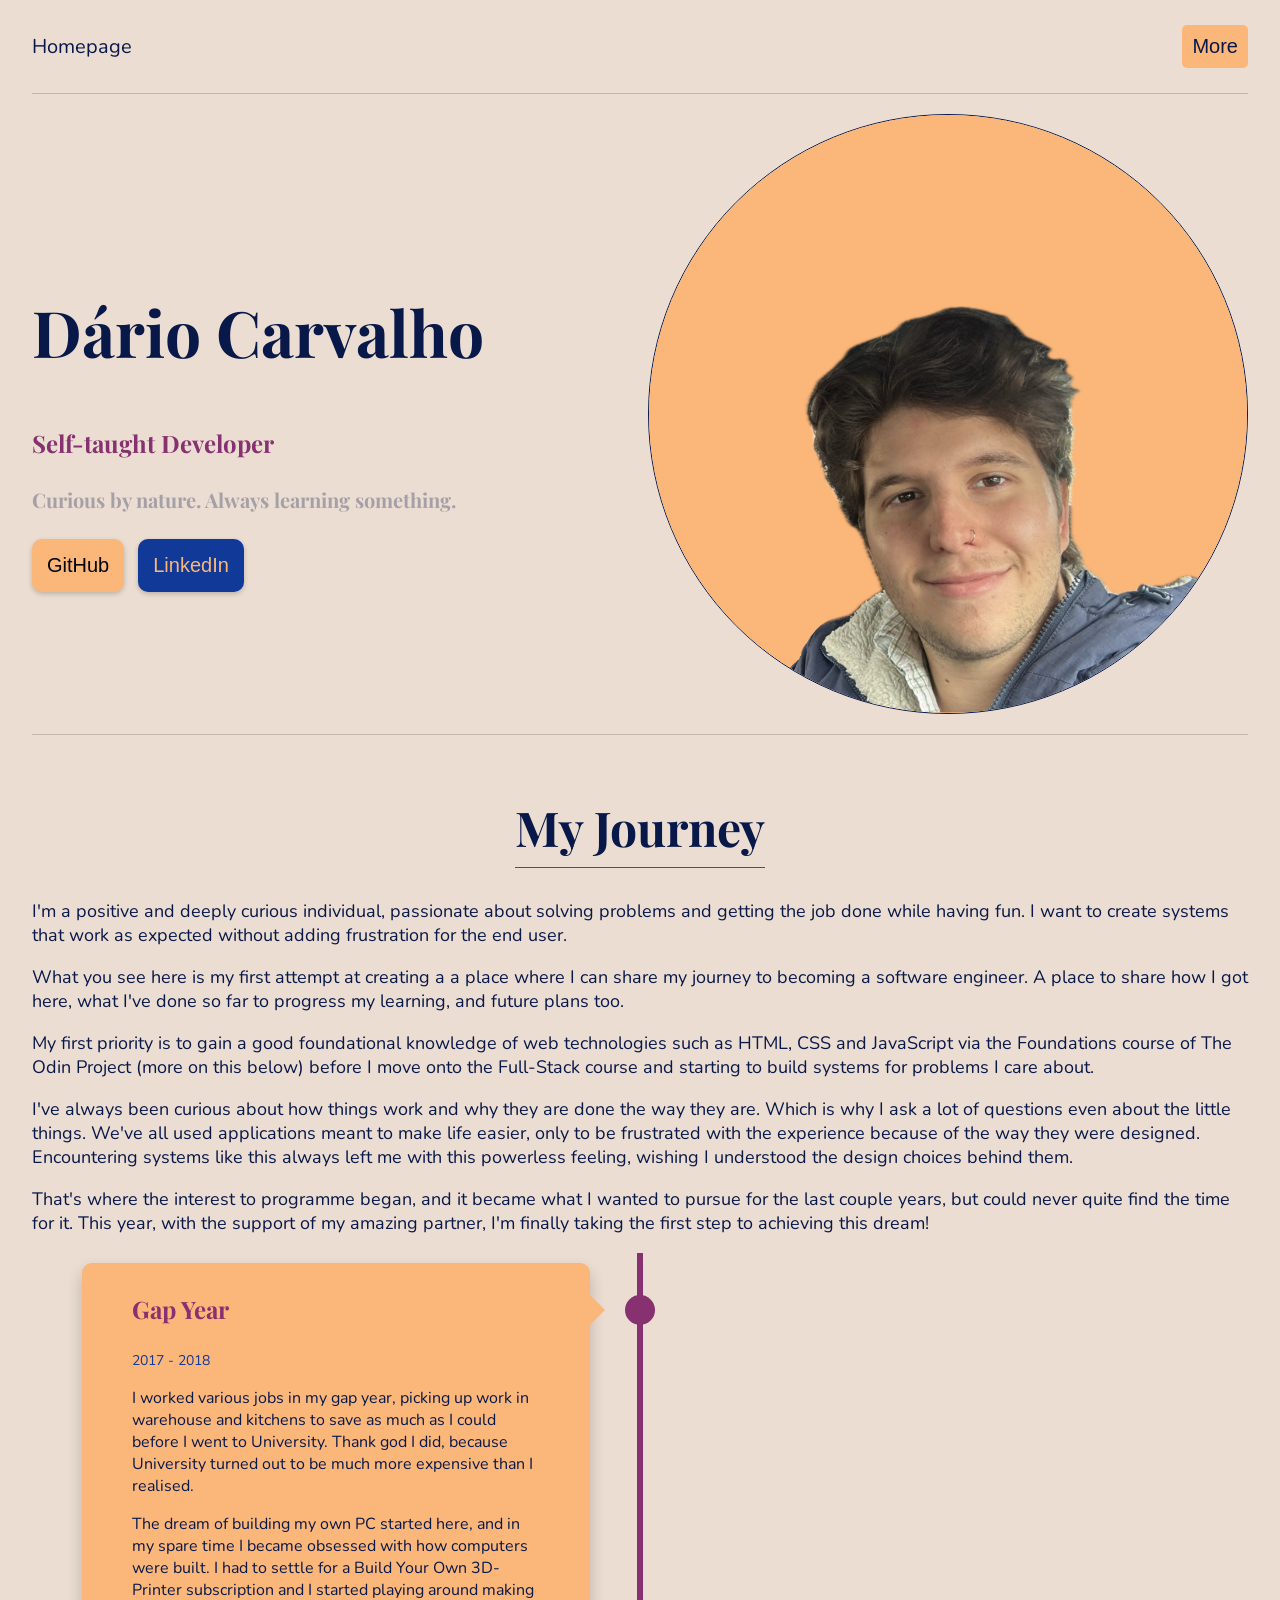
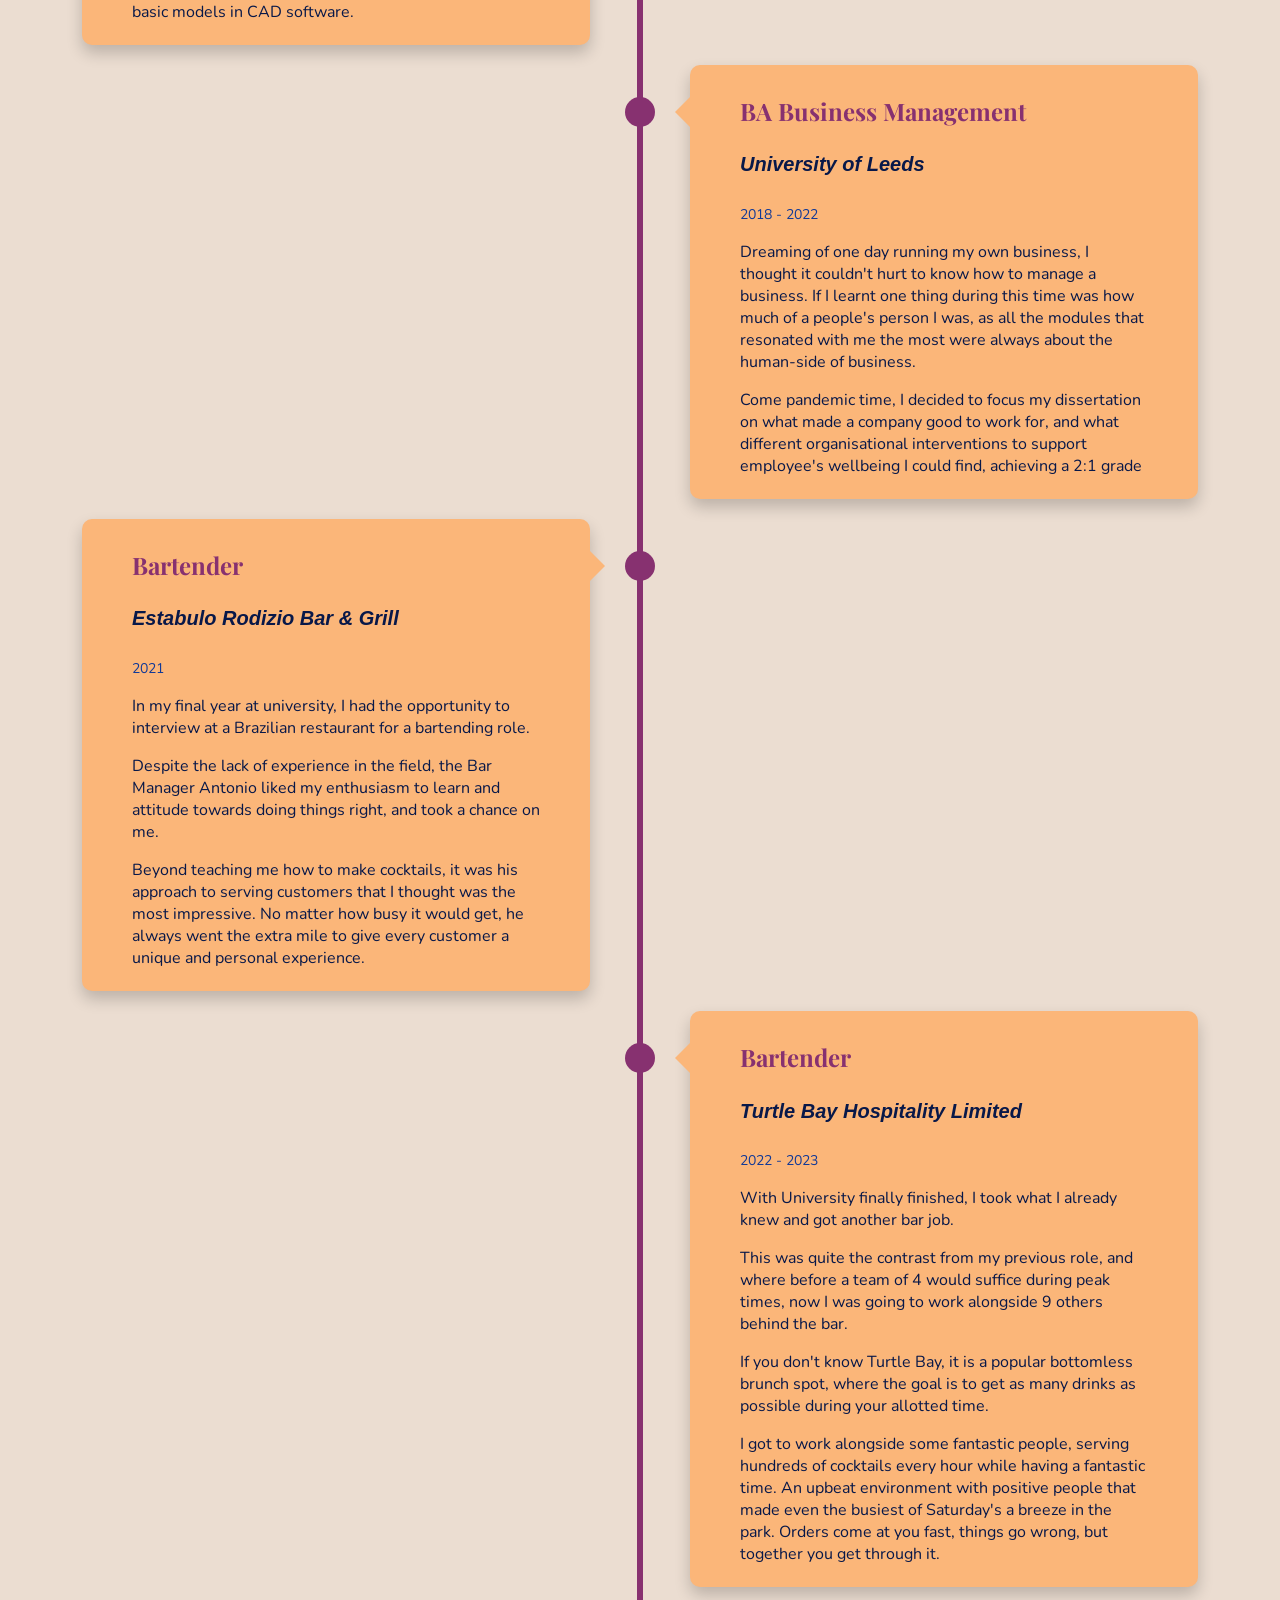
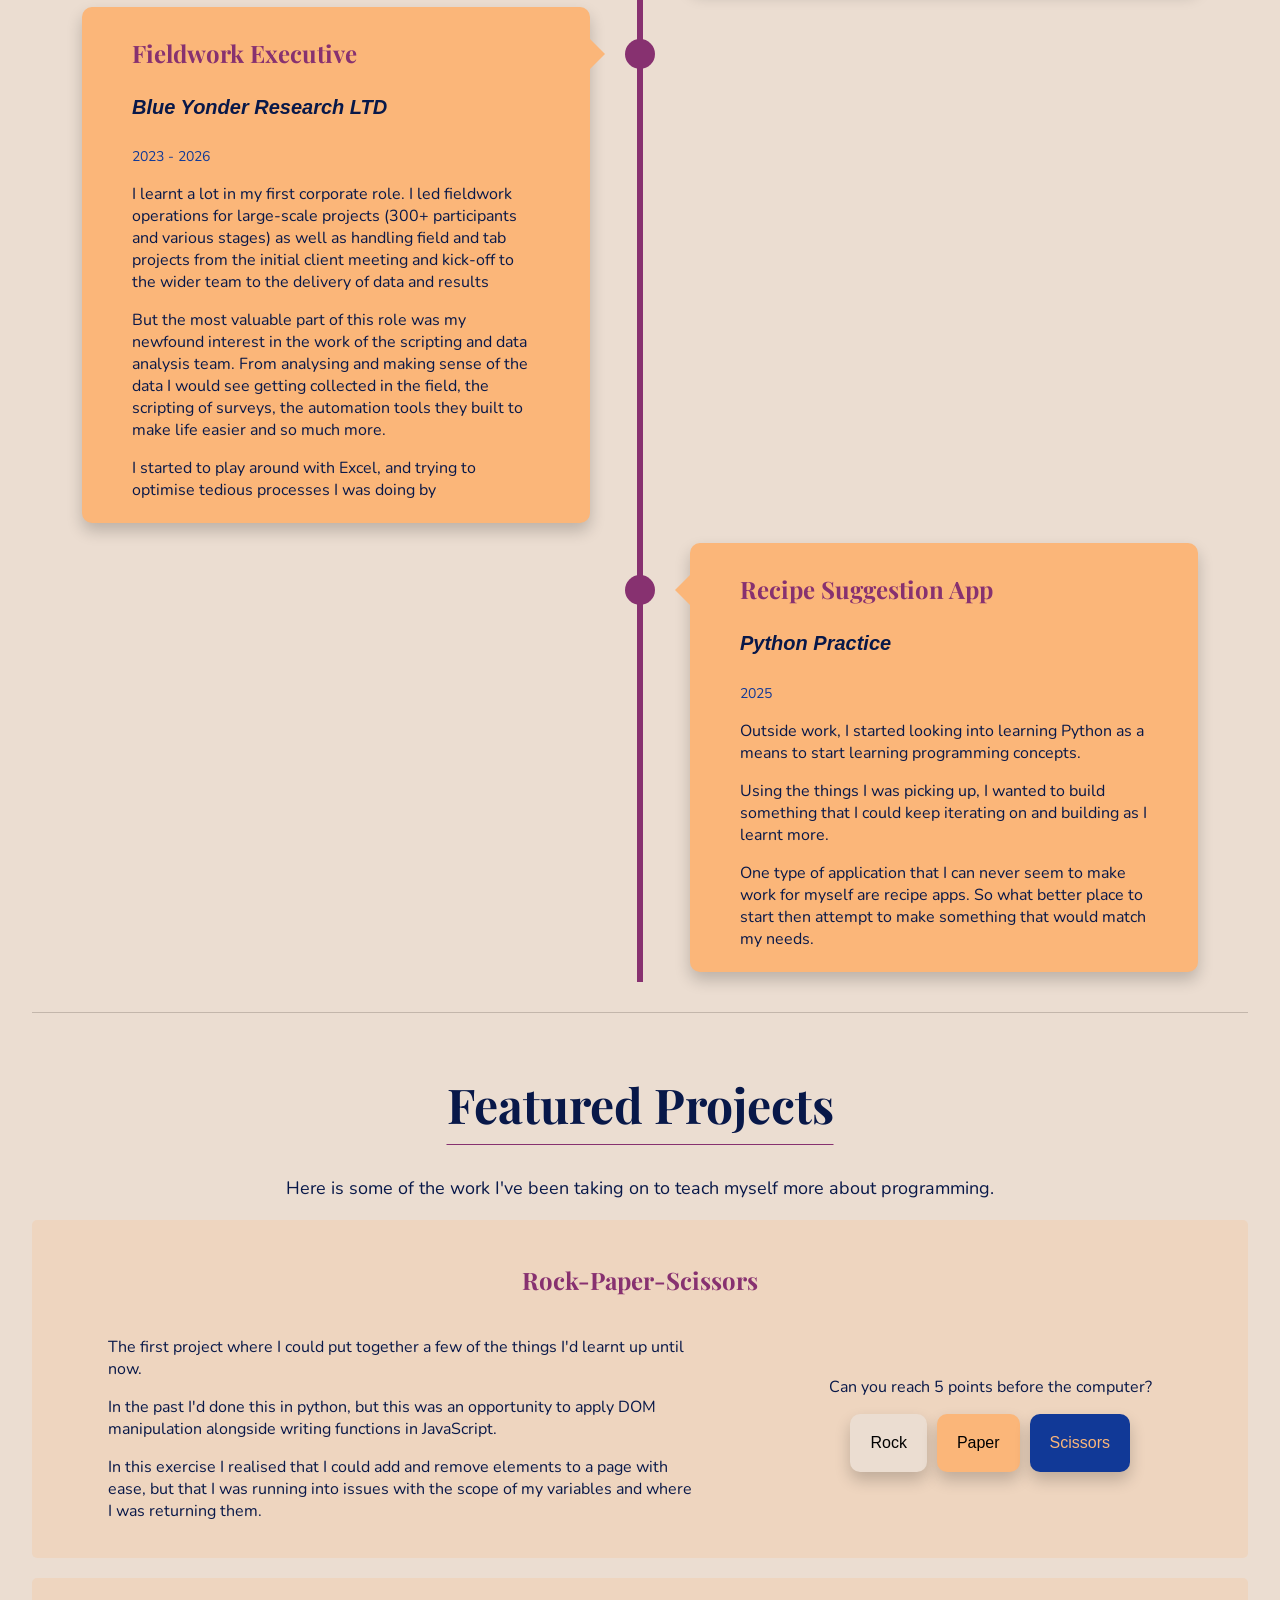
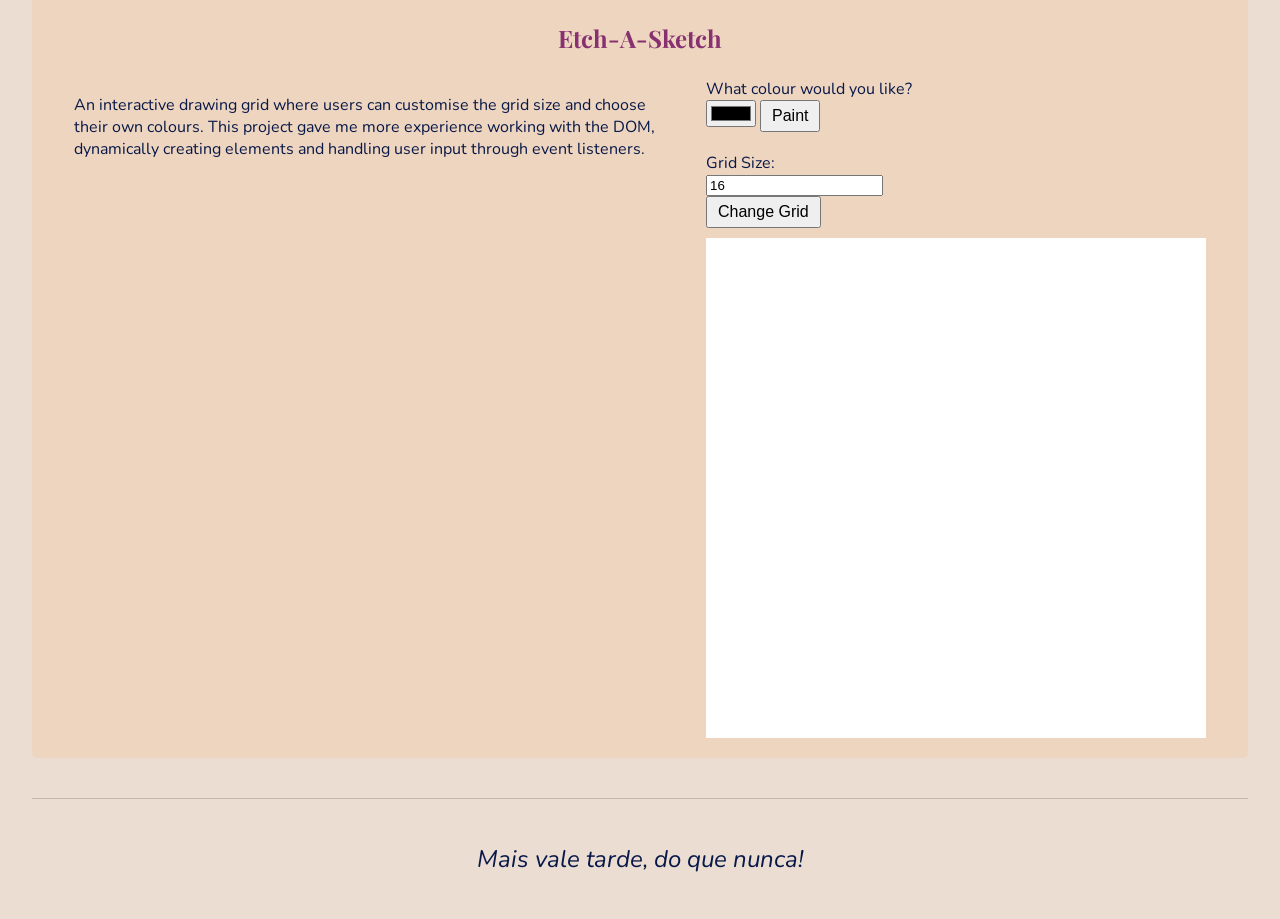
==== commit eaa52509: "remove about section and update project cards" ====
--- a/index.html
+++ b/index.html
@@ -19,9 +19,9 @@
 
                 <div class="nav-links flex centre-vertical gap-10px">
                     <div class="dropdown">
-                        <button class="dropbtn">Projects</button>
+                        <button class="dropbtn">More</button>
                         <div class="dropdown-content">
-                            <a href="./about/index.html">About</a>
+                            <a>To Be Continued...</a>
                         </div>
                     </div>
                 </div>
@@ -59,7 +59,7 @@
                         <p>That's where the interest to programme began, and it became what I wanted to pursue for the last couple years, but could never quite find the time for it. This year, with the support of my amazing partner, I'm finally taking the first step to achieving this dream!</p>
                     </div>
                     
-                    <div class="borderbox-timeline">
+                    <div class="borderbox-timeline margin-20-topbottom">
                         <article class="timeline-item left-card">
                             <div class="timelogo"></div>
                             <div class="text-box">
@@ -152,10 +152,10 @@
                         <p>Here is some of the work I've been taking on to teach myself more about programming.</p>
                     </div>
 
-                    <article class="project-card padding-20-topbottom rounded-corners-5px" id="opaque-secondary-bck">
+                    <article class="project-card padding-20-topbottom rounded-corners-5px margin-20-topbottom" id="opaque-primary-bck">
                         <h3 class="centre-text">Rock-Paper-Scissors</h3>
                         <div class="flex space-around centre-vertical">
-                            <div class="max-width">
+                            <div class="max-width rps-intro">
                                 <p>The first project where I could put together a few of the things I'd learnt up until now.</p>
                                 <p>In the past I'd done this in python, but this was an opportunity to apply DOM manipulation alongside writing functions in JavaScript.</p>
                                 <p>In this exercise I realised that I could add and remove elements to a page with ease, but that I was running into issues with the scope of my variables and where I was returning them.</p>
@@ -171,27 +171,31 @@
                         </div>
                     </article>
 
-                    <article class="project-card padding-20-topbottom ">
-                        <h3>Etch-A-Sketch</h3>
-                        <p>An interactive drawing grid where users can customise the grid size and choose their own colours. This project gave me more experience working with the DOM, dynamically creating elements and handling user input through event listeners.</p>
-                        <div id="etch-a-sketch">
-                            <div class="block">
-                                <div class="options">
-                                    <div>
-                                        <p>What colour would you like?</p>
-                                        <input class="colorInput" type="color">
-                                        <button class="changeColor">Paint</button>
+                    <article class="project-card padding-20-topbottom margin-20-topbottom rounded-corners-5px" id="opaque-primary-bck">
+                        <h3 class="centre-text">Etch-A-Sketch</h3>
+                        <div class="flex space-around">
+                            <div class="max-width">
+                                <p>An interactive drawing grid where users can customise the grid size and choose their own colours. This project gave me more experience working with the DOM, dynamically creating elements and handling user input through event listeners.</p>
+                            </div>
+                            <div id="etch-a-sketch">
+                                <div class="block flex-vertical gap-10px">
+                                    <div class="options">
+                                        <div>
+                                            <p>What colour would you like?</p>
+                                            <input class="colorInput" type="color">
+                                            <button class="changeColor">Paint</button>
+                                        </div>
+                                        <div>
+                                            <p>Grid Size:</p>
+                                            <input class="gridSize">
+                                            <button class="changeGrid">Change Grid</button>
+                                        </div>
                                     </div>
-                                    <div>
-                                        <p>Grid Size:</p>
-                                        <input class="gridSize">
-                                        <button class="changeGrid">Change Grid</button>
-                                    </div>
+                                    <div id="containerDiv">
+                                        <div id="container"> <!-- block of divs-->
+                                        </div>
+                                    </div>   
                                 </div>
-                                <div id="containerDiv">
-                                    <div id="container"> <!-- block of divs-->
-                                    </div>
-                                </div>   
                             </div>
                         </div>
                     </article>
--- a/style.css
+++ b/style.css
@@ -163,6 +163,10 @@
 
 .space-around {
     justify-content: space-around;
+}
+
+.margin-20-topbottom {
+    margin: 20px 0px;
 }
 
 .gap-10px {
@@ -273,7 +277,7 @@
 .hero img {
     max-width: 600px;
     border-radius: 50%;
-    border: 2px solid #081849;
+    border: 1px solid #081849;
 }
 
 .hero a {
@@ -284,7 +288,11 @@
     color:#fbb679
 }
 
-/* JOURNEY CARDS   https://www.youtube.com/watch?v=t5AE66WgQD0 */
+footer p {
+    font-size: 24px;
+}
+
+/**************** JOURNEY CARDS   https://www.youtube.com/watch?v=t5AE66WgQD0 *************/
 
 .borderbox-timeline {
     position: relative;
@@ -378,10 +386,18 @@
 }
 
 
+
+
+
+
 /**************** PROJECTS ****************/
 
 
 /* PROJECT CARD DESIGN */
+
+.project-card {
+    padding: 20px;
+}
 
 .max-width {
     max-width: 50%;
@@ -390,14 +406,18 @@
 
 /* ROCK PAPER SCISSORS */
 #rock-paper-scissors {
-    background-color: #fbb679;
     padding: 20px;
     border-radius: 10px;
+}
+
+#rock-paper-scissors button {
+    box-shadow: 0px 8px 16px 0px rgba(0, 0, 0, 0.2);
 }
 
 .gameplay h1 {
     font-size: 36px;
     color: #081849;
+    margin: 10px;
 }
 
 #choices button {
@@ -409,18 +429,27 @@
 }
 
 #choices .rock {
+    background-color: #ebddd1;
+}
+
+#choices .paper {
+    background-color: #fbb679;
+}
+
+#choices .scissors {
     background-color: #113997;
     color: #fbb679;
 }
 
-#choices .paper {
-    background-color: white;
-}
-
-#choices .scissors {
-    background-color: #ebddd1;
-}
-
+.reset-button {
+    border-radius: 10px;
+    font-size: 16px;
+    padding: 20px;
+    border: none;
+    cursor: pointer;
+    background-color: #873170;
+    color: #fbb679;
+}
 
 
 
@@ -453,6 +482,11 @@
     .changeGrid {
         display: block;
     }
+
+    button {
+        font-size: 16px;
+        padding: 5px 10px;
+    }
 }
 
 
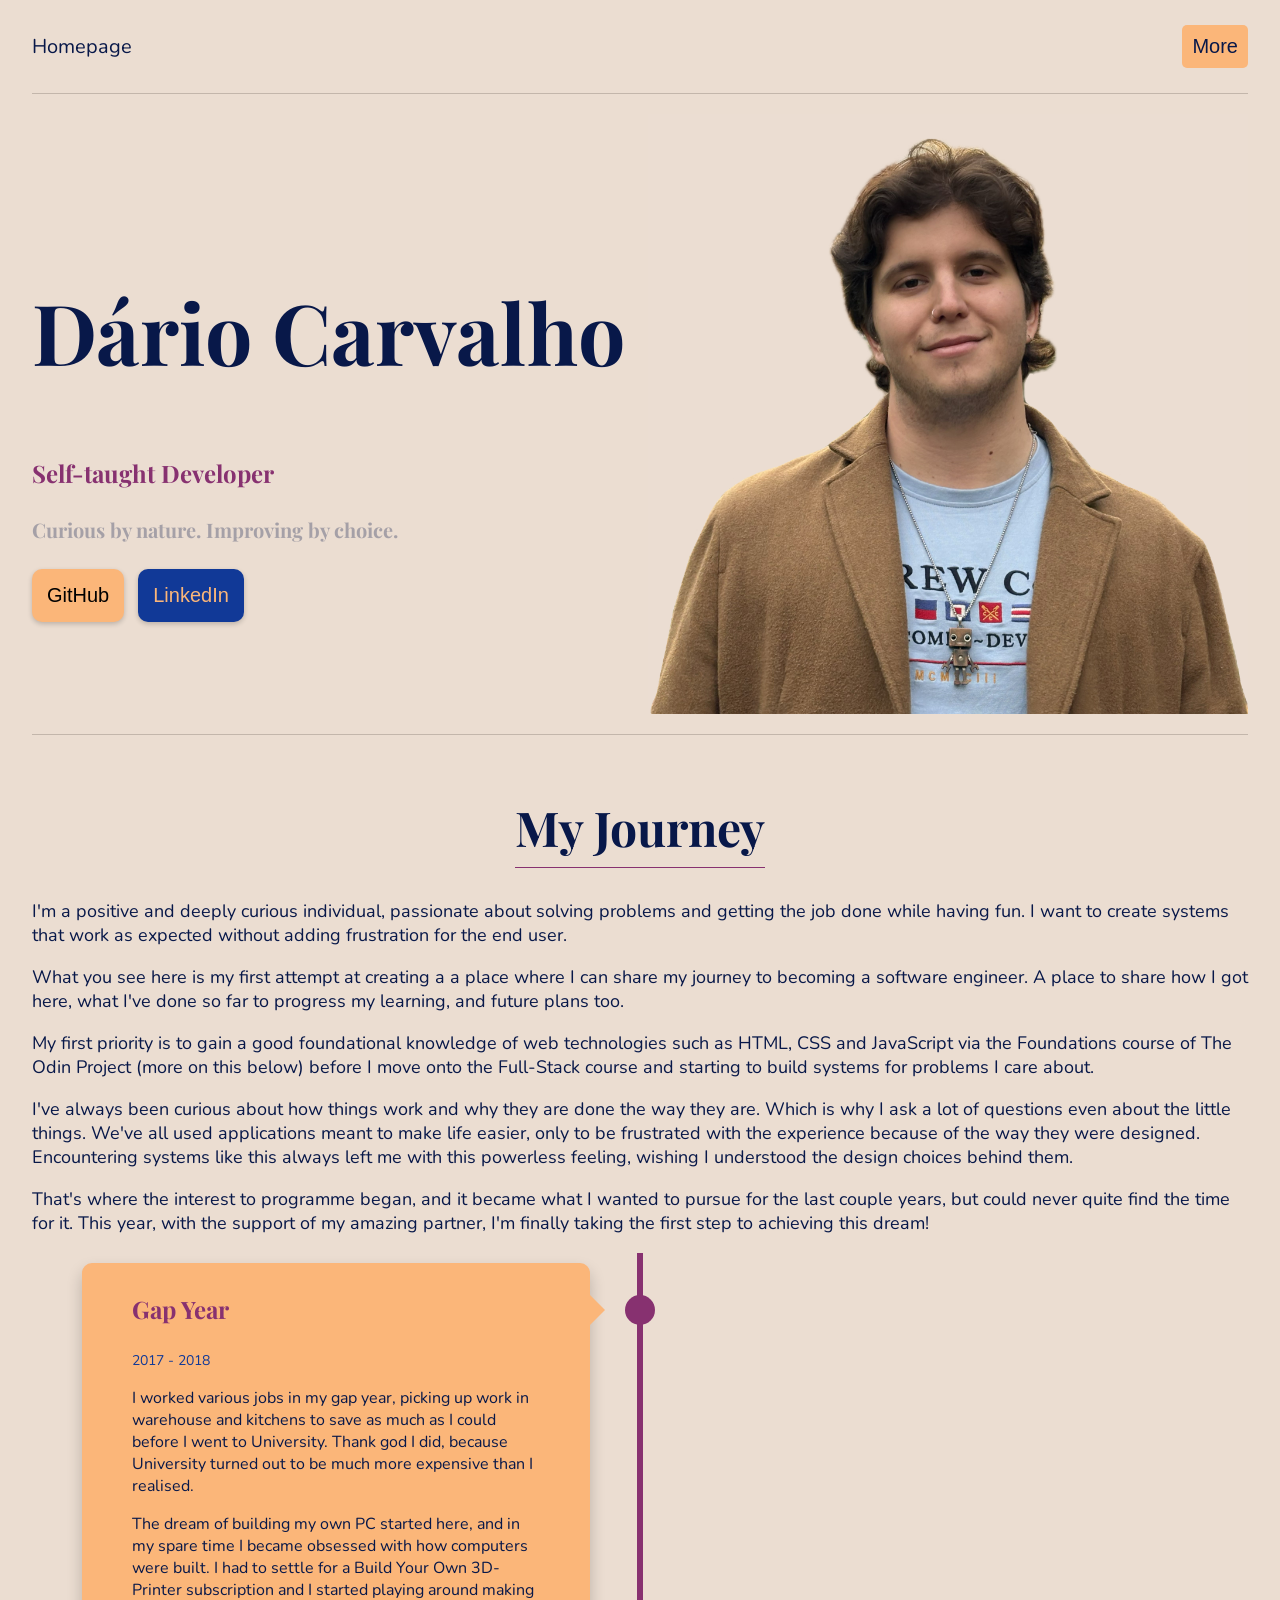
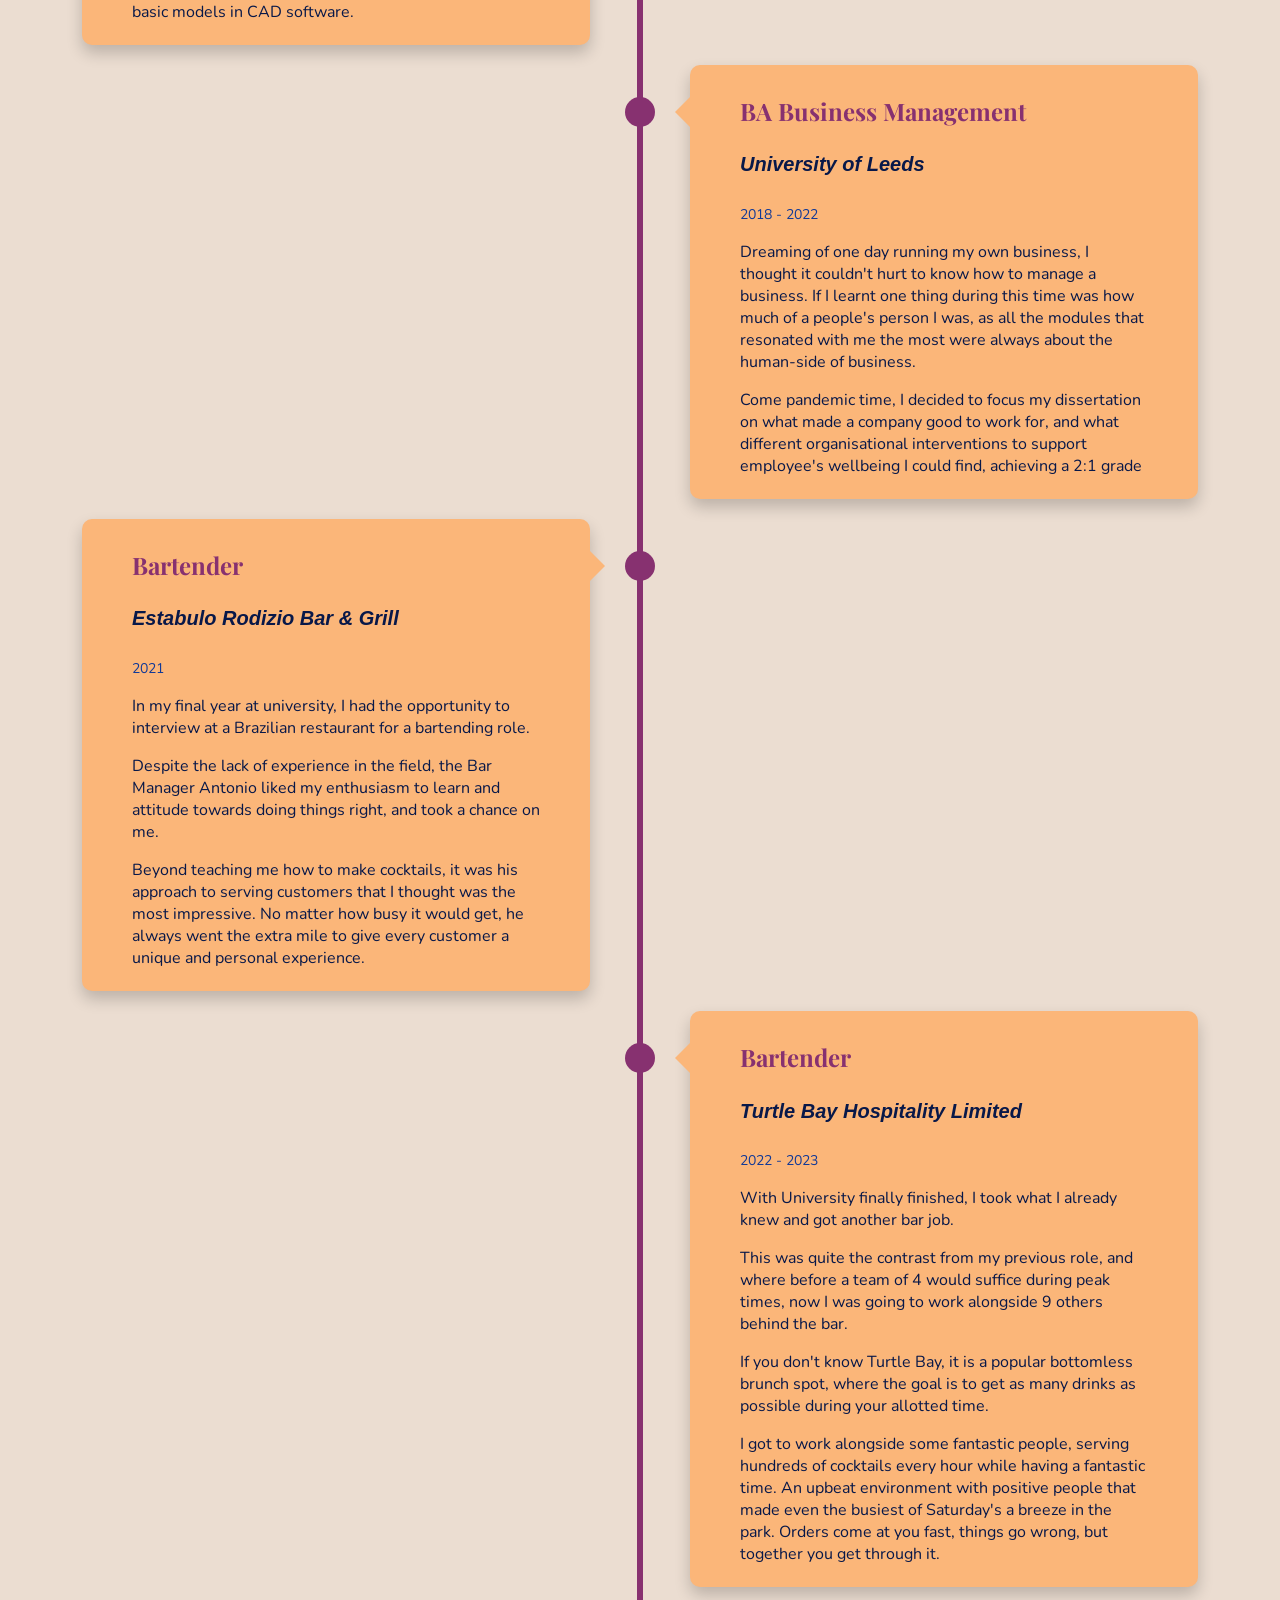
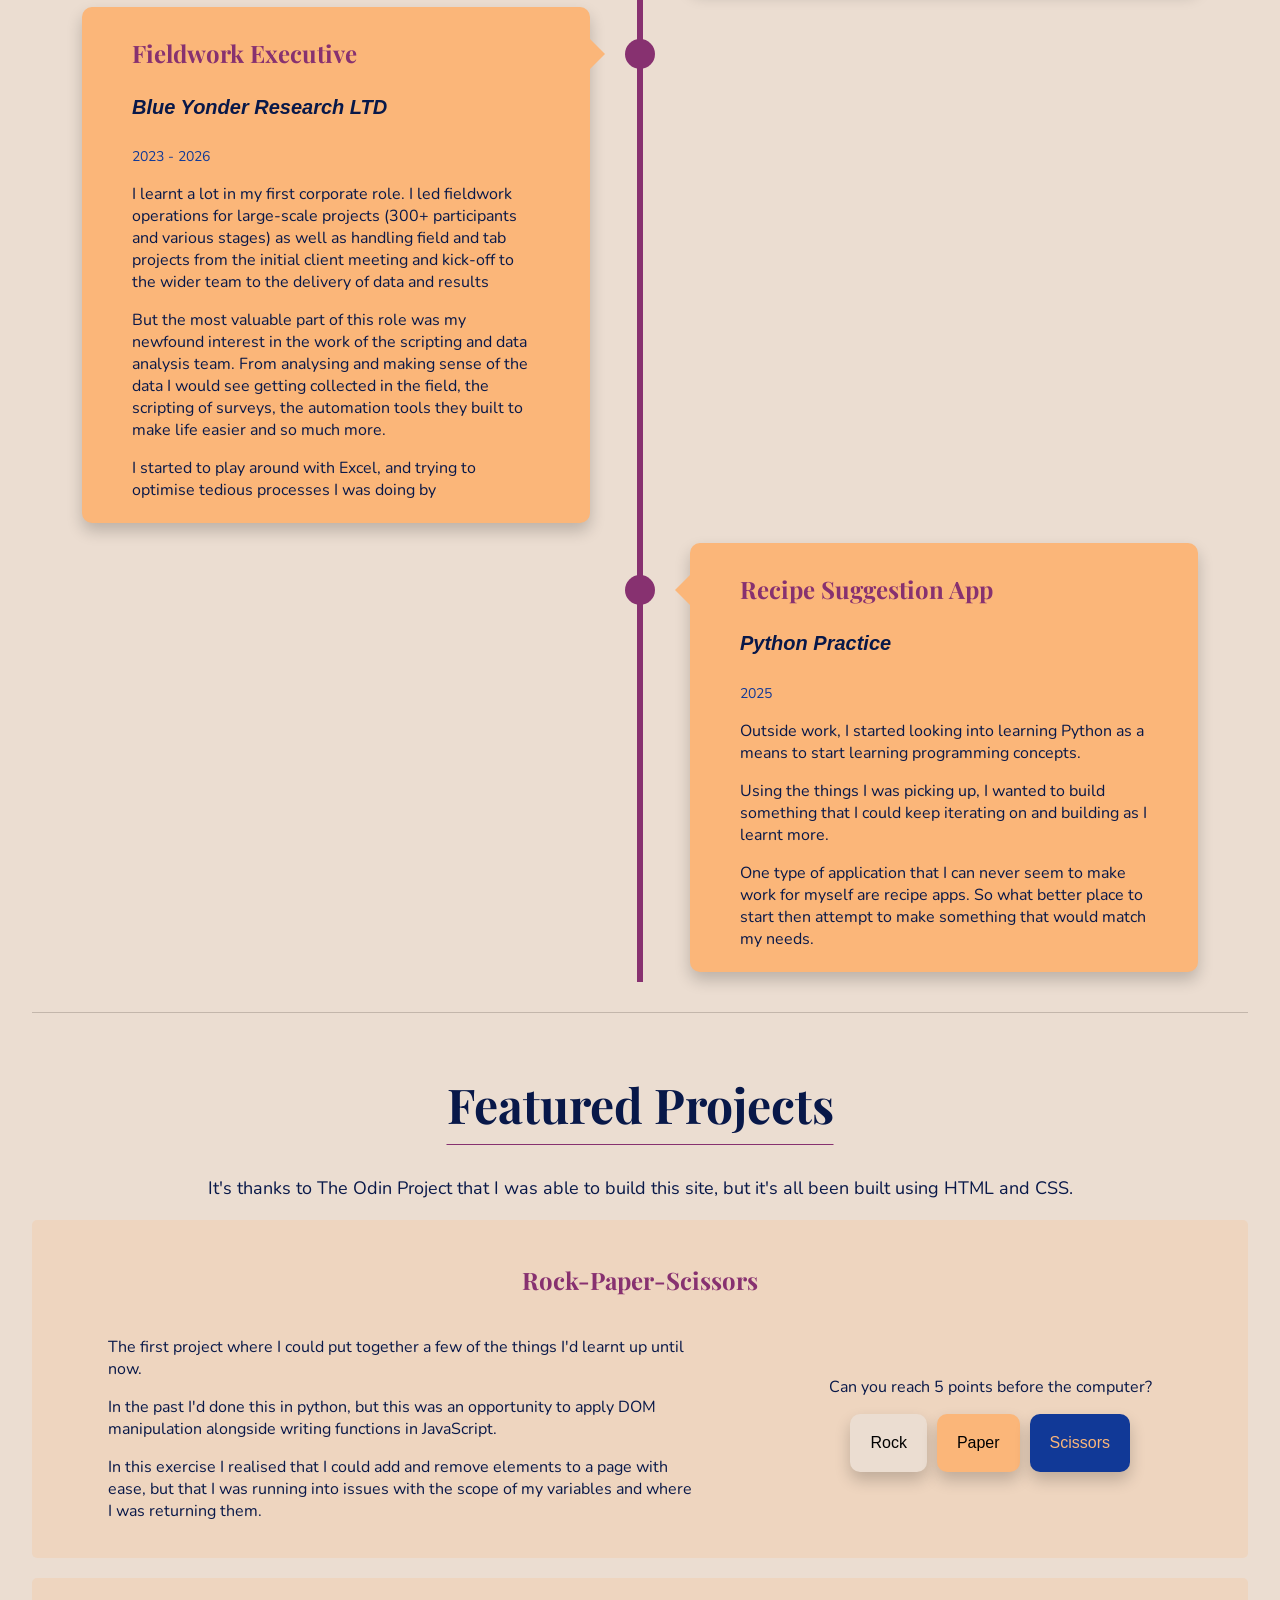
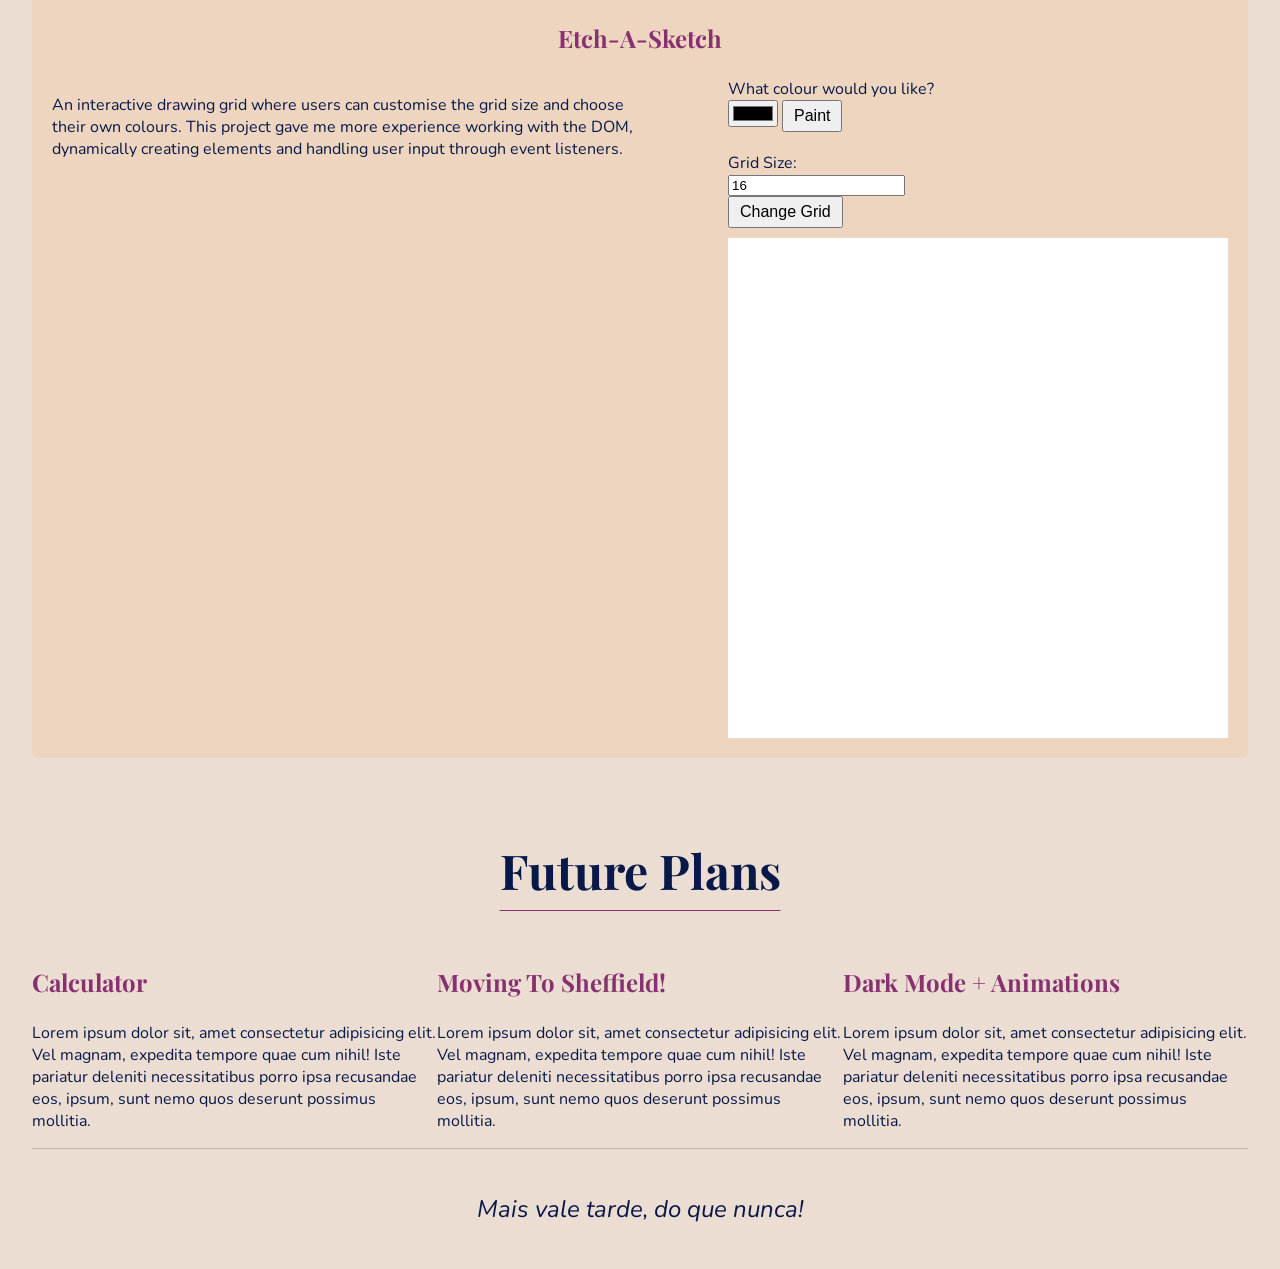
==== commit 11e69e49: "Added future plans section and finalise hero pp" ====
--- a/index.html
+++ b/index.html
@@ -36,13 +36,13 @@
                     <div class="hero_content wrap">
                         <h1>Dário Carvalho</h1>
                         <h3>Self-taught Developer</h3>
-                        <h4 class="opaque">Curious by nature. Always learning something.</h4>
+                        <h4 class="opaque">Curious by nature. Improving by choice.</h4>
                         <div class="socials">
                             <a href="https://github.com/DarioPiresCarvalho"><button class="primary-bck left-tilt">GitHub</button></a>
                             <a href="https://www.linkedin.com/in/dario-carvalho/"><button class="secondary-bck primary-txt right-tilt">LinkedIn</button></a>
                         </div>
                     </div>
-                    <img src="./IMG_5092.jpeg" alt="Portrait of Dario">
+                    <img src="./IMG_5171.jpeg" alt="Portrait of Dario">
                 </div>   
             </section>
 
@@ -149,13 +149,13 @@
                     <!-- MAYBE NEW TITLE TO MATCH CONTENT I.E. SPECIFICALLY LEARNING -->
                     <h2 class="centre-text underline">Featured Projects</h2> 
                     <div class="intro-text centre-text">
-                        <p>Here is some of the work I've been taking on to teach myself more about programming.</p>
+                        <p>It's thanks to The Odin Project that I was able to build this site, but it's all been built using HTML and CSS.</p>
                     </div>
 
                     <article class="project-card padding-20-topbottom rounded-corners-5px margin-20-topbottom" id="opaque-primary-bck">
                         <h3 class="centre-text">Rock-Paper-Scissors</h3>
-                        <div class="flex space-around centre-vertical">
-                            <div class="max-width rps-intro">
+                        <div class="flex space-around centre-vertical" id="project-card-mobile">
+                            <div class="max-width-50 rps-intro">
                                 <p>The first project where I could put together a few of the things I'd learnt up until now.</p>
                                 <p>In the past I'd done this in python, but this was an opportunity to apply DOM manipulation alongside writing functions in JavaScript.</p>
                                 <p>In this exercise I realised that I could add and remove elements to a page with ease, but that I was running into issues with the scope of my variables and where I was returning them.</p>
@@ -173,8 +173,8 @@
 
                     <article class="project-card padding-20-topbottom margin-20-topbottom rounded-corners-5px" id="opaque-primary-bck">
                         <h3 class="centre-text">Etch-A-Sketch</h3>
-                        <div class="flex space-around">
-                            <div class="max-width">
+                        <div class="flex space-between" id="project-card-mobile">
+                            <div class="max-width-50">
                                 <p>An interactive drawing grid where users can customise the grid size and choose their own colours. This project gave me more experience working with the DOM, dynamically creating elements and handling user input through event listeners.</p>
                             </div>
                             <div id="etch-a-sketch">
@@ -188,7 +188,7 @@
                                         <div>
                                             <p>Grid Size:</p>
                                             <input class="gridSize">
-                                            <button class="changeGrid">Change Grid</button>
+                                            <button class="changeGrid" id="mobile-grid">Change Grid</button>
                                         </div>
                                     </div>
                                     <div id="containerDiv">
@@ -201,6 +201,35 @@
                     </article>
                 </div>
             </section>
+
+            <!-- FUTURE PLANS -->
+
+            <section class="upcoming ">
+                <div class="container">
+                    <h2 class="centre-text underline">Future Plans</h2>
+                    
+                    <div class="flex space-between" id="project-card-mobile">
+                        <article >
+                            <h3>Calculator</h3>
+                            <p>Lorem ipsum dolor sit, amet consectetur adipisicing elit. Vel magnam, expedita tempore quae cum nihil! Iste pariatur deleniti necessitatibus porro ipsa recusandae eos, ipsum, sunt nemo quos deserunt possimus mollitia.</p>
+                        </article>
+
+                        <article>
+                            <h3>Moving To Sheffield!</h3>
+                            <p>Lorem ipsum dolor sit, amet consectetur adipisicing elit. Vel magnam, expedita tempore quae cum nihil! Iste pariatur deleniti necessitatibus porro ipsa recusandae eos, ipsum, sunt nemo quos deserunt possimus mollitia.</p>
+                        </article>
+
+                        <article>
+                            <h3>Dark Mode + Animations</h3>
+                            <p>Lorem ipsum dolor sit, amet consectetur adipisicing elit. Vel magnam, expedita tempore quae cum nihil! Iste pariatur deleniti necessitatibus porro ipsa recusandae eos, ipsum, sunt nemo quos deserunt possimus mollitia.</p>
+                        </article>
+                    </div>
+                </div>
+                
+                
+            </section>
+
+
         </main>
 
 
--- a/style.css
+++ b/style.css
@@ -99,7 +99,7 @@
 }
 
 h1 {
-    font-size: 64px;
+    font-size: 84px;
 }
 
 
@@ -276,8 +276,7 @@
 
 .hero img {
     max-width: 600px;
-    border-radius: 50%;
-    border: 1px solid #081849;
+    flex: auto;
 }
 
 .hero a {
@@ -399,8 +398,12 @@
     padding: 20px;
 }
 
-.max-width {
+.max-width-50 {
     max-width: 50%;
+}
+
+.max-width-30 {
+    max-width: 30%;
 }
 
 
@@ -451,7 +454,7 @@
     color: #fbb679;
 }
 
-
+/* ETCHE A SKETCH */
 
 #etch-a-sketch {
     h1 {
@@ -498,9 +501,17 @@
 
 
 /**************** MOBILE ****************/
-@media screen and (max-width: 600px) {
+@media screen and (max-width: 850px) {
+
+    h1 {
+        font-size: 64px;
+    }
 
     /* HERO LAYOUT */
+    .hero {
+        text-align: center;
+    }
+
     .hero .container{
         flex-direction: column-reverse;
     }
@@ -540,5 +551,19 @@
         left: -15px
     }
 
-}
-
+
+    /* PROJECT CARDS */
+    #project-card-mobile {
+        flex-direction: column;
+    }
+
+    .max-width-50 {
+        max-width: fit-content;
+    };
+
+    #mobile-grid {
+        width: 200px;
+    }
+
+}
+
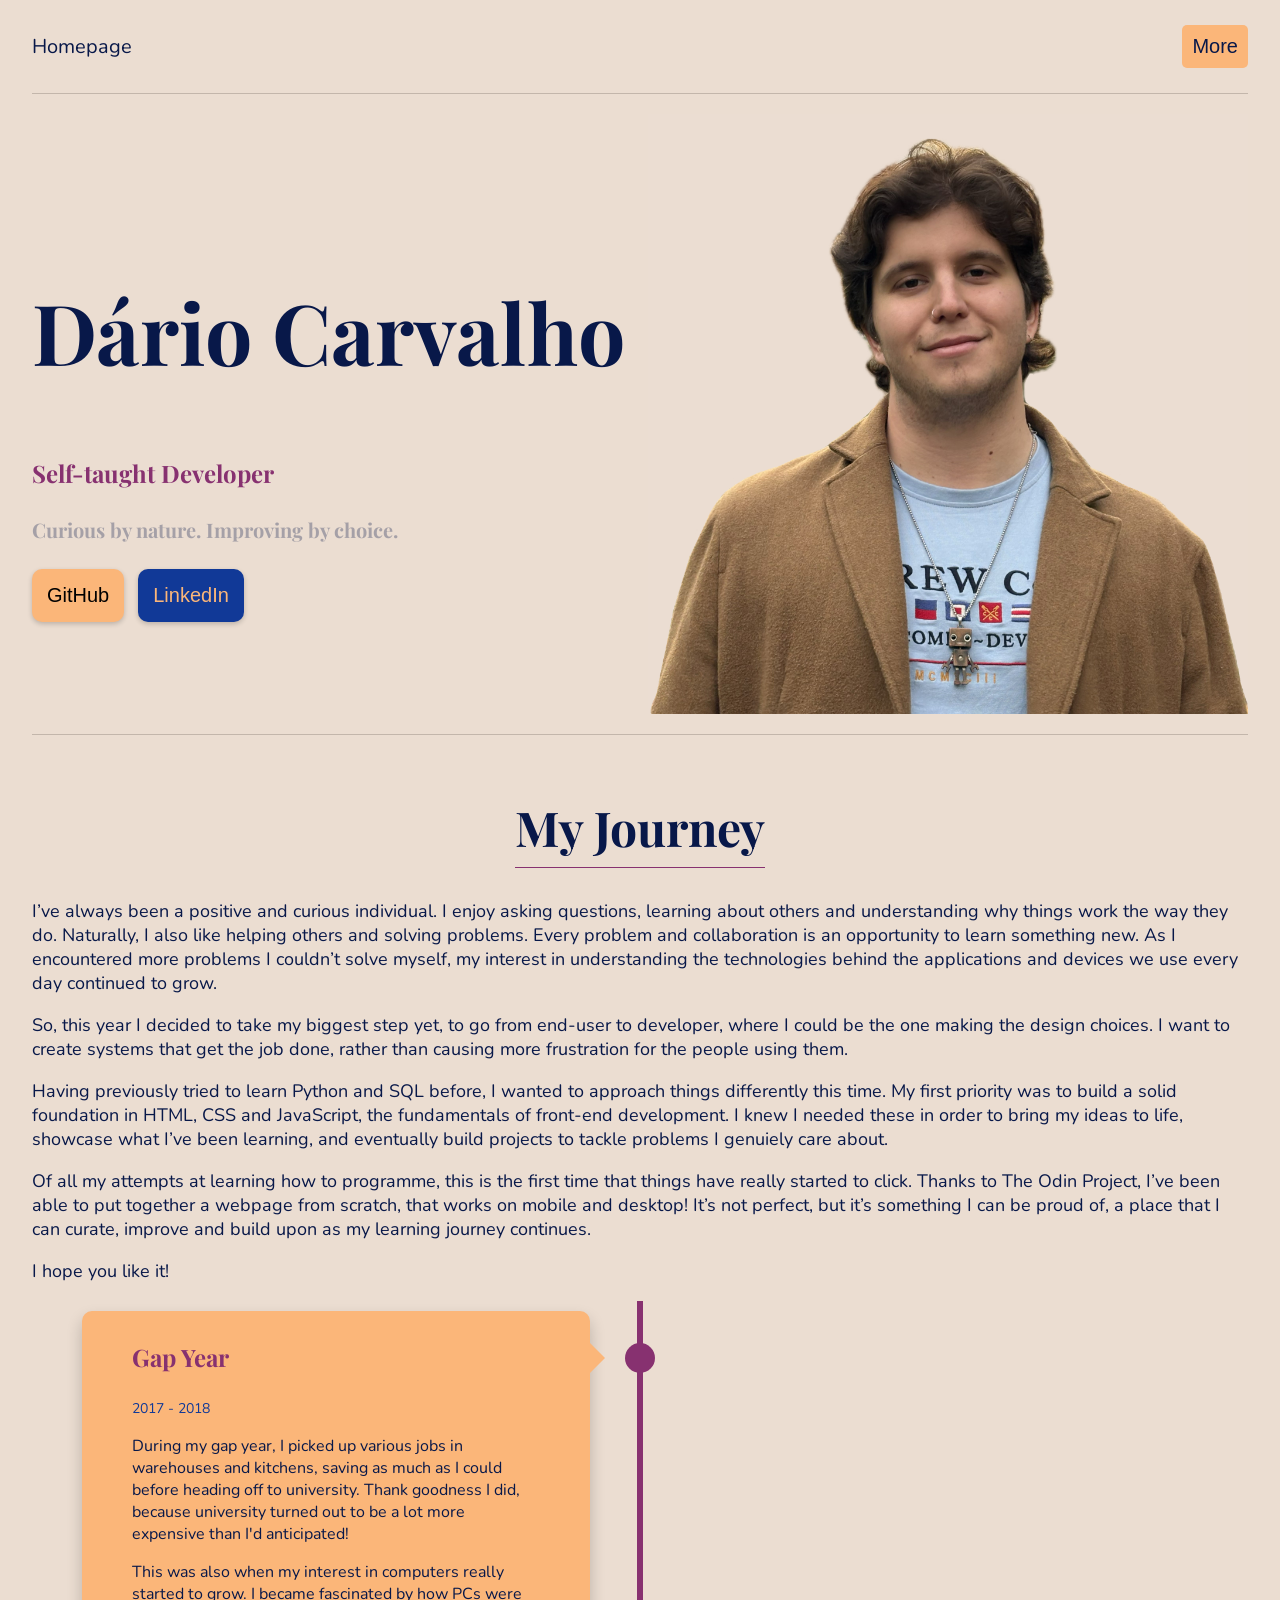
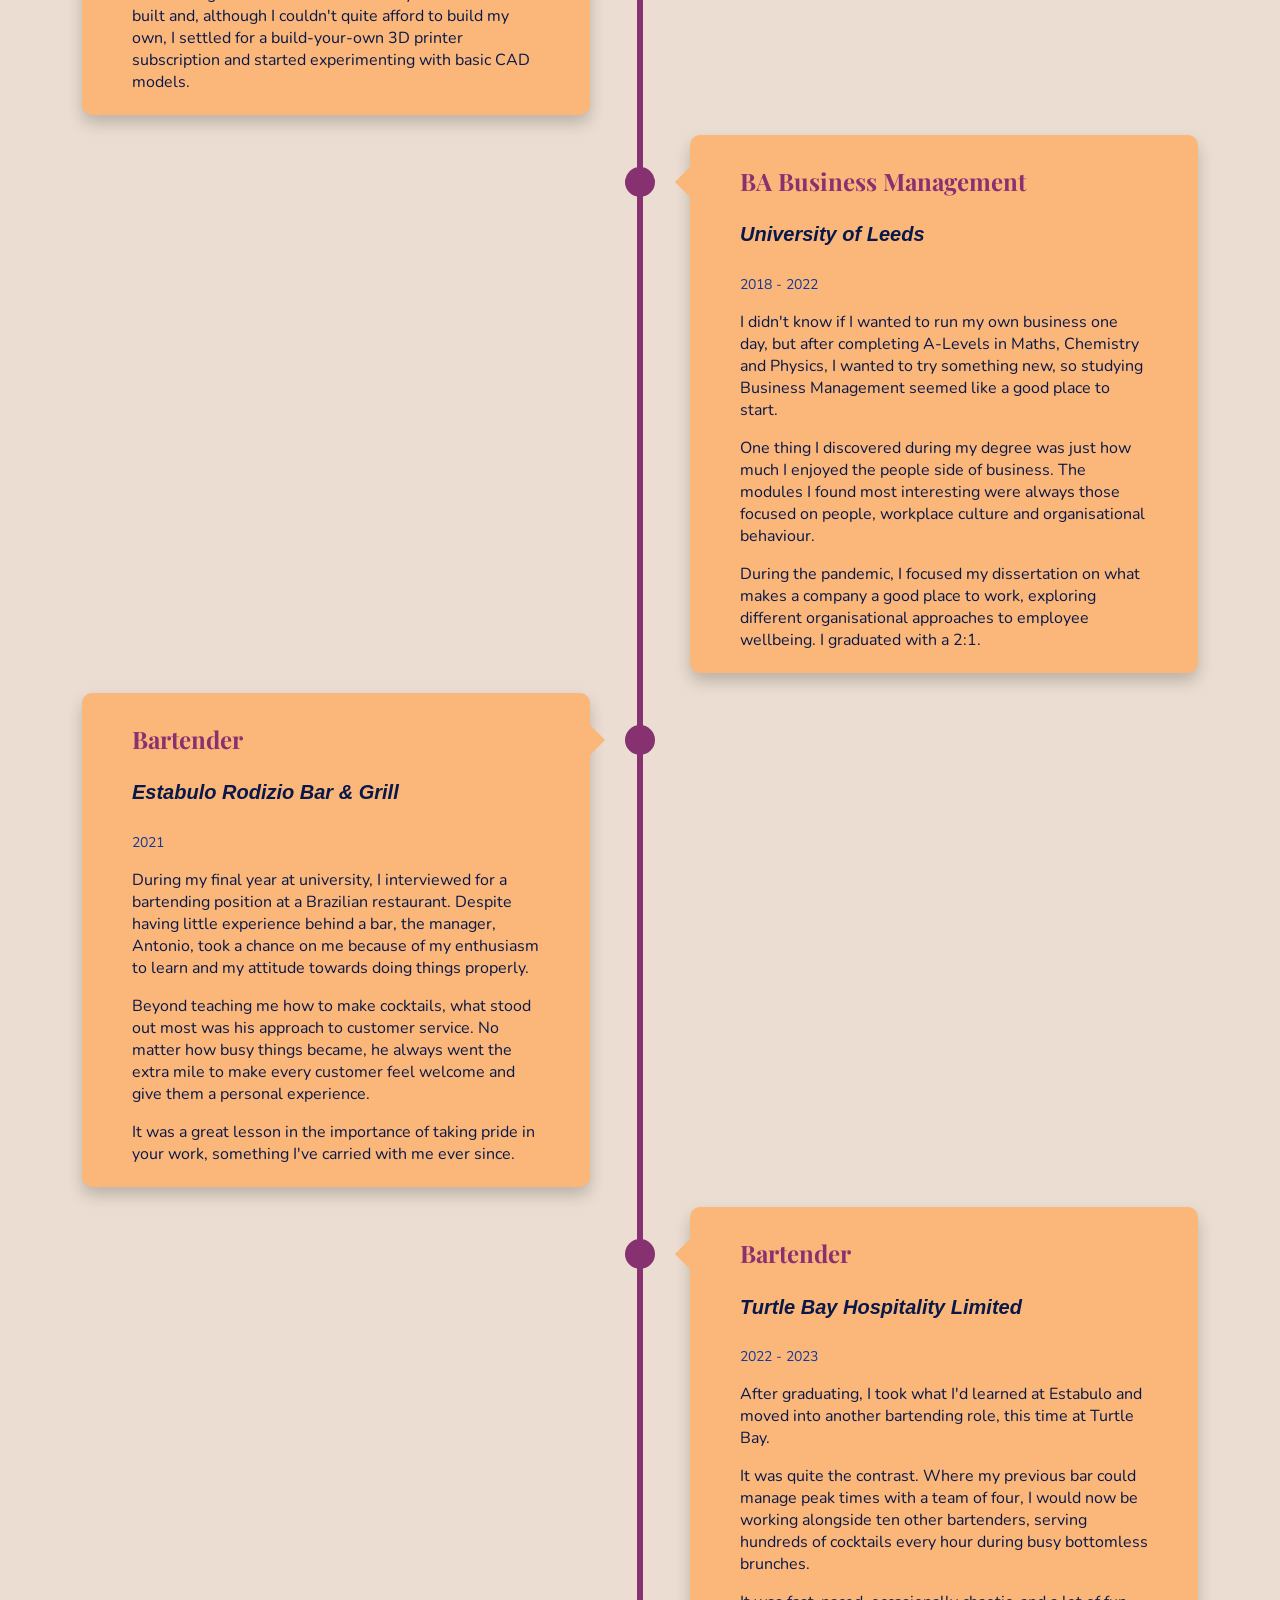
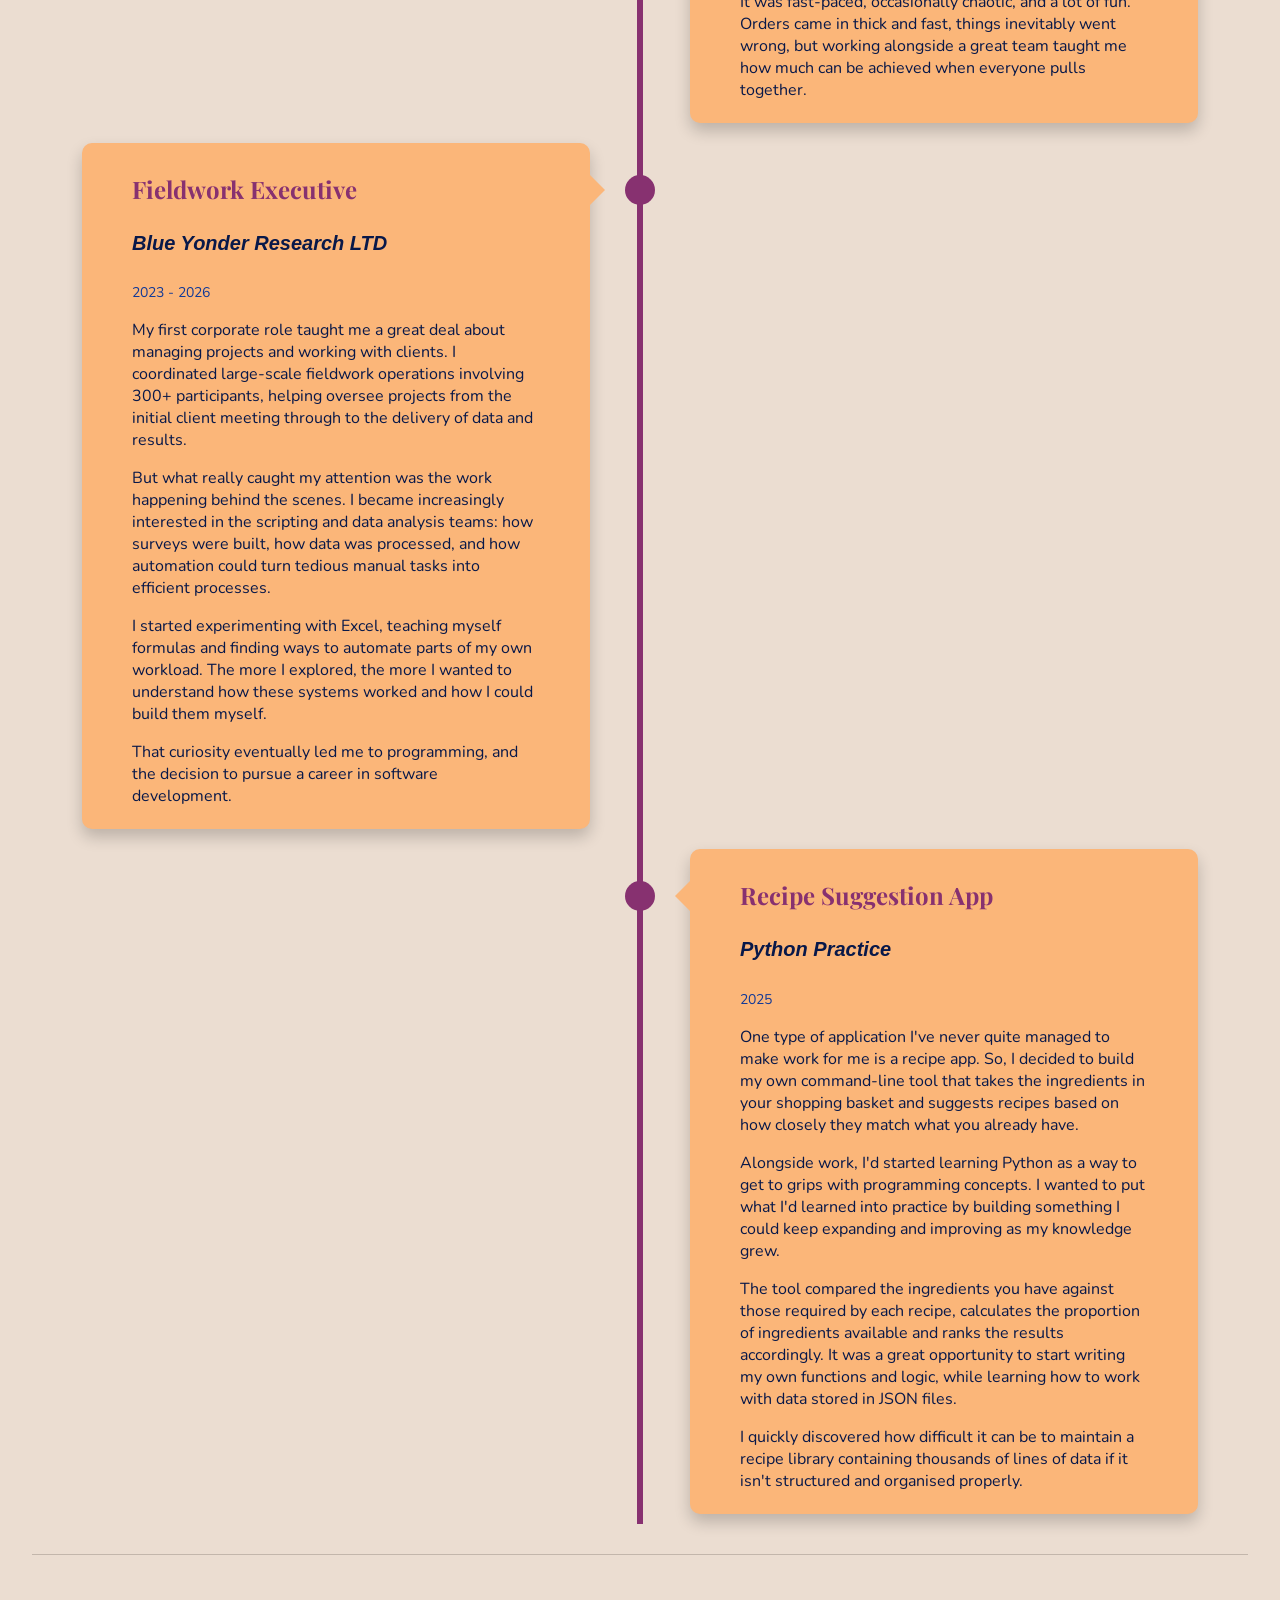
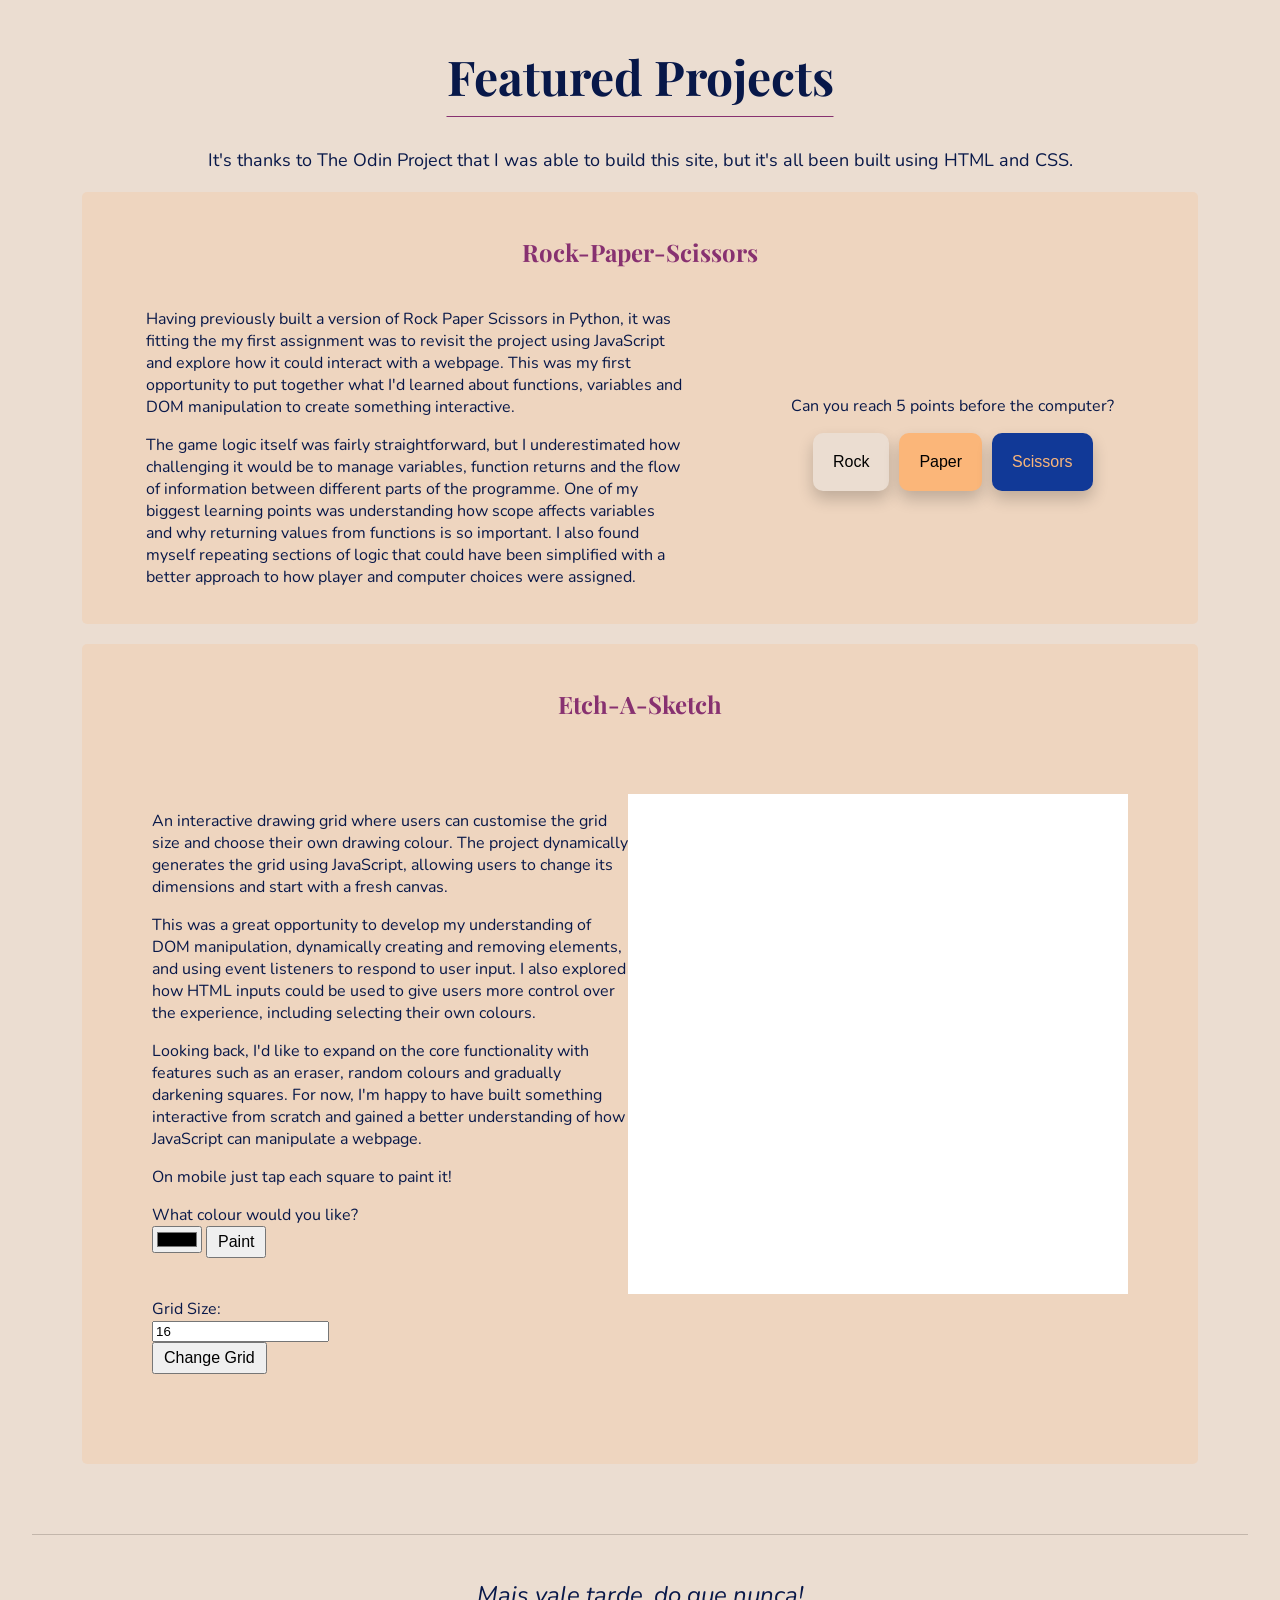
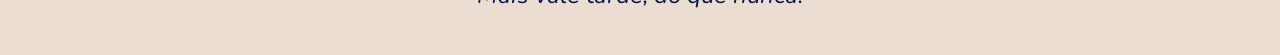
==== commit c7c28353: "Finalise projects ahead of publishing" ====
--- a/index.html
+++ b/index.html
@@ -52,11 +52,11 @@
                 <div class="container top-border bottom-border padding-20-topbottom">
                     <h2 class="centre-text underline">My Journey</h2>
                     <div class="intro-text" >
-                        <p>I'm a positive and deeply curious individual, passionate about solving problems and getting the job done while having fun. I want to create systems that work as expected without adding frustration for the end user.</p>
-                        <p>What you see here is my first attempt at creating a a place where I can share my journey to becoming a software engineer. A place to share how I got here, what I've done so far to progress my learning, and future plans too.</p>
-                        <p>My first priority is to gain a good foundational knowledge of web technologies such as HTML, CSS and JavaScript via the Foundations course of The Odin Project (more on this below) before I move onto the Full-Stack course and starting to build systems for problems I care about.</p>
-                        <p>I've always been curious about how things work and why they are done the way they are. Which is why I ask a lot of questions even about the little things. We've all used applications meant to make life easier, only to be frustrated with the experience because of the way they were designed. Encountering systems like this always left me with this powerless feeling, wishing I understood the design choices behind them.</p>
-                        <p>That's where the interest to programme began, and it became what I wanted to pursue for the last couple years, but could never quite find the time for it. This year, with the support of my amazing partner, I'm finally taking the first step to achieving this dream!</p>
+                        <p>I’ve always been a positive and curious individual. I enjoy asking questions, learning about others and understanding why things work the way they do. Naturally, I also like helping others and solving problems. Every problem and collaboration is an opportunity to learn something new. As I encountered more problems I couldn’t solve myself, my interest in understanding the technologies behind the applications and devices we use every day continued to grow. </p>
+                        <p>So,  this year I decided to take my biggest step yet, to go from end-user to developer, where I could be the one making the design choices. I want to create systems that get the job done, rather than causing more frustration for the people using them.</p>
+                        <p>Having previously tried to learn Python and SQL before, I wanted to approach things differently this time. My first priority was to build a solid foundation in HTML, CSS and JavaScript, the fundamentals of front-end development. I knew I needed these in order to bring my ideas to life, showcase what I’ve been learning, and eventually build projects to tackle problems I genuiely care about.</p>
+                        <p>Of all my attempts at learning how to programme, this is the first time that things have really started to click. Thanks to The Odin Project, I’ve been able to put together a webpage from scratch, that works on mobile and desktop! It’s not perfect, but it’s something I can be proud of, a place that I can curate, improve and build upon as my learning journey continues.</p>
+                        <p>I hope you like it!</p>
                     </div>
                     
                     <div class="borderbox-timeline margin-20-topbottom">
@@ -65,8 +65,8 @@
                             <div class="text-box">
                                 <h3>Gap Year</h3>
                                 <small>2017 - 2018</small>
-                                <p>I worked various jobs in my gap year, picking up work in warehouse and kitchens to save as much as I could before I went to University. Thank god I did, because University turned out to be much more expensive than I realised.</p>
-                                <p>The dream of building my own PC started here, and in my spare time I became obsessed with how computers were built. I had to settle for a Build Your Own 3D-Printer subscription and I started playing around making basic models in CAD software.</p>
+                                <p>During my gap year, I picked up various jobs in warehouses and kitchens, saving as much as I could before heading off to university. Thank goodness I did, because university turned out to be a lot more expensive than I'd anticipated!</p>
+                                <p>This was also when my interest in computers really started to grow. I became fascinated by how PCs were built and, although I couldn't quite afford to build my own, I settled for a build-your-own 3D printer subscription and started experimenting with basic CAD models.</p>
                                 <span class="left-container-arrow"></span>                                
                             </div>
                         </article>
@@ -77,8 +77,9 @@
                                 <h3>BA Business Management</h3>
                                 <h4>University of Leeds</h4>
                                 <small>2018 - 2022</small>
-                                <p>Dreaming of one day running my own business, I thought it couldn't hurt to know how to manage a business. If I learnt one thing during this time was how much of a people's person I was, as all the modules that resonated with me the most were always about the human-side of business.</p>
-                                <p>Come pandemic time, I decided to focus my dissertation on what made a company good to work for, and what different organisational interventions to support employee's wellbeing I could find, achieving a 2:1 grade</p>
+                                <p>I didn't know if I wanted to run my own business one day, but after completing A-Levels in Maths, Chemistry and Physics, I wanted to try something new, so studying Business Management seemed like a good place to start.</p>
+                                <p>One thing I discovered during my degree was just how much I enjoyed the people side of business. The modules I found most interesting were always those focused on people, workplace culture and organisational behaviour.</p>
+                                <p>During the pandemic, I focused my dissertation on what makes a company a good place to work, exploring different organisational approaches to employee wellbeing. I graduated with a 2:1.</p>
                                 <span class="right-container-arrow"></span>
                             </div>
                         </article>
@@ -89,9 +90,9 @@
                                 <h3>Bartender</h3>
                                 <h4>Estabulo Rodizio Bar & Grill</h4>
                                 <small>2021</small>
-                                <p>In my final year at university, I had the opportunity to interview at a Brazilian restaurant for a bartending role.</p>
-                                <p>Despite the lack of experience in the field, the Bar Manager Antonio liked my enthusiasm to learn and attitude towards doing things right, and took a chance on me.</p>
-                                <p>Beyond teaching me how to make cocktails, it was his approach to serving customers that I thought was the most impressive. No matter how busy it would get, he always went the extra mile to give every customer a unique and personal experience.</p>
+                                <p>During my final year at university, I interviewed for a bartending position at a Brazilian restaurant. Despite having little experience behind a bar, the manager, Antonio, took a chance on me because of my enthusiasm to learn and my attitude towards doing things properly.</p>
+                                <p>Beyond teaching me how to make cocktails, what stood out most was his approach to customer service. No matter how busy things became, he always went the extra mile to make every customer feel welcome and give them a personal experience.</p>
+                                <p>It was a great lesson in the importance of taking pride in your work, something I've carried with me ever since.</p>
                                 <span class="left-container-arrow"></span>
                             </div>
                         </article>
@@ -102,10 +103,9 @@
                                 <h3>Bartender</h3>
                                 <h4>Turtle Bay Hospitality Limited</h4>
                                 <small>2022 - 2023</small>
-                                <p>With University finally finished, I took what I already knew and got another bar job.</p>
-                                <p>This was quite the contrast from my previous role, and where before a team of 4 would suffice during peak times, now I was going to work alongside 9 others behind the bar.</p>
-                                <p>If you don't know Turtle Bay, it is a popular bottomless brunch spot, where the goal is to get as many drinks as possible during your allotted time.</p>
-                                <p>I got to work alongside some fantastic people, serving hundreds of cocktails every hour while having a fantastic time. An upbeat environment with positive people that made even the busiest of Saturday's a breeze in the park. Orders come at you fast, things go wrong, but together you get through it.</p>
+                                <p>After graduating, I took what I'd learned at Estabulo and moved into another bartending role, this time at Turtle Bay.</p>
+                                <p>It was quite the contrast. Where my previous bar could manage peak times with a team of four, I would now be working alongside ten other bartenders, serving hundreds of cocktails every hour during busy bottomless brunches.</p>
+                                <p>It was fast-paced, occasionally chaotic, and a lot of fun. Orders came in thick and fast, things inevitably went wrong, but working alongside a great team taught me how much can be achieved when everyone pulls together.</p>
                                 <span class="right-container-arrow"></span>
                             </div>
                         </article>
@@ -116,9 +116,10 @@
                                 <h3>Fieldwork Executive</h3>
                                 <h4>Blue Yonder Research LTD</h4>
                                 <small>2023 - 2026</small>
-                                <p>I learnt a lot in my first corporate role. I led fieldwork operations for large-scale projects (300+ participants and various stages) as well as handling field and tab projects from the initial client meeting and kick-off to the wider team to the delivery of data and results</p>
-                                <p>But the most valuable part of this role was my newfound interest in the work of the scripting and data analysis team. From analysing and making sense of the data I would see getting collected in the field, the scripting of surveys, the automation tools they built to make life easier and so much more.</p>
-                                <p>I started to play around with Excel, and trying to optimise tedious processes I was doing by </p>
+                                <p>My first corporate role taught me a great deal about managing projects and working with clients. I coordinated large-scale fieldwork operations involving 300+ participants, helping oversee projects from the initial client meeting through to the delivery of data and results.</p>
+                                <p>But what really caught my attention was the work happening behind the scenes. I became increasingly interested in the scripting and data analysis teams: how surveys were built, how data was processed, and how automation could turn tedious manual tasks into efficient processes.</p>
+                                <p>I started experimenting with Excel, teaching myself formulas and finding ways to automate parts of my own workload. The more I explored, the more I wanted to understand how these systems worked and how I could build them myself.</p>
+                                <p>That curiosity eventually led me to programming, and the decision to pursue a career in software development.</p>
                                 <span class="left-container-arrow"></span>
                             </div>
                         </article>
@@ -130,9 +131,10 @@
                                 <h3>Recipe Suggestion App</h3>
                                 <h4>Python Practice</h4>
                                 <small>2025</small>
-                                <p>Outside work, I started looking into learning Python as a means to start learning programming concepts.</p>
-                                <p>Using the things I was picking up, I wanted to build something that I could keep iterating on and building as I learnt more.</p>
-                                <p>One type of application that I can never seem to make work for myself are recipe apps. So what better place to start then attempt to make something that would match my needs.</p>
+                                <p>One type of application I've never quite managed to make work for me is a recipe app. So, I decided to build my own command-line tool that takes the ingredients in your shopping basket and suggests recipes based on how closely they match what you already have.</p>
+                                <p>Alongside work, I'd started learning Python as a way to get to grips with programming concepts. I wanted to put what I'd learned into practice by building something I could keep expanding and improving as my knowledge grew.</p>
+                                <p>The tool compared the ingredients you have against those required by each recipe, calculates the proportion of ingredients available and ranks the results accordingly. It was a great opportunity to start writing my own functions and logic, while learning how to work with data stored in JSON files.</p>
+                                <p>I quickly discovered how difficult it can be to maintain a recipe library containing thousands of lines of data if it isn't structured and organised properly.</p>
                                 <!-- INCLUDE WHAT TYPE OF THINGS I IMPLEMENTED including searching and json library -->
                                 <span class="right-container-arrow"></span>
                             </div>
@@ -145,7 +147,7 @@
 
             <!-- Projects -->
             <section class="projects">
-                <div class="container padding-20-topbottom">
+                <div class="container padding-20-topbottom padding-50-around-desktop">
                     <!-- MAYBE NEW TITLE TO MATCH CONTENT I.E. SPECIFICALLY LEARNING -->
                     <h2 class="centre-text underline">Featured Projects</h2> 
                     <div class="intro-text centre-text">
@@ -156,9 +158,8 @@
                         <h3 class="centre-text">Rock-Paper-Scissors</h3>
                         <div class="flex space-around centre-vertical" id="project-card-mobile">
                             <div class="max-width-50 rps-intro">
-                                <p>The first project where I could put together a few of the things I'd learnt up until now.</p>
-                                <p>In the past I'd done this in python, but this was an opportunity to apply DOM manipulation alongside writing functions in JavaScript.</p>
-                                <p>In this exercise I realised that I could add and remove elements to a page with ease, but that I was running into issues with the scope of my variables and where I was returning them.</p>
+                                <p>Having previously built a version of Rock Paper Scissors in Python, it was fitting the my first assignment was to revisit the project using JavaScript and explore how it could interact with a webpage. This was my first opportunity to put together what I'd learned about functions, variables and DOM manipulation to create something interactive.</p>
+                                <p>The game logic itself was fairly straightforward, but I underestimated how challenging it would be to manage variables, function returns and the flow of information between different parts of the programme. One of my biggest learning points was understanding how scope affects variables and why returning values from functions is so important. I also found myself repeating sections of logic that could have been simplified with a better approach to how player and computer choices were assigned.</p>
                             </div>
                             <div id="rock-paper-scissors">
                                 <div class="gameplay centre-text flex-vertical centre-vertical">
@@ -173,28 +174,35 @@
 
                     <article class="project-card padding-20-topbottom margin-20-topbottom rounded-corners-5px" id="opaque-primary-bck">
                         <h3 class="centre-text">Etch-A-Sketch</h3>
-                        <div class="flex space-between" id="project-card-mobile">
+                        <div class="flex space-between padding-50-around-desktop" id="project-card-mobile">
                             <div class="max-width-50">
-                                <p>An interactive drawing grid where users can customise the grid size and choose their own colours. This project gave me more experience working with the DOM, dynamically creating elements and handling user input through event listeners.</p>
-                            </div>
-                            <div id="etch-a-sketch">
-                                <div class="block flex-vertical gap-10px">
-                                    <div class="options">
-                                        <div>
-                                            <p>What colour would you like?</p>
-                                            <input class="colorInput" type="color">
-                                            <button class="changeColor">Paint</button>
-                                        </div>
-                                        <div>
-                                            <p>Grid Size:</p>
-                                            <input class="gridSize">
-                                            <button class="changeGrid" id="mobile-grid">Change Grid</button>
+                                <p>An interactive drawing grid where users can customise the grid size and choose their own drawing colour. The project dynamically generates the grid using JavaScript, allowing users to change its dimensions and start with a fresh canvas.</p>
+                                <p>This was a great opportunity to develop my understanding of DOM manipulation, dynamically creating and removing elements, and using event listeners to respond to user input. I also explored how HTML inputs could be used to give users more control over the experience, including selecting their own colours.</p>
+                                <p>Looking back, I'd like to expand on the core functionality with features such as an eraser, random colours and gradually darkening squares. For now, I'm happy to have built something interactive from scratch and gained a better understanding of how JavaScript can manipulate a webpage.</p>
+                                <p>On mobile just tap each square to paint it!</p>  
+                                <div id="etch-a-sketch">
+                                    <div class="block flex-vertical gap-10px">
+                                        <div class="options">
+                                            <div>
+                                                <p>What colour would you like?</p>
+                                                <input class="colorInput" type="color">
+                                                <button class="changeColor">Paint</button>
+                                            </div>
+                                            <div class="padding-20-topbottom">
+                                                <p>Grid Size:</p>
+                                                <input class="gridSize">
+                                                <button class="changeGrid" id="mobile-grid">Change Grid</button>
+                                            </div>
                                         </div>
                                     </div>
+                                </div>
+                            </div>
+                            <div id="etch-a-sketch">
+                                <div class="block">
                                     <div id="containerDiv">
                                         <div id="container"> <!-- block of divs-->
                                         </div>
-                                    </div>   
+                                    </div> 
                                 </div>
                             </div>
                         </div>
@@ -204,8 +212,8 @@
 
             <!-- FUTURE PLANS -->
 
-            <section class="upcoming ">
-                <div class="container">
+            <!-- <section class="upcoming">
+                <div class="container top-border">
                     <h2 class="centre-text underline">Future Plans</h2>
                     
                     <div class="flex space-between" id="project-card-mobile">
@@ -227,7 +235,7 @@
                 </div>
                 
                 
-            </section>
+            </section> -->
 
 
         </main>
--- a/style.css
+++ b/style.css
@@ -177,6 +177,10 @@
     padding: 20px 0px;
 }
 
+.padding-50-around-desktop {
+    padding: 50px;
+}
+
 .wrap {
     flex-wrap: wrap;
 }
@@ -184,6 +188,8 @@
 .rounded-corners-5px {
     border-radius: 5px;
 }
+
+
 
 
 /* EFFECTS */
@@ -565,5 +571,10 @@
         width: 200px;
     }
 
-}
-
+
+    .padding-50-around-desktop {
+        padding: 0px;
+    }
+
+}
+
